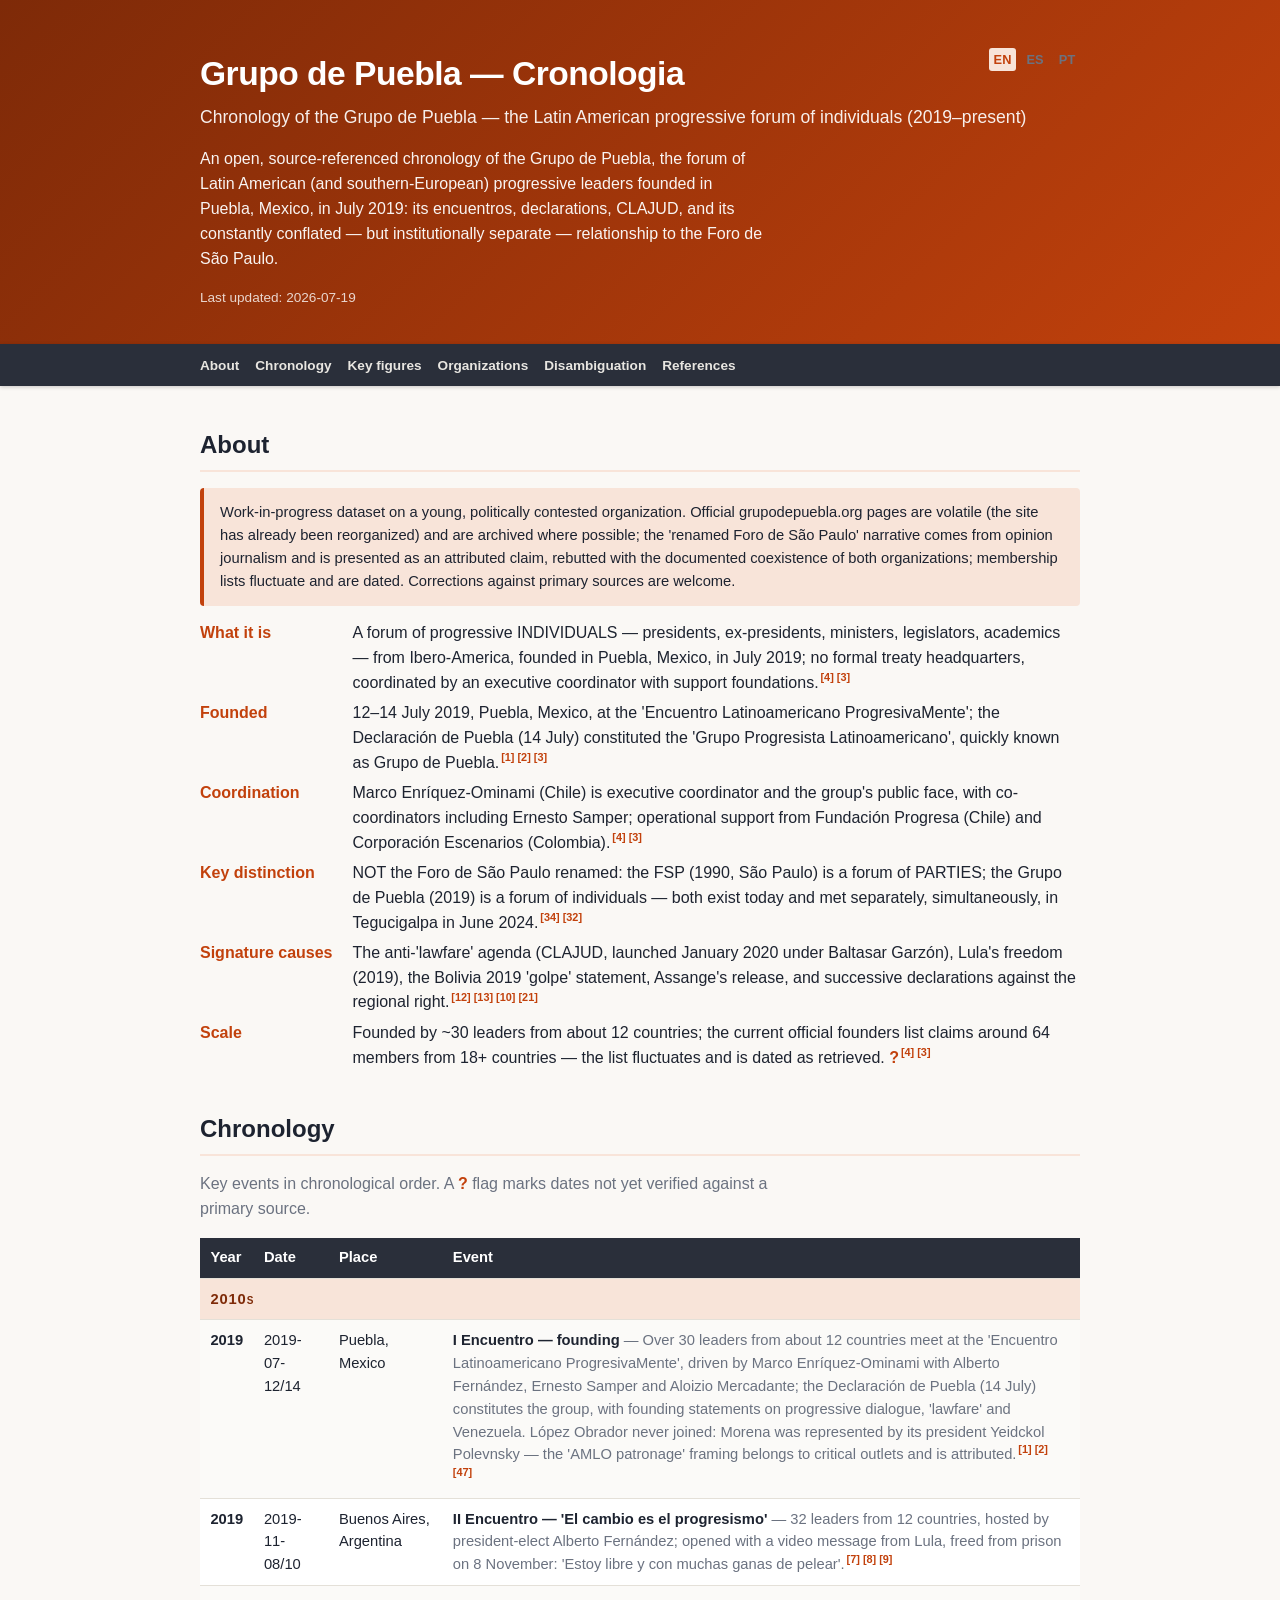
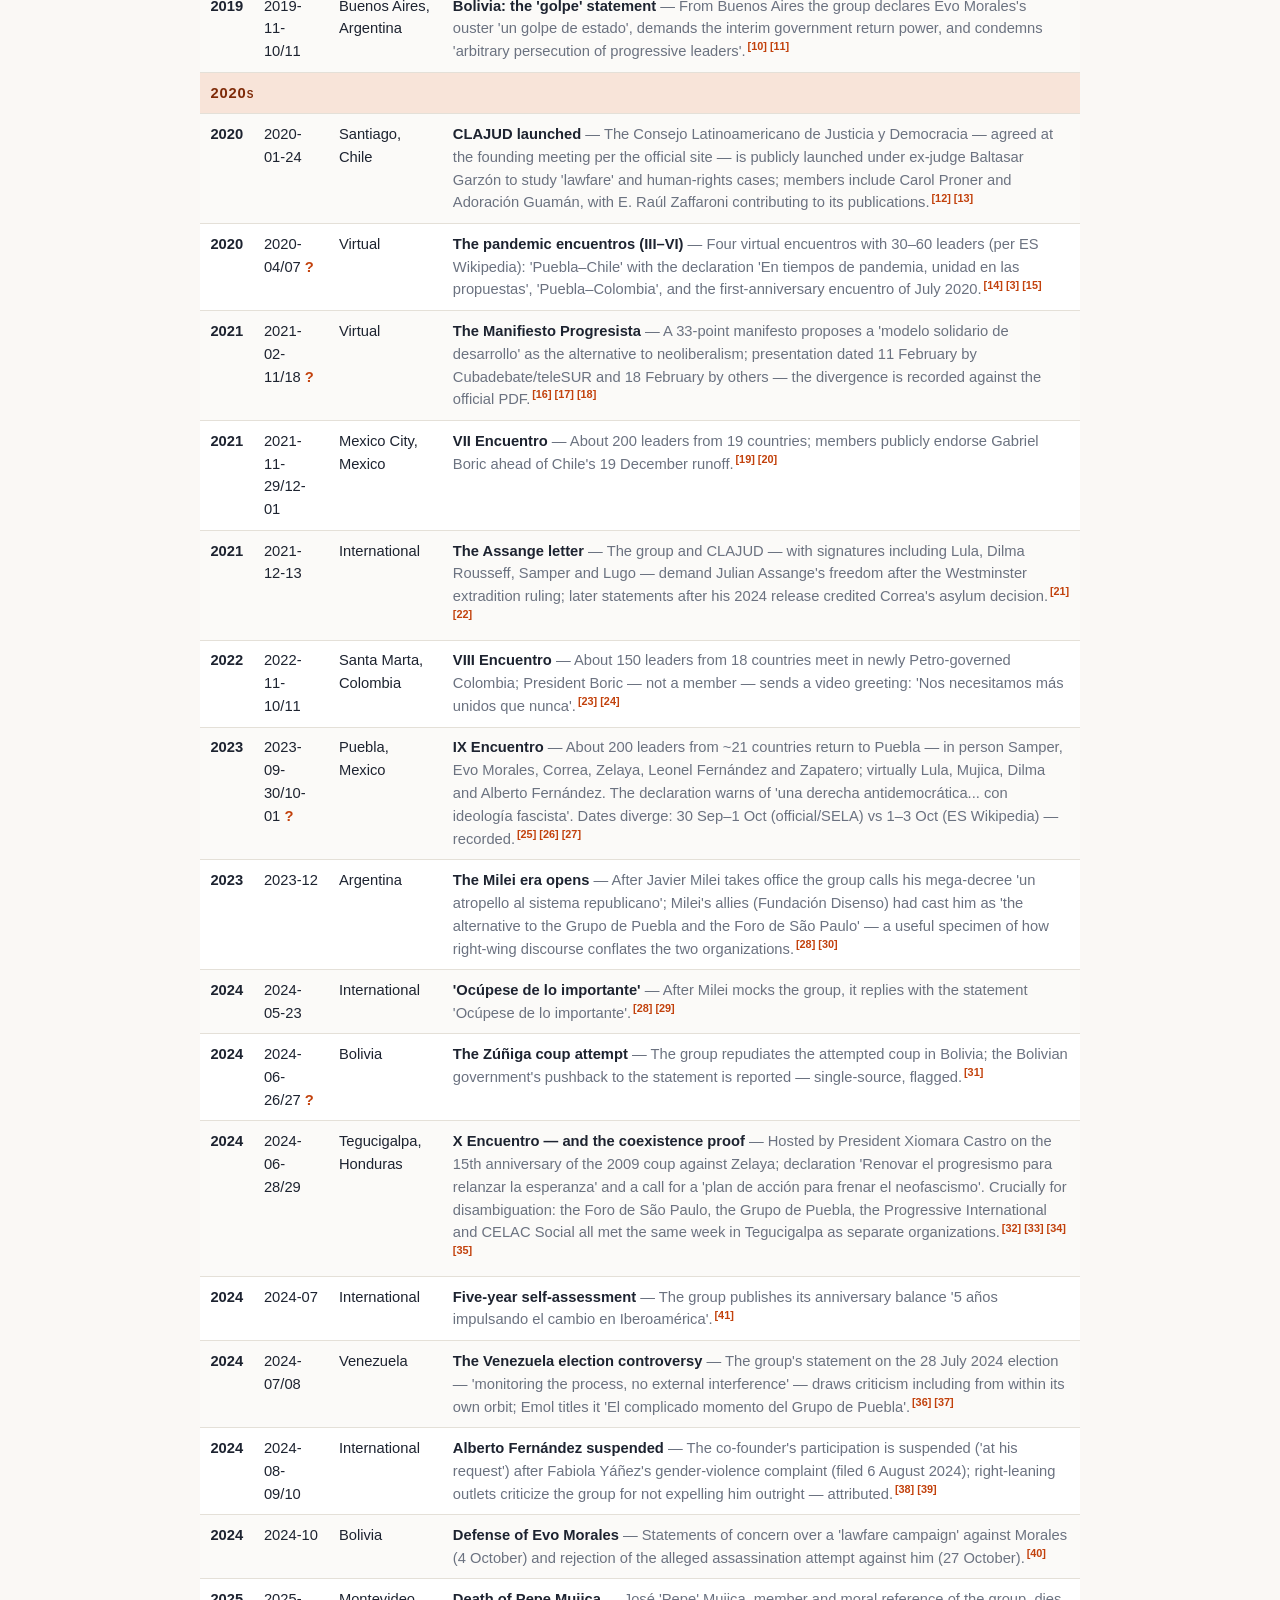
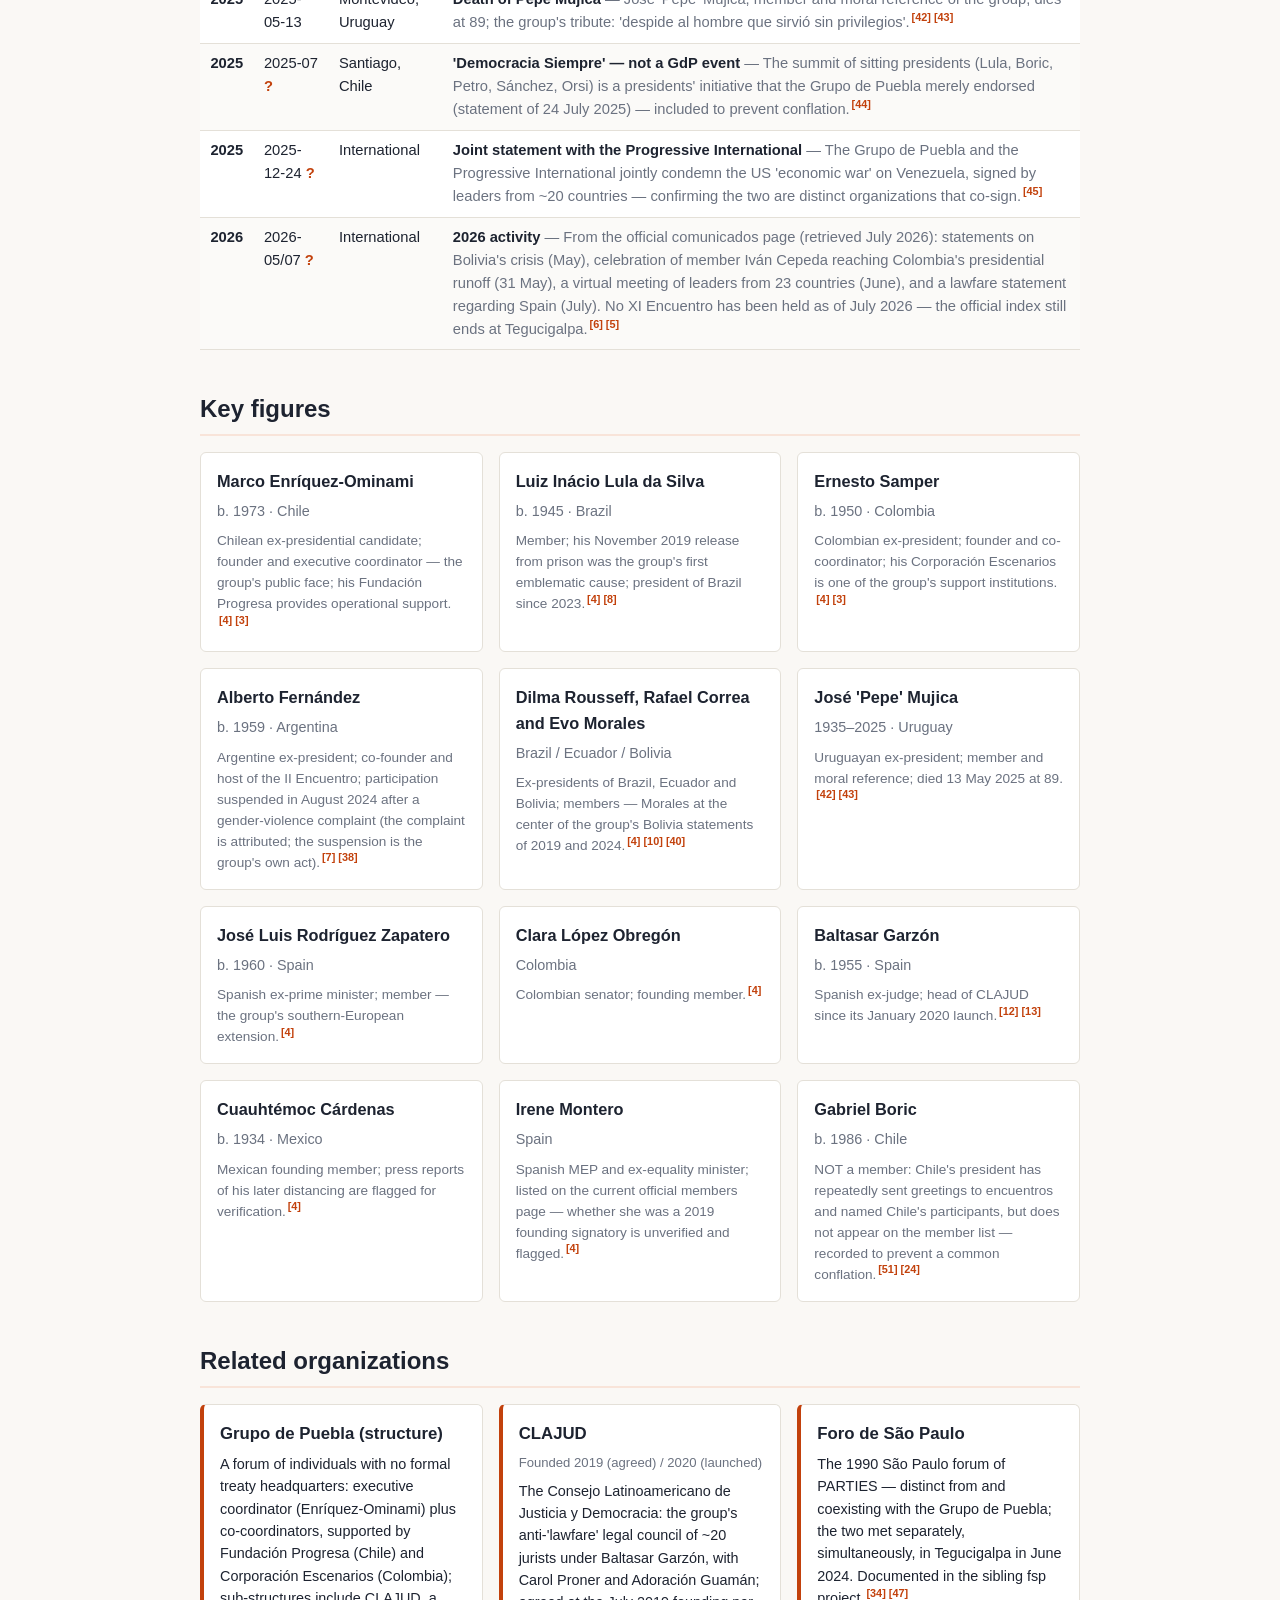
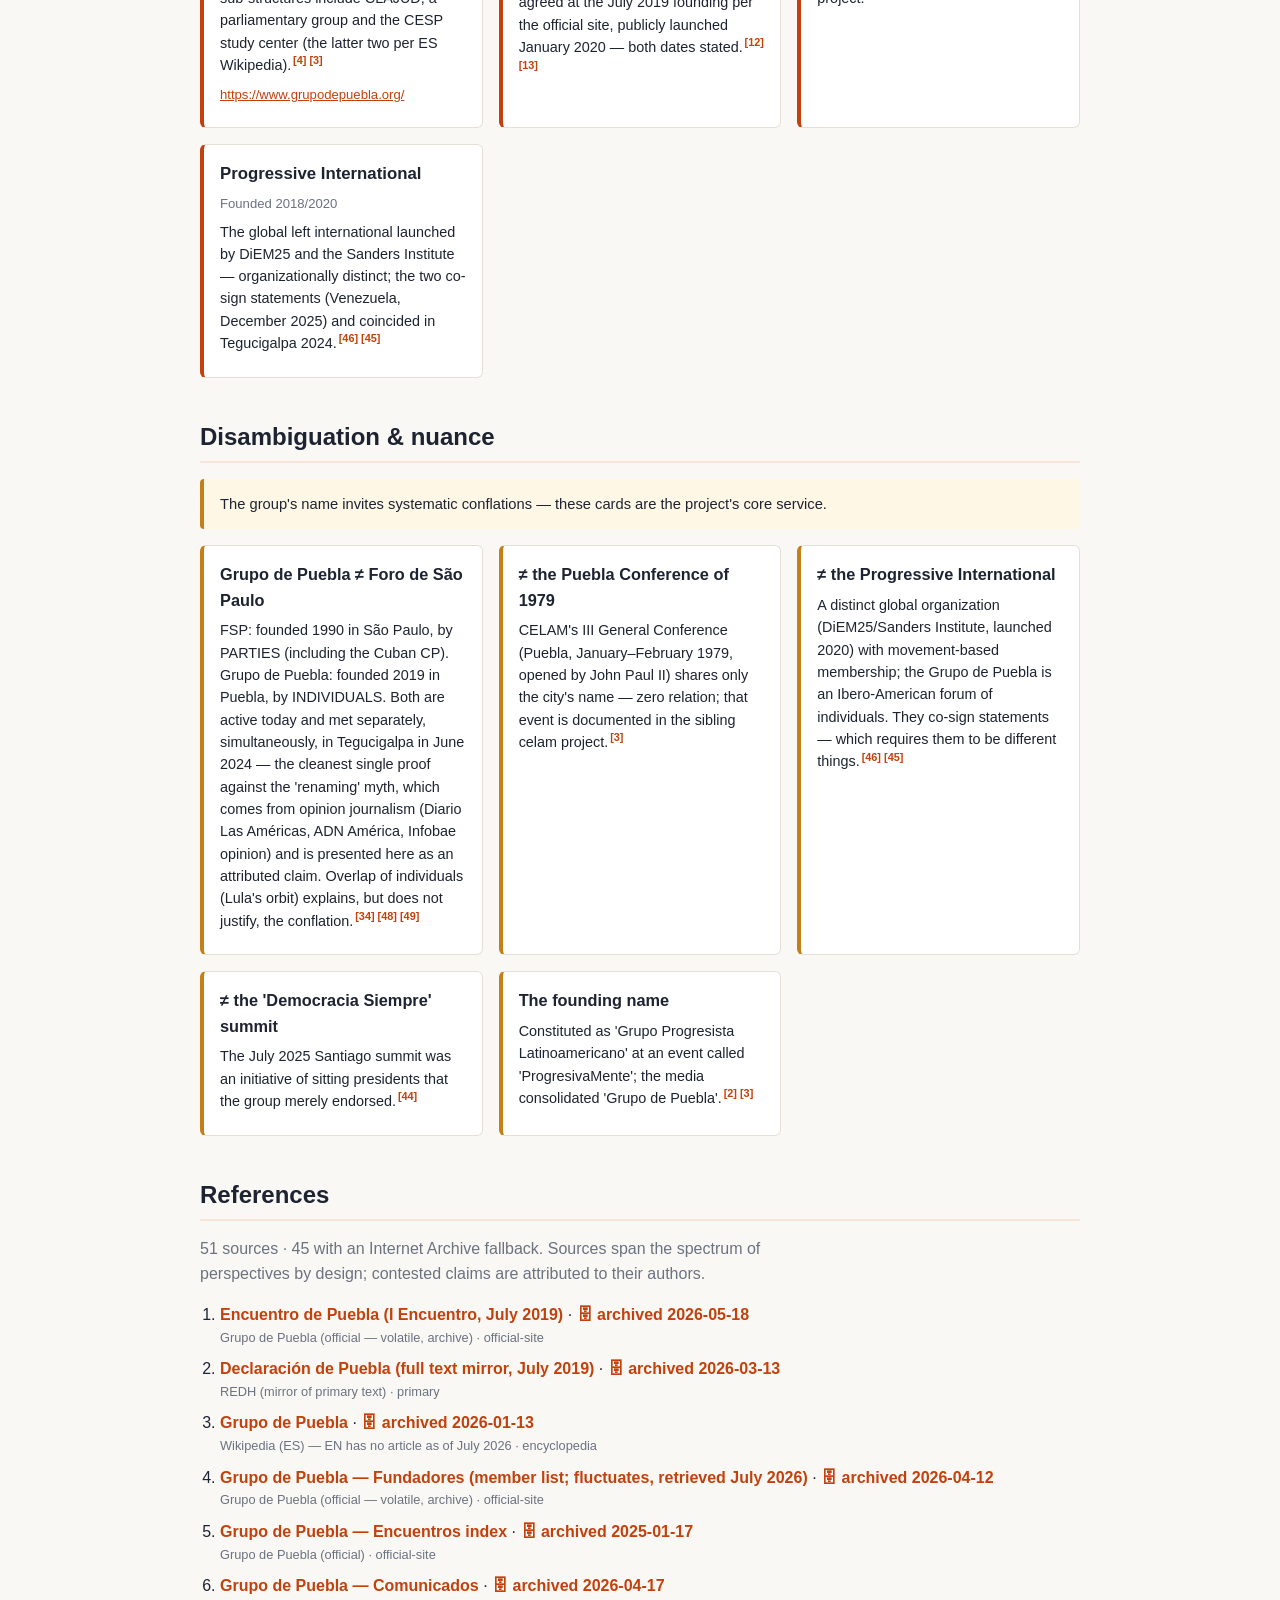
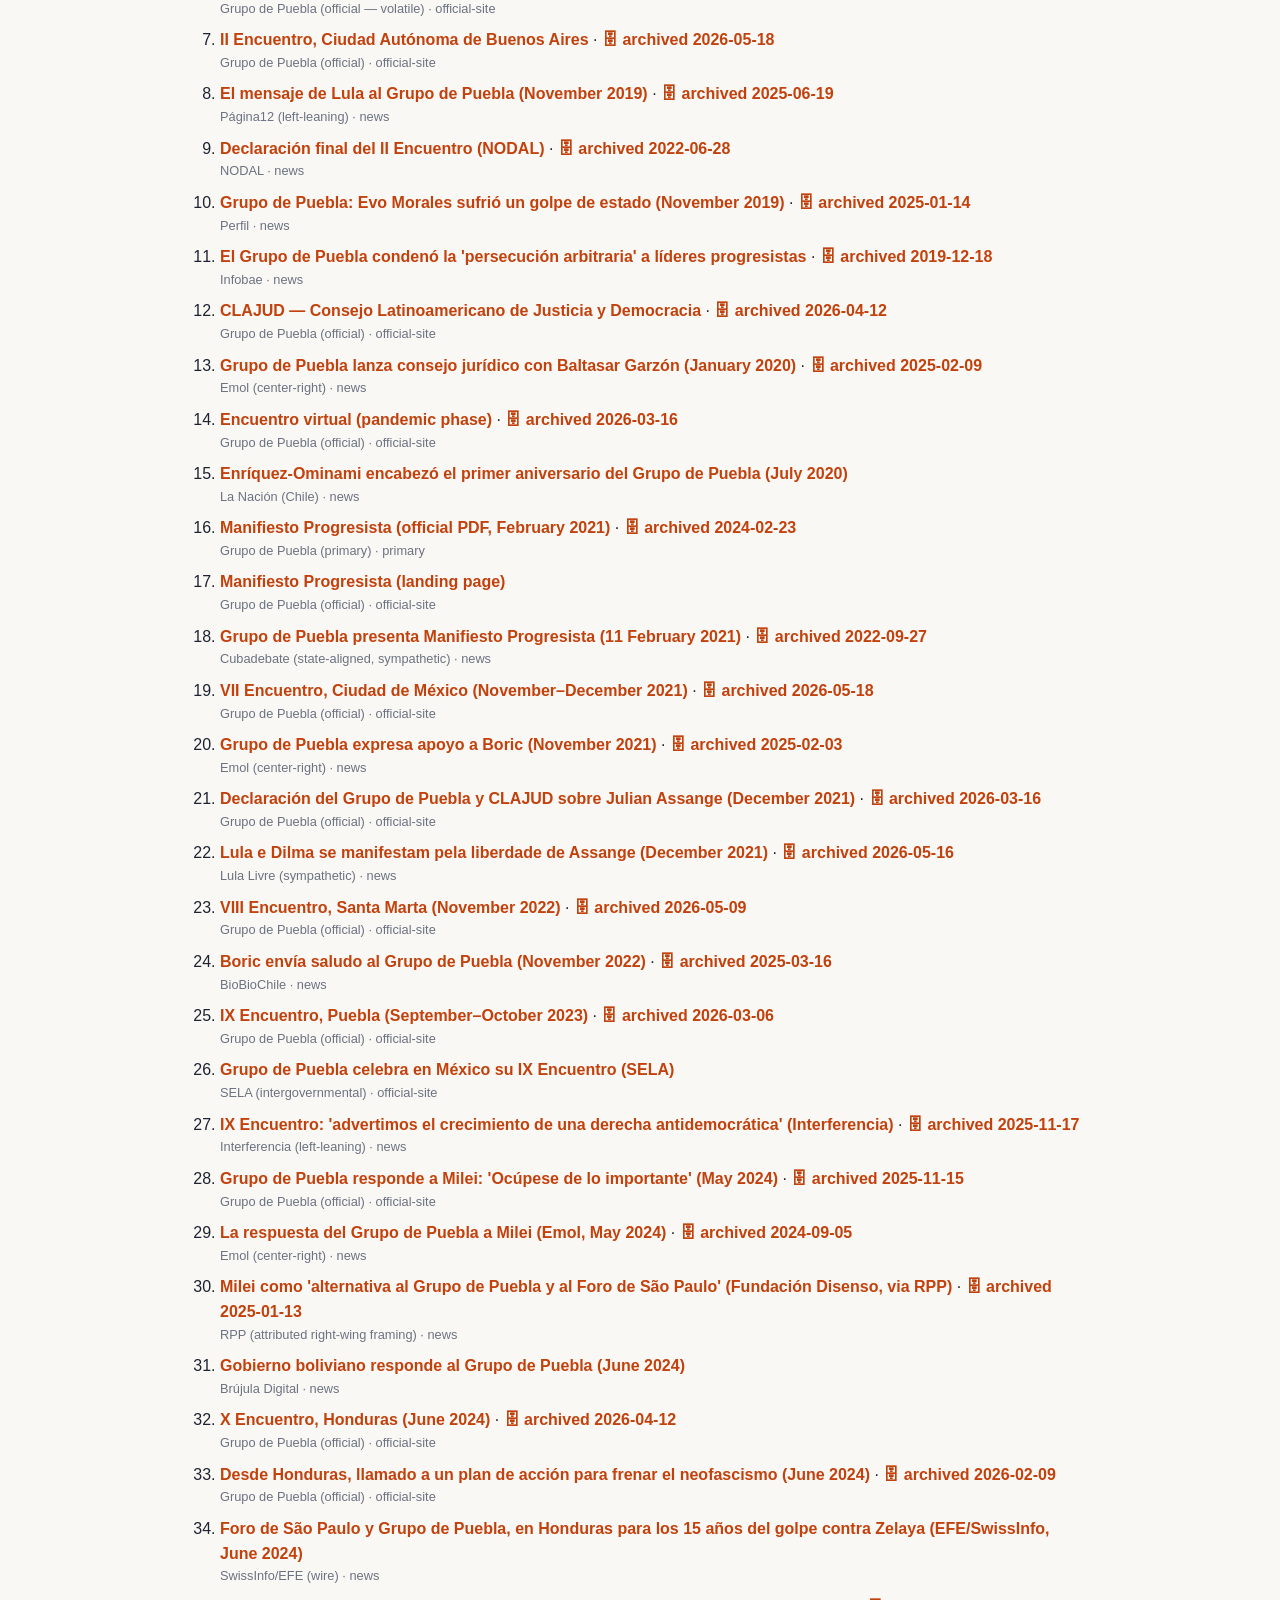
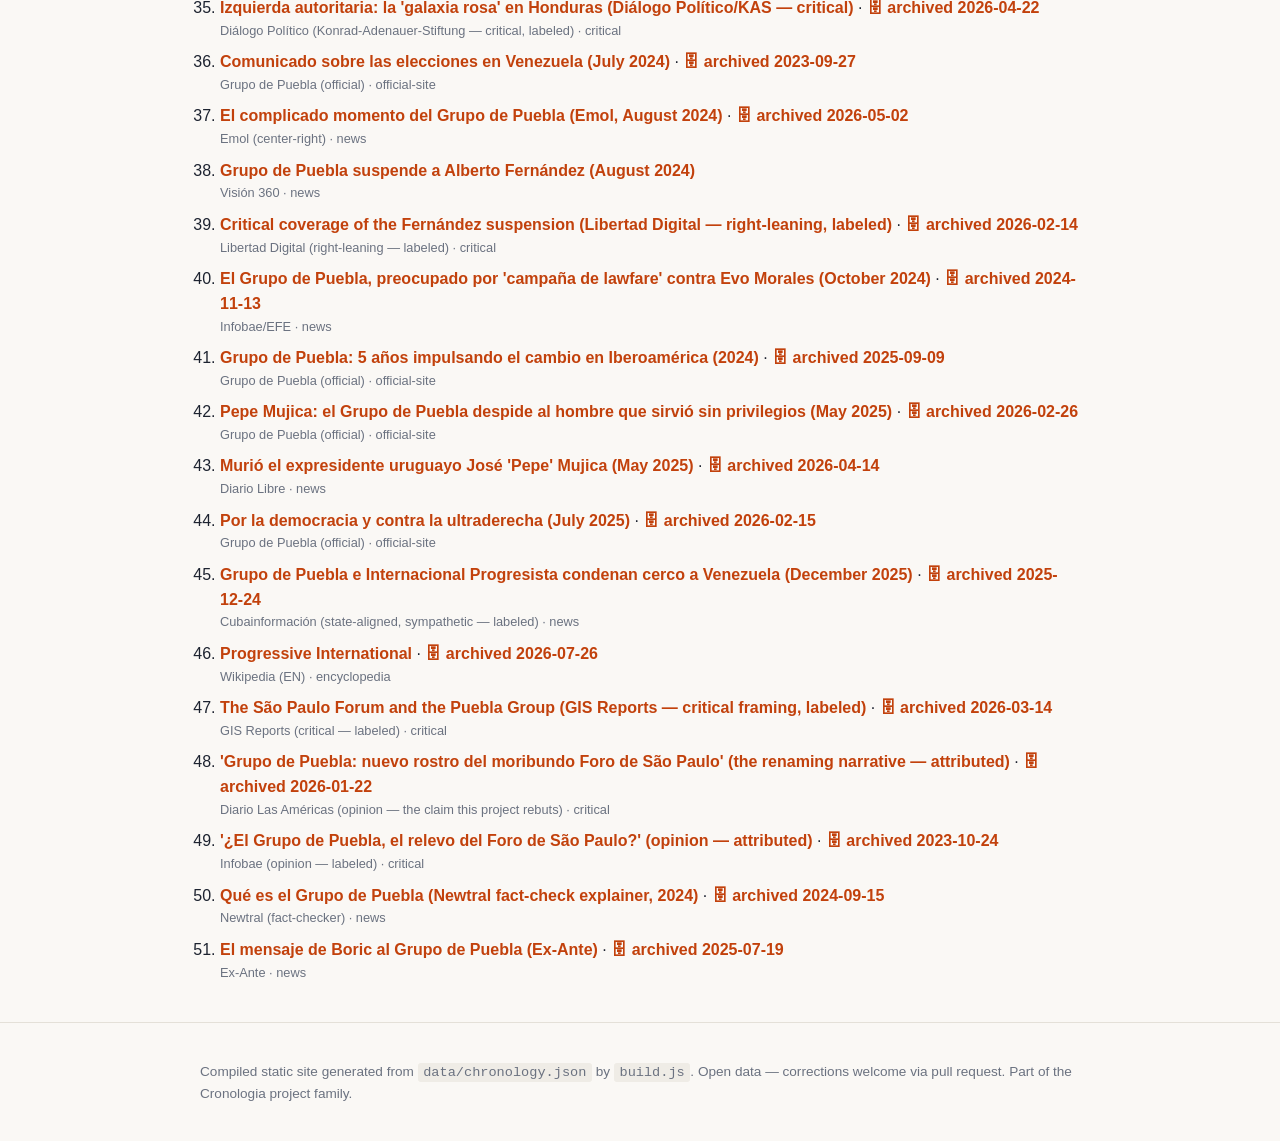
==== docs/en/index.html @ 614477b2 "Adopt the multi-language build from core/template (core#9): en/es/pt locales Second of the five rema" ====
<!DOCTYPE html>
<html lang="en">
<head>
  <meta charset="utf-8">
  <meta name="viewport" content="width=device-width, initial-scale=1">
  <title>Grupo de Puebla — Cronologia</title>
  <meta name="description" content="An open, source-referenced chronology of the Grupo de Puebla, the forum of Latin American (and southern-European) progressive leaders founded in Puebla, Mexico, in July 2019: its encuentros, declarations, CLAJUD, and its constantly conflated — but institutionally separate — relationship to the Foro de São Paulo.">
  <!-- Google tag (gtag.js) -->
  <script async src="https://www.googletagmanager.com/gtag/js?id=G-R9LV1QZHVE"></script>
  <script>
    window.dataLayer = window.dataLayer || [];
    function gtag(){dataLayer.push(arguments);}
    gtag('js', new Date());
    gtag('config', 'G-R9LV1QZHVE');
  </script>
  <link rel="stylesheet" href="../styles.css">
  <link rel="canonical" href="https://cronologia.github.io/grupopuebla/en/">
  <link rel="alternate" hreflang="en" href="https://cronologia.github.io/grupopuebla/en/">
  <link rel="alternate" hreflang="es" href="https://cronologia.github.io/grupopuebla/es/">
  <link rel="alternate" hreflang="pt" href="https://cronologia.github.io/grupopuebla/pt/">
  <link rel="alternate" hreflang="x-default" href="https://cronologia.github.io/grupopuebla/">
  <meta property="og:type" content="website">
  <meta property="og:site_name" content="Grupo de Puebla — Cronologia">
  <meta property="og:locale" content="en_US">
  <meta property="og:title" content="Grupo de Puebla — Cronologia">
  <meta property="og:description" content="An open, source-referenced chronology of the Grupo de Puebla, the forum of Latin American (and southern-European) progressive leaders founded in Puebla, Mexico, in July 2019: its encuentros, declarations, CLAJUD, and its constantly conflated — but institutionally separate — relationship to the Foro de São Paulo.">
  <meta property="og:url" content="https://cronologia.github.io/grupopuebla/en/">
  <meta name="twitter:card" content="summary">
  <meta name="twitter:title" content="Grupo de Puebla — Cronologia">
  <meta name="twitter:description" content="An open, source-referenced chronology of the Grupo de Puebla, the forum of Latin American (and southern-European) progressive leaders founded in Puebla, Mexico, in July 2019: its encuentros, declarations, CLAJUD, and its constantly conflated — but institutionally separate — relationship to the Foro de São Paulo.">
  <script type="application/ld+json">
  {
    "@context": "https://schema.org",
    "@type": "WebSite",
    "name": "Grupo de Puebla — Cronologia",
    "description": "An open, source-referenced chronology of the Grupo de Puebla, the forum of Latin American (and southern-European) progressive leaders founded in Puebla, Mexico, in July 2019: its encuentros, declarations, CLAJUD, and its constantly conflated — but institutionally separate — relationship to the Foro de São Paulo.",
    "url": "https://cronologia.github.io/grupopuebla/en/",
    "inLanguage": "en"
  }
  </script>
</head>
<body>
  <header class="site-header">
    <div class="wrap">
      <nav class="lang-switch" aria-label="Language"><span class="lang-current" aria-current="true">EN</span><a href="../es/" hreflang="es">ES</a><a href="../pt/" hreflang="pt">PT</a></nav>
      <h1>Grupo de Puebla — Cronologia</h1>
      <p class="subtitle">Chronology of the Grupo de Puebla — the Latin American progressive forum of individuals (2019–present)</p>
      <p class="lead">An open, source-referenced chronology of the Grupo de Puebla, the forum of Latin American (and southern-European) progressive leaders founded in Puebla, Mexico, in July 2019: its encuentros, declarations, CLAJUD, and its constantly conflated — but institutionally separate — relationship to the Foro de São Paulo.</p>
      <p class="updated">Last updated: 2026-07-19</p>
    </div>
  </header>

  <nav class="site-nav">
    <div class="wrap">
      <a href="#about">About</a>
      <a href="#chronology">Chronology</a>
      <a href="#figures">Key figures</a>
      <a href="#organizations">Organizations</a>
      <a href="#disambiguation">Disambiguation</a>
      <a href="#references">References</a>
    </div>
  </nav>

  <main class="wrap">
    <section id="about">
      <h2>About</h2>
      <p class="notice">Work-in-progress dataset on a young, politically contested organization. Official grupodepuebla.org pages are volatile (the site has already been reorganized) and are archived where possible; the &#39;renamed Foro de São Paulo&#39; narrative comes from opinion journalism and is presented as an attributed claim, rebutted with the documented coexistence of both organizations; membership lists fluctuate and are dated. Corrections against primary sources are welcome.</p>
      <dl class="facts">
        <dt>What it is</dt>
        <dd>A forum of progressive INDIVIDUALS — presidents, ex-presidents, ministers, legislators, academics — from Ibero-America, founded in Puebla, Mexico, in July 2019; no formal treaty headquarters, coordinated by an executive coordinator with support foundations.<sup class="cite"><a href="#ref-4" title="Reference 4">[4]</a> <a href="#ref-3" title="Reference 3">[3]</a></sup></dd>
        <dt>Founded</dt>
        <dd>12–14 July 2019, Puebla, Mexico, at the &#39;Encuentro Latinoamericano ProgresivaMente&#39;; the Declaración de Puebla (14 July) constituted the &#39;Grupo Progresista Latinoamericano&#39;, quickly known as Grupo de Puebla.<sup class="cite"><a href="#ref-1" title="Reference 1">[1]</a> <a href="#ref-2" title="Reference 2">[2]</a> <a href="#ref-3" title="Reference 3">[3]</a></sup></dd>
        <dt>Coordination</dt>
        <dd>Marco Enríquez-Ominami (Chile) is executive coordinator and the group&#39;s public face, with co-coordinators including Ernesto Samper; operational support from Fundación Progresa (Chile) and Corporación Escenarios (Colombia).<sup class="cite"><a href="#ref-4" title="Reference 4">[4]</a> <a href="#ref-3" title="Reference 3">[3]</a></sup></dd>
        <dt>Key distinction</dt>
        <dd>NOT the Foro de São Paulo renamed: the FSP (1990, São Paulo) is a forum of PARTIES; the Grupo de Puebla (2019) is a forum of individuals — both exist today and met separately, simultaneously, in Tegucigalpa in June 2024.<sup class="cite"><a href="#ref-34" title="Reference 34">[34]</a> <a href="#ref-32" title="Reference 32">[32]</a></sup></dd>
        <dt>Signature causes</dt>
        <dd>The anti-&#39;lawfare&#39; agenda (CLAJUD, launched January 2020 under Baltasar Garzón), Lula&#39;s freedom (2019), the Bolivia 2019 &#39;golpe&#39; statement, Assange&#39;s release, and successive declarations against the regional right.<sup class="cite"><a href="#ref-12" title="Reference 12">[12]</a> <a href="#ref-13" title="Reference 13">[13]</a> <a href="#ref-10" title="Reference 10">[10]</a> <a href="#ref-21" title="Reference 21">[21]</a></sup></dd>
        <dt>Scale</dt>
        <dd>Founded by ~30 leaders from about 12 countries; the current official founders list claims around 64 members from 18+ countries — the list fluctuates and is dated as retrieved. <span class="flag" title="Not yet verified against a primary source">?</span><sup class="cite"><a href="#ref-4" title="Reference 4">[4]</a> <a href="#ref-3" title="Reference 3">[3]</a></sup></dd>
      </dl>
    </section>

    <section id="chronology">
      <h2>Chronology</h2>
      <p class="section-intro">Key events in chronological order. A <span class="flag">?</span> flag marks
      dates not yet verified against a primary source.</p>
      <div class="table-scroll">
      <table class="meetings">
        <thead>
          <tr><th>Year</th><th>Date</th><th>Place</th><th>Event</th></tr>
        </thead>
        <tbody>
        <tr class="decade-row" id="decade-2010"><th colspan="4">2010s</th></tr>
        <tr>
          <td class="year">2019</td>
          <td>2019-07-12/14</td>
          <td>Puebla, Mexico</td>
          <td><strong>I Encuentro — founding</strong> <span class="muted">— Over 30 leaders from about 12 countries meet at the &#39;Encuentro Latinoamericano ProgresivaMente&#39;, driven by Marco Enríquez-Ominami with Alberto Fernández, Ernesto Samper and Aloizio Mercadante; the Declaración de Puebla (14 July) constitutes the group, with founding statements on progressive dialogue, &#39;lawfare&#39; and Venezuela. López Obrador never joined: Morena was represented by its president Yeidckol Polevnsky — the &#39;AMLO patronage&#39; framing belongs to critical outlets and is attributed.</span><sup class="cite"><a href="#ref-1" title="Reference 1">[1]</a> <a href="#ref-2" title="Reference 2">[2]</a> <a href="#ref-47" title="Reference 47">[47]</a></sup></td>
        </tr>
        <tr>
          <td class="year">2019</td>
          <td>2019-11-08/10</td>
          <td>Buenos Aires, Argentina</td>
          <td><strong>II Encuentro — &#39;El cambio es el progresismo&#39;</strong> <span class="muted">— 32 leaders from 12 countries, hosted by president-elect Alberto Fernández; opened with a video message from Lula, freed from prison on 8 November: &#39;Estoy libre y con muchas ganas de pelear&#39;.</span><sup class="cite"><a href="#ref-7" title="Reference 7">[7]</a> <a href="#ref-8" title="Reference 8">[8]</a> <a href="#ref-9" title="Reference 9">[9]</a></sup></td>
        </tr>
        <tr>
          <td class="year">2019</td>
          <td>2019-11-10/11</td>
          <td>Buenos Aires, Argentina</td>
          <td><strong>Bolivia: the &#39;golpe&#39; statement</strong> <span class="muted">— From Buenos Aires the group declares Evo Morales&#39;s ouster &#39;un golpe de estado&#39;, demands the interim government return power, and condemns &#39;arbitrary persecution of progressive leaders&#39;.</span><sup class="cite"><a href="#ref-10" title="Reference 10">[10]</a> <a href="#ref-11" title="Reference 11">[11]</a></sup></td>
        </tr>
        <tr class="decade-row" id="decade-2020"><th colspan="4">2020s</th></tr>
        <tr>
          <td class="year">2020</td>
          <td>2020-01-24</td>
          <td>Santiago, Chile</td>
          <td><strong>CLAJUD launched</strong> <span class="muted">— The Consejo Latinoamericano de Justicia y Democracia — agreed at the founding meeting per the official site — is publicly launched under ex-judge Baltasar Garzón to study &#39;lawfare&#39; and human-rights cases; members include Carol Proner and Adoración Guamán, with E. Raúl Zaffaroni contributing to its publications.</span><sup class="cite"><a href="#ref-12" title="Reference 12">[12]</a> <a href="#ref-13" title="Reference 13">[13]</a></sup></td>
        </tr>
        <tr>
          <td class="year">2020</td>
          <td>2020-04/07 <span class="flag" title="Date not yet verified against a primary source">?</span></td>
          <td>Virtual</td>
          <td><strong>The pandemic encuentros (III–VI)</strong> <span class="muted">— Four virtual encuentros with 30–60 leaders (per ES Wikipedia): &#39;Puebla–Chile&#39; with the declaration &#39;En tiempos de pandemia, unidad en las propuestas&#39;, &#39;Puebla–Colombia&#39;, and the first-anniversary encuentro of July 2020.</span><sup class="cite"><a href="#ref-14" title="Reference 14">[14]</a> <a href="#ref-3" title="Reference 3">[3]</a> <a href="#ref-15" title="Reference 15">[15]</a></sup></td>
        </tr>
        <tr>
          <td class="year">2021</td>
          <td>2021-02-11/18 <span class="flag" title="Date not yet verified against a primary source">?</span></td>
          <td>Virtual</td>
          <td><strong>The Manifiesto Progresista</strong> <span class="muted">— A 33-point manifesto proposes a &#39;modelo solidario de desarrollo&#39; as the alternative to neoliberalism; presentation dated 11 February by Cubadebate/teleSUR and 18 February by others — the divergence is recorded against the official PDF.</span><sup class="cite"><a href="#ref-16" title="Reference 16">[16]</a> <a href="#ref-17" title="Reference 17">[17]</a> <a href="#ref-18" title="Reference 18">[18]</a></sup></td>
        </tr>
        <tr>
          <td class="year">2021</td>
          <td>2021-11-29/12-01</td>
          <td>Mexico City, Mexico</td>
          <td><strong>VII Encuentro</strong> <span class="muted">— About 200 leaders from 19 countries; members publicly endorse Gabriel Boric ahead of Chile&#39;s 19 December runoff.</span><sup class="cite"><a href="#ref-19" title="Reference 19">[19]</a> <a href="#ref-20" title="Reference 20">[20]</a></sup></td>
        </tr>
        <tr>
          <td class="year">2021</td>
          <td>2021-12-13</td>
          <td>International</td>
          <td><strong>The Assange letter</strong> <span class="muted">— The group and CLAJUD — with signatures including Lula, Dilma Rousseff, Samper and Lugo — demand Julian Assange&#39;s freedom after the Westminster extradition ruling; later statements after his 2024 release credited Correa&#39;s asylum decision.</span><sup class="cite"><a href="#ref-21" title="Reference 21">[21]</a> <a href="#ref-22" title="Reference 22">[22]</a></sup></td>
        </tr>
        <tr>
          <td class="year">2022</td>
          <td>2022-11-10/11</td>
          <td>Santa Marta, Colombia</td>
          <td><strong>VIII Encuentro</strong> <span class="muted">— About 150 leaders from 18 countries meet in newly Petro-governed Colombia; President Boric — not a member — sends a video greeting: &#39;Nos necesitamos más unidos que nunca&#39;.</span><sup class="cite"><a href="#ref-23" title="Reference 23">[23]</a> <a href="#ref-24" title="Reference 24">[24]</a></sup></td>
        </tr>
        <tr>
          <td class="year">2023</td>
          <td>2023-09-30/10-01 <span class="flag" title="Date not yet verified against a primary source">?</span></td>
          <td>Puebla, Mexico</td>
          <td><strong>IX Encuentro</strong> <span class="muted">— About 200 leaders from ~21 countries return to Puebla — in person Samper, Evo Morales, Correa, Zelaya, Leonel Fernández and Zapatero; virtually Lula, Mujica, Dilma and Alberto Fernández. The declaration warns of &#39;una derecha antidemocrática... con ideología fascista&#39;. Dates diverge: 30 Sep–1 Oct (official/SELA) vs 1–3 Oct (ES Wikipedia) — recorded.</span><sup class="cite"><a href="#ref-25" title="Reference 25">[25]</a> <a href="#ref-26" title="Reference 26">[26]</a> <a href="#ref-27" title="Reference 27">[27]</a></sup></td>
        </tr>
        <tr>
          <td class="year">2023</td>
          <td>2023-12</td>
          <td>Argentina</td>
          <td><strong>The Milei era opens</strong> <span class="muted">— After Javier Milei takes office the group calls his mega-decree &#39;un atropello al sistema republicano&#39;; Milei&#39;s allies (Fundación Disenso) had cast him as &#39;the alternative to the Grupo de Puebla and the Foro de São Paulo&#39; — a useful specimen of how right-wing discourse conflates the two organizations.</span><sup class="cite"><a href="#ref-28" title="Reference 28">[28]</a> <a href="#ref-30" title="Reference 30">[30]</a></sup></td>
        </tr>
        <tr>
          <td class="year">2024</td>
          <td>2024-05-23</td>
          <td>International</td>
          <td><strong>&#39;Ocúpese de lo importante&#39;</strong> <span class="muted">— After Milei mocks the group, it replies with the statement &#39;Ocúpese de lo importante&#39;.</span><sup class="cite"><a href="#ref-28" title="Reference 28">[28]</a> <a href="#ref-29" title="Reference 29">[29]</a></sup></td>
        </tr>
        <tr>
          <td class="year">2024</td>
          <td>2024-06-26/27 <span class="flag" title="Date not yet verified against a primary source">?</span></td>
          <td>Bolivia</td>
          <td><strong>The Zúñiga coup attempt</strong> <span class="muted">— The group repudiates the attempted coup in Bolivia; the Bolivian government&#39;s pushback to the statement is reported — single-source, flagged.</span><sup class="cite"><a href="#ref-31" title="Reference 31">[31]</a></sup></td>
        </tr>
        <tr>
          <td class="year">2024</td>
          <td>2024-06-28/29</td>
          <td>Tegucigalpa, Honduras</td>
          <td><strong>X Encuentro — and the coexistence proof</strong> <span class="muted">— Hosted by President Xiomara Castro on the 15th anniversary of the 2009 coup against Zelaya; declaration &#39;Renovar el progresismo para relanzar la esperanza&#39; and a call for a &#39;plan de acción para frenar el neofascismo&#39;. Crucially for disambiguation: the Foro de São Paulo, the Grupo de Puebla, the Progressive International and CELAC Social all met the same week in Tegucigalpa as separate organizations.</span><sup class="cite"><a href="#ref-32" title="Reference 32">[32]</a> <a href="#ref-33" title="Reference 33">[33]</a> <a href="#ref-34" title="Reference 34">[34]</a> <a href="#ref-35" title="Reference 35">[35]</a></sup></td>
        </tr>
        <tr>
          <td class="year">2024</td>
          <td>2024-07</td>
          <td>International</td>
          <td><strong>Five-year self-assessment</strong> <span class="muted">— The group publishes its anniversary balance &#39;5 años impulsando el cambio en Iberoamérica&#39;.</span><sup class="cite"><a href="#ref-41" title="Reference 41">[41]</a></sup></td>
        </tr>
        <tr>
          <td class="year">2024</td>
          <td>2024-07/08</td>
          <td>Venezuela</td>
          <td><strong>The Venezuela election controversy</strong> <span class="muted">— The group&#39;s statement on the 28 July 2024 election — &#39;monitoring the process, no external interference&#39; — draws criticism including from within its own orbit; Emol titles it &#39;El complicado momento del Grupo de Puebla&#39;.</span><sup class="cite"><a href="#ref-36" title="Reference 36">[36]</a> <a href="#ref-37" title="Reference 37">[37]</a></sup></td>
        </tr>
        <tr>
          <td class="year">2024</td>
          <td>2024-08-09/10</td>
          <td>International</td>
          <td><strong>Alberto Fernández suspended</strong> <span class="muted">— The co-founder&#39;s participation is suspended (&#39;at his request&#39;) after Fabiola Yáñez&#39;s gender-violence complaint (filed 6 August 2024); right-leaning outlets criticize the group for not expelling him outright — attributed.</span><sup class="cite"><a href="#ref-38" title="Reference 38">[38]</a> <a href="#ref-39" title="Reference 39">[39]</a></sup></td>
        </tr>
        <tr>
          <td class="year">2024</td>
          <td>2024-10</td>
          <td>Bolivia</td>
          <td><strong>Defense of Evo Morales</strong> <span class="muted">— Statements of concern over a &#39;lawfare campaign&#39; against Morales (4 October) and rejection of the alleged assassination attempt against him (27 October).</span><sup class="cite"><a href="#ref-40" title="Reference 40">[40]</a></sup></td>
        </tr>
        <tr>
          <td class="year">2025</td>
          <td>2025-05-13</td>
          <td>Montevideo, Uruguay</td>
          <td><strong>Death of Pepe Mujica</strong> <span class="muted">— José &#39;Pepe&#39; Mujica, member and moral reference of the group, dies at 89; the group&#39;s tribute: &#39;despide al hombre que sirvió sin privilegios&#39;.</span><sup class="cite"><a href="#ref-42" title="Reference 42">[42]</a> <a href="#ref-43" title="Reference 43">[43]</a></sup></td>
        </tr>
        <tr>
          <td class="year">2025</td>
          <td>2025-07 <span class="flag" title="Date not yet verified against a primary source">?</span></td>
          <td>Santiago, Chile</td>
          <td><strong>&#39;Democracia Siempre&#39; — not a GdP event</strong> <span class="muted">— The summit of sitting presidents (Lula, Boric, Petro, Sánchez, Orsi) is a presidents&#39; initiative that the Grupo de Puebla merely endorsed (statement of 24 July 2025) — included to prevent conflation.</span><sup class="cite"><a href="#ref-44" title="Reference 44">[44]</a></sup></td>
        </tr>
        <tr>
          <td class="year">2025</td>
          <td>2025-12-24 <span class="flag" title="Date not yet verified against a primary source">?</span></td>
          <td>International</td>
          <td><strong>Joint statement with the Progressive International</strong> <span class="muted">— The Grupo de Puebla and the Progressive International jointly condemn the US &#39;economic war&#39; on Venezuela, signed by leaders from ~20 countries — confirming the two are distinct organizations that co-sign.</span><sup class="cite"><a href="#ref-45" title="Reference 45">[45]</a></sup></td>
        </tr>
        <tr>
          <td class="year">2026</td>
          <td>2026-05/07 <span class="flag" title="Date not yet verified against a primary source">?</span></td>
          <td>International</td>
          <td><strong>2026 activity</strong> <span class="muted">— From the official comunicados page (retrieved July 2026): statements on Bolivia&#39;s crisis (May), celebration of member Iván Cepeda reaching Colombia&#39;s presidential runoff (31 May), a virtual meeting of leaders from 23 countries (June), and a lawfare statement regarding Spain (July). No XI Encuentro has been held as of July 2026 — the official index still ends at Tegucigalpa.</span><sup class="cite"><a href="#ref-6" title="Reference 6">[6]</a> <a href="#ref-5" title="Reference 5">[5]</a></sup></td>
        </tr>
        </tbody>
      </table>
      </div>
    </section>

    <section id="figures">
      <h2>Key figures</h2>
      <div class="party-grid">
      <div class="party-card">
        <h3>Marco Enríquez-Ominami</h3>
        <p class="country">b. 1973 · Chile</p>
        <p class="figures">Chilean ex-presidential candidate; founder and executive coordinator — the group&#39;s public face; his Fundación Progresa provides operational support.<sup class="cite"><a href="#ref-4" title="Reference 4">[4]</a> <a href="#ref-3" title="Reference 3">[3]</a></sup></p>
        
      </div>
      <div class="party-card">
        <h3>Luiz Inácio Lula da Silva</h3>
        <p class="country">b. 1945 · Brazil</p>
        <p class="figures">Member; his November 2019 release from prison was the group&#39;s first emblematic cause; president of Brazil since 2023.<sup class="cite"><a href="#ref-4" title="Reference 4">[4]</a> <a href="#ref-8" title="Reference 8">[8]</a></sup></p>
        
      </div>
      <div class="party-card">
        <h3>Ernesto Samper</h3>
        <p class="country">b. 1950 · Colombia</p>
        <p class="figures">Colombian ex-president; founder and co-coordinator; his Corporación Escenarios is one of the group&#39;s support institutions.<sup class="cite"><a href="#ref-4" title="Reference 4">[4]</a> <a href="#ref-3" title="Reference 3">[3]</a></sup></p>
        
      </div>
      <div class="party-card">
        <h3>Alberto Fernández</h3>
        <p class="country">b. 1959 · Argentina</p>
        <p class="figures">Argentine ex-president; co-founder and host of the II Encuentro; participation suspended in August 2024 after a gender-violence complaint (the complaint is attributed; the suspension is the group&#39;s own act).<sup class="cite"><a href="#ref-7" title="Reference 7">[7]</a> <a href="#ref-38" title="Reference 38">[38]</a></sup></p>
        
      </div>
      <div class="party-card">
        <h3>Dilma Rousseff, Rafael Correa and Evo Morales</h3>
        <p class="country">Brazil / Ecuador / Bolivia</p>
        <p class="figures">Ex-presidents of Brazil, Ecuador and Bolivia; members — Morales at the center of the group&#39;s Bolivia statements of 2019 and 2024.<sup class="cite"><a href="#ref-4" title="Reference 4">[4]</a> <a href="#ref-10" title="Reference 10">[10]</a> <a href="#ref-40" title="Reference 40">[40]</a></sup></p>
        
      </div>
      <div class="party-card">
        <h3>José &#39;Pepe&#39; Mujica</h3>
        <p class="country">1935–2025 · Uruguay</p>
        <p class="figures">Uruguayan ex-president; member and moral reference; died 13 May 2025 at 89.<sup class="cite"><a href="#ref-42" title="Reference 42">[42]</a> <a href="#ref-43" title="Reference 43">[43]</a></sup></p>
        
      </div>
      <div class="party-card">
        <h3>José Luis Rodríguez Zapatero</h3>
        <p class="country">b. 1960 · Spain</p>
        <p class="figures">Spanish ex-prime minister; member — the group&#39;s southern-European extension.<sup class="cite"><a href="#ref-4" title="Reference 4">[4]</a></sup></p>
        
      </div>
      <div class="party-card">
        <h3>Clara López Obregón</h3>
        <p class="country">Colombia</p>
        <p class="figures">Colombian senator; founding member.<sup class="cite"><a href="#ref-4" title="Reference 4">[4]</a></sup></p>
        
      </div>
      <div class="party-card">
        <h3>Baltasar Garzón</h3>
        <p class="country">b. 1955 · Spain</p>
        <p class="figures">Spanish ex-judge; head of CLAJUD since its January 2020 launch.<sup class="cite"><a href="#ref-12" title="Reference 12">[12]</a> <a href="#ref-13" title="Reference 13">[13]</a></sup></p>
        
      </div>
      <div class="party-card">
        <h3>Cuauhtémoc Cárdenas</h3>
        <p class="country">b. 1934 · Mexico</p>
        <p class="figures">Mexican founding member; press reports of his later distancing are flagged for verification.<sup class="cite"><a href="#ref-4" title="Reference 4">[4]</a></sup></p>
        
      </div>
      <div class="party-card">
        <h3>Irene Montero</h3>
        <p class="country">Spain</p>
        <p class="figures">Spanish MEP and ex-equality minister; listed on the current official members page — whether she was a 2019 founding signatory is unverified and flagged.<sup class="cite"><a href="#ref-4" title="Reference 4">[4]</a></sup></p>
        
      </div>
      <div class="party-card">
        <h3>Gabriel Boric</h3>
        <p class="country">b. 1986 · Chile</p>
        <p class="figures">NOT a member: Chile&#39;s president has repeatedly sent greetings to encuentros and named Chile&#39;s participants, but does not appear on the member list — recorded to prevent a common conflation.<sup class="cite"><a href="#ref-51" title="Reference 51">[51]</a> <a href="#ref-24" title="Reference 24">[24]</a></sup></p>
        
      </div>
      </div>
    </section>

    <section id="organizations">
      <h2>Related organizations</h2>
      <div class="party-grid">
      <div class="related-card">
        <h3>Grupo de Puebla (structure)</h3>
        
        <p>A forum of individuals with no formal treaty headquarters: executive coordinator (Enríquez-Ominami) plus co-coordinators, supported by Fundación Progresa (Chile) and Corporación Escenarios (Colombia); sub-structures include CLAJUD, a parliamentary group and the CESP study center (the latter two per ES Wikipedia).<sup class="cite"><a href="#ref-4" title="Reference 4">[4]</a> <a href="#ref-3" title="Reference 3">[3]</a></sup></p>
        
        <p class="related-link"><a href="https://www.grupodepuebla.org/" rel="noopener noreferrer" target="_blank">https://www.grupodepuebla.org/</a></p>
      </div>
      <div class="related-card">
        <h3>CLAJUD</h3>
        <p class="related-meta">Founded 2019 (agreed) / 2020 (launched)</p>
        <p>The Consejo Latinoamericano de Justicia y Democracia: the group&#39;s anti-&#39;lawfare&#39; legal council of ~20 jurists under Baltasar Garzón, with Carol Proner and Adoración Guamán; agreed at the July 2019 founding per the official site, publicly launched January 2020 — both dates stated.<sup class="cite"><a href="#ref-12" title="Reference 12">[12]</a> <a href="#ref-13" title="Reference 13">[13]</a></sup></p>
        
        
      </div>
      <div class="related-card">
        <h3>Foro de São Paulo</h3>
        
        <p>The 1990 São Paulo forum of PARTIES — distinct from and coexisting with the Grupo de Puebla; the two met separately, simultaneously, in Tegucigalpa in June 2024. Documented in the sibling fsp project.<sup class="cite"><a href="#ref-34" title="Reference 34">[34]</a> <a href="#ref-47" title="Reference 47">[47]</a></sup></p>
        
        
      </div>
      <div class="related-card">
        <h3>Progressive International</h3>
        <p class="related-meta">Founded 2018/2020</p>
        <p>The global left international launched by DiEM25 and the Sanders Institute — organizationally distinct; the two co-sign statements (Venezuela, December 2025) and coincided in Tegucigalpa 2024.<sup class="cite"><a href="#ref-46" title="Reference 46">[46]</a> <a href="#ref-45" title="Reference 45">[45]</a></sup></p>
        
        
      </div>
      </div>
    </section>

    <section id="disambiguation">
      <h2>Disambiguation &amp; nuance</h2>
      <p class="notice notice-attribution">The group&#39;s name invites systematic conflations — these cards are the project&#39;s core service.</p>
      <div class="party-grid">
      <div class="cp-card">
        <h3>Grupo de Puebla ≠ Foro de São Paulo</h3>
        <p>FSP: founded 1990 in São Paulo, by PARTIES (including the Cuban CP). Grupo de Puebla: founded 2019 in Puebla, by INDIVIDUALS. Both are active today and met separately, simultaneously, in Tegucigalpa in June 2024 — the cleanest single proof against the &#39;renaming&#39; myth, which comes from opinion journalism (Diario Las Américas, ADN América, Infobae opinion) and is presented here as an attributed claim. Overlap of individuals (Lula&#39;s orbit) explains, but does not justify, the conflation.<sup class="cite"><a href="#ref-34" title="Reference 34">[34]</a> <a href="#ref-48" title="Reference 48">[48]</a> <a href="#ref-49" title="Reference 49">[49]</a></sup></p>
      </div>
      <div class="cp-card">
        <h3>≠ the Puebla Conference of 1979</h3>
        <p>CELAM&#39;s III General Conference (Puebla, January–February 1979, opened by John Paul II) shares only the city&#39;s name — zero relation; that event is documented in the sibling celam project.<sup class="cite"><a href="#ref-3" title="Reference 3">[3]</a></sup></p>
      </div>
      <div class="cp-card">
        <h3>≠ the Progressive International</h3>
        <p>A distinct global organization (DiEM25/Sanders Institute, launched 2020) with movement-based membership; the Grupo de Puebla is an Ibero-American forum of individuals. They co-sign statements — which requires them to be different things.<sup class="cite"><a href="#ref-46" title="Reference 46">[46]</a> <a href="#ref-45" title="Reference 45">[45]</a></sup></p>
      </div>
      <div class="cp-card">
        <h3>≠ the &#39;Democracia Siempre&#39; summit</h3>
        <p>The July 2025 Santiago summit was an initiative of sitting presidents that the group merely endorsed.<sup class="cite"><a href="#ref-44" title="Reference 44">[44]</a></sup></p>
      </div>
      <div class="cp-card">
        <h3>The founding name</h3>
        <p>Constituted as &#39;Grupo Progresista Latinoamericano&#39; at an event called &#39;ProgresivaMente&#39;; the media consolidated &#39;Grupo de Puebla&#39;.<sup class="cite"><a href="#ref-2" title="Reference 2">[2]</a> <a href="#ref-3" title="Reference 3">[3]</a></sup></p>
      </div>
      </div>
    </section>

    <section id="references">
      <h2>References</h2>
      <p class="section-intro">51 sources · 45 with an Internet Archive fallback. Sources span the
      spectrum of perspectives by design; contested claims are attributed to their authors.</p>
      <ol class="references">
        <li id="ref-1">
          <a href="https://www.grupodepuebla.org/encuentro-de-puebla/" rel="noopener noreferrer" target="_blank">Encuentro de Puebla (I Encuentro, July 2019)</a> · <a class="archive-link" href="https://web.archive.org/web/20260518185025/https://www.grupodepuebla.org/encuentro-de-puebla/" rel="noopener noreferrer" target="_blank">🗄 archived 2026-05-18</a>
          <span class="ref-meta">Grupo de Puebla (official — volatile, archive) · official-site</span>
        </li>
        <li id="ref-2">
          <a href="https://redh-cuba.org/2019/07/declaracion-de-puebla/" rel="noopener noreferrer" target="_blank">Declaración de Puebla (full text mirror, July 2019)</a> · <a class="archive-link" href="https://web.archive.org/web/20260313213156/https://redh-cuba.org/2019/07/declaracion-de-puebla/" rel="noopener noreferrer" target="_blank">🗄 archived 2026-03-13</a>
          <span class="ref-meta">REDH (mirror of primary text) · primary</span>
        </li>
        <li id="ref-3">
          <a href="https://es.wikipedia.org/wiki/Grupo_de_Puebla" rel="noopener noreferrer" target="_blank">Grupo de Puebla</a> · <a class="archive-link" href="https://web.archive.org/web/20260113233729/https://es.wikipedia.org/wiki/Grupo_de_Puebla" rel="noopener noreferrer" target="_blank">🗄 archived 2026-01-13</a>
          <span class="ref-meta">Wikipedia (ES) — EN has no article as of July 2026 · encyclopedia</span>
        </li>
        <li id="ref-4">
          <a href="https://www.grupodepuebla.org/en/fundadores/" rel="noopener noreferrer" target="_blank">Grupo de Puebla — Fundadores (member list; fluctuates, retrieved July 2026)</a> · <a class="archive-link" href="https://web.archive.org/web/20260412052233/https://www.grupodepuebla.org/en/fundadores/" rel="noopener noreferrer" target="_blank">🗄 archived 2026-04-12</a>
          <span class="ref-meta">Grupo de Puebla (official — volatile, archive) · official-site</span>
        </li>
        <li id="ref-5">
          <a href="https://www.grupodepuebla.org/en/encuentros/" rel="noopener noreferrer" target="_blank">Grupo de Puebla — Encuentros index</a> · <a class="archive-link" href="https://web.archive.org/web/20250117014638/https://www.grupodepuebla.org/en/encuentros/" rel="noopener noreferrer" target="_blank">🗄 archived 2025-01-17</a>
          <span class="ref-meta">Grupo de Puebla (official) · official-site</span>
        </li>
        <li id="ref-6">
          <a href="https://www.grupodepuebla.org/en/comunicados/" rel="noopener noreferrer" target="_blank">Grupo de Puebla — Comunicados</a> · <a class="archive-link" href="https://web.archive.org/web/20260417131351/https://www.grupodepuebla.org/en/comunicados/" rel="noopener noreferrer" target="_blank">🗄 archived 2026-04-17</a>
          <span class="ref-meta">Grupo de Puebla (official — volatile) · official-site</span>
        </li>
        <li id="ref-7">
          <a href="https://www.grupodepuebla.org/ii-encuentro-ciudad-autonoma-de-buenos-aires/" rel="noopener noreferrer" target="_blank">II Encuentro, Ciudad Autónoma de Buenos Aires</a> · <a class="archive-link" href="https://web.archive.org/web/20260518185025/https://www.grupodepuebla.org/ii-encuentro-ciudad-autonoma-de-buenos-aires/" rel="noopener noreferrer" target="_blank">🗄 archived 2026-05-18</a>
          <span class="ref-meta">Grupo de Puebla (official) · official-site</span>
        </li>
        <li id="ref-8">
          <a href="https://www.pagina12.com.ar/230079-el-mensaje-de-lula-al-grupo-de-puebla" rel="noopener noreferrer" target="_blank">El mensaje de Lula al Grupo de Puebla (November 2019)</a> · <a class="archive-link" href="https://web.archive.org/web/20250619090558/https://www.pagina12.com.ar/230079-el-mensaje-de-lula-al-grupo-de-puebla" rel="noopener noreferrer" target="_blank">🗄 archived 2025-06-19</a>
          <span class="ref-meta">Página12 (left-leaning) · news</span>
        </li>
        <li id="ref-9">
          <a href="https://www.nodal.am/2019/11/declaracion-final-del-ii-encuentro-del-grupo-de-puebla/" rel="noopener noreferrer" target="_blank">Declaración final del II Encuentro (NODAL)</a> · <a class="archive-link" href="https://web.archive.org/web/20220628130248/https://www.nodal.am/2019/11/declaracion-final-del-ii-encuentro-del-grupo-de-puebla/" rel="noopener noreferrer" target="_blank">🗄 archived 2022-06-28</a>
          <span class="ref-meta">NODAL · news</span>
        </li>
        <li id="ref-10">
          <a href="https://www.perfil.com/noticias/internacional/grupo-de-puebla-manifesto-evo-morales-sufrio-golpe-de-estado-bolivia.phtml" rel="noopener noreferrer" target="_blank">Grupo de Puebla: Evo Morales sufrió un golpe de estado (November 2019)</a> · <a class="archive-link" href="https://web.archive.org/web/20250114132141/https://www.perfil.com/noticias/internacional/grupo-de-puebla-manifesto-evo-morales-sufrio-golpe-de-estado-bolivia.phtml" rel="noopener noreferrer" target="_blank">🗄 archived 2025-01-14</a>
          <span class="ref-meta">Perfil · news</span>
        </li>
        <li id="ref-11">
          <a href="https://www.infobae.com/politica/2019/11/11/el-grupo-de-puebla-condeno-la-persecucion-arbitraria-a-lideres-y-lideresas-progresistas/" rel="noopener noreferrer" target="_blank">El Grupo de Puebla condenó la &#39;persecución arbitraria&#39; a líderes progresistas</a> · <a class="archive-link" href="https://web.archive.org/web/20191218172732/https://www.infobae.com/politica/2019/11/11/el-grupo-de-puebla-condeno-la-persecucion-arbitraria-a-lideres-y-lideresas-progresistas/" rel="noopener noreferrer" target="_blank">🗄 archived 2019-12-18</a>
          <span class="ref-meta">Infobae · news</span>
        </li>
        <li id="ref-12">
          <a href="https://www.grupodepuebla.org/en/clajud/" rel="noopener noreferrer" target="_blank">CLAJUD — Consejo Latinoamericano de Justicia y Democracia</a> · <a class="archive-link" href="https://web.archive.org/web/20260412063713/https://www.grupodepuebla.org/en/clajud/" rel="noopener noreferrer" target="_blank">🗄 archived 2026-04-12</a>
          <span class="ref-meta">Grupo de Puebla (official) · official-site</span>
        </li>
        <li id="ref-13">
          <a href="https://www.emol.com/noticias/Internacional/2020/01/24/974540/Grupo-Puebla-Baltasar-Garzon-DDHH.html" rel="noopener noreferrer" target="_blank">Grupo de Puebla lanza consejo jurídico con Baltasar Garzón (January 2020)</a> · <a class="archive-link" href="https://web.archive.org/web/20250209171928/https://www.emol.com/noticias/Internacional/2020/01/24/974540/Grupo-Puebla-Baltasar-Garzon-DDHH.html" rel="noopener noreferrer" target="_blank">🗄 archived 2025-02-09</a>
          <span class="ref-meta">Emol (center-right) · news</span>
        </li>
        <li id="ref-14">
          <a href="https://www.grupodepuebla.org/en/encuentro-virtual/" rel="noopener noreferrer" target="_blank">Encuentro virtual (pandemic phase)</a> · <a class="archive-link" href="https://web.archive.org/web/20260316145708/https://www.grupodepuebla.org/en/encuentro-virtual/" rel="noopener noreferrer" target="_blank">🗄 archived 2026-03-16</a>
          <span class="ref-meta">Grupo de Puebla (official) · official-site</span>
        </li>
        <li id="ref-15">
          <a href="http://www.lanacion.cl/enriquez-ominami-encabezo-celebracion-del-primer-aniversario-de-grupo-de-puebla-con-un-llamado-a-la-unidad-regional/" rel="noopener noreferrer" target="_blank">Enríquez-Ominami encabezó el primer aniversario del Grupo de Puebla (July 2020)</a>
          <span class="ref-meta">La Nación (Chile) · news</span>
        </li>
        <li id="ref-16">
          <a href="https://www.grupodepuebla.org/wp-content/uploads/2021/02/PUEBLA-MANIFIESTO.pdf" rel="noopener noreferrer" target="_blank">Manifiesto Progresista (official PDF, February 2021)</a> · <a class="archive-link" href="https://web.archive.org/web/20240223224947/https://www.grupodepuebla.org/wp-content/uploads/2021/02/PUEBLA-MANIFIESTO.pdf" rel="noopener noreferrer" target="_blank">🗄 archived 2024-02-23</a>
          <span class="ref-meta">Grupo de Puebla (primary) · primary</span>
        </li>
        <li id="ref-17">
          <a href="https://www.grupodepuebla.org/en/manifiestoprogresista/" rel="noopener noreferrer" target="_blank">Manifiesto Progresista (landing page)</a>
          <span class="ref-meta">Grupo de Puebla (official) · official-site</span>
        </li>
        <li id="ref-18">
          <a href="http://www.cubadebate.cu/noticias/2021/02/11/grupo-de-puebla-presenta-manifiesto-progresista-para-contrarrestar-al-neoliberalismo/" rel="noopener noreferrer" target="_blank">Grupo de Puebla presenta Manifiesto Progresista (11 February 2021)</a> · <a class="archive-link" href="https://web.archive.org/web/20220927145202/http://www.cubadebate.cu/noticias/2021/02/11/grupo-de-puebla-presenta-manifiesto-progresista-para-contrarrestar-al-neoliberalismo/" rel="noopener noreferrer" target="_blank">🗄 archived 2022-09-27</a>
          <span class="ref-meta">Cubadebate (state-aligned, sympathetic) · news</span>
        </li>
        <li id="ref-19">
          <a href="https://www.grupodepuebla.org/vii-encuentro-ciudad-de-mexico/" rel="noopener noreferrer" target="_blank">VII Encuentro, Ciudad de México (November–December 2021)</a> · <a class="archive-link" href="https://web.archive.org/web/20260518185025/https://www.grupodepuebla.org/vii-encuentro-ciudad-de-mexico/" rel="noopener noreferrer" target="_blank">🗄 archived 2026-05-18</a>
          <span class="ref-meta">Grupo de Puebla (official) · official-site</span>
        </li>
        <li id="ref-20">
          <a href="https://www.emol.com/noticias/Internacional/2021/11/30/1039967/grupo-puebla-apoyo-boric-elecciones.html" rel="noopener noreferrer" target="_blank">Grupo de Puebla expresa apoyo a Boric (November 2021)</a> · <a class="archive-link" href="https://web.archive.org/web/20250203124655/https://www.emol.com/noticias/Internacional/2021/11/30/1039967/grupo-puebla-apoyo-boric-elecciones.html" rel="noopener noreferrer" target="_blank">🗄 archived 2025-02-03</a>
          <span class="ref-meta">Emol (center-right) · news</span>
        </li>
        <li id="ref-21">
          <a href="https://www.grupodepuebla.org/en/declaracion-del-grupo-de-puebla-y-del-consejo-latinoamericano-de-justicia-y-democracia-clajud-sobre-la-situacion-de-julian-assange/" rel="noopener noreferrer" target="_blank">Declaración del Grupo de Puebla y CLAJUD sobre Julian Assange (December 2021)</a> · <a class="archive-link" href="https://web.archive.org/web/20260316145026/https://www.grupodepuebla.org/en/declaracion-del-grupo-de-puebla-y-del-consejo-latinoamericano-de-justicia-y-democracia-clajud-sobre-la-situacion-de-julian-assange/" rel="noopener noreferrer" target="_blank">🗄 archived 2026-03-16</a>
          <span class="ref-meta">Grupo de Puebla (official) · official-site</span>
        </li>
        <li id="ref-22">
          <a href="https://lulalivre.org.br/2021/12/13/lula-e-dilma-se-manifestam-pela-liberdade-de-assange-junto-ao-grupo-de-puebla/" rel="noopener noreferrer" target="_blank">Lula e Dilma se manifestam pela liberdade de Assange (December 2021)</a> · <a class="archive-link" href="https://web.archive.org/web/20260516114524/https://lulalivre.org.br/2021/12/13/lula-e-dilma-se-manifestam-pela-liberdade-de-assange-junto-ao-grupo-de-puebla/" rel="noopener noreferrer" target="_blank">🗄 archived 2026-05-16</a>
          <span class="ref-meta">Lula Livre (sympathetic) · news</span>
        </li>
        <li id="ref-23">
          <a href="https://www.grupodepuebla.org/viii-encuentro-santa-marta/" rel="noopener noreferrer" target="_blank">VIII Encuentro, Santa Marta (November 2022)</a> · <a class="archive-link" href="https://web.archive.org/web/20260509225524/https://www.grupodepuebla.org/viii-encuentro-santa-marta/" rel="noopener noreferrer" target="_blank">🗄 archived 2026-05-09</a>
          <span class="ref-meta">Grupo de Puebla (official) · official-site</span>
        </li>
        <li id="ref-24">
          <a href="https://www.biobiochile.cl/noticias/nacional/chile/2022/11/10/presidente-boric-envia-saludo-a-grupo-de-puebla-nos-necesitamos-mas-unidos-que-nunca.shtml" rel="noopener noreferrer" target="_blank">Boric envía saludo al Grupo de Puebla (November 2022)</a> · <a class="archive-link" href="https://web.archive.org/web/20250316033604/https://www.biobiochile.cl/noticias/nacional/chile/2022/11/10/presidente-boric-envia-saludo-a-grupo-de-puebla-nos-necesitamos-mas-unidos-que-nunca.shtml" rel="noopener noreferrer" target="_blank">🗄 archived 2025-03-16</a>
          <span class="ref-meta">BioBioChile · news</span>
        </li>
        <li id="ref-25">
          <a href="https://www.grupodepuebla.org/en/ix-encuentro-puebla/" rel="noopener noreferrer" target="_blank">IX Encuentro, Puebla (September–October 2023)</a> · <a class="archive-link" href="https://web.archive.org/web/20260306121511/https://www.grupodepuebla.org/en/ix-encuentro-puebla/" rel="noopener noreferrer" target="_blank">🗄 archived 2026-03-06</a>
          <span class="ref-meta">Grupo de Puebla (official) · official-site</span>
        </li>
        <li id="ref-26">
          <a href="https://www.sela.org/grupo-de-puebla-celebra-en-mexico-su-ix-encuentro/" rel="noopener noreferrer" target="_blank">Grupo de Puebla celebra en México su IX Encuentro (SELA)</a>
          <span class="ref-meta">SELA (intergovernmental) · official-site</span>
        </li>
        <li id="ref-27">
          <a href="https://interferencia.cl/articulos/ixo-encuentro-del-grupo-de-puebla-advertimos-el-crecimiento-en-latinoamerica-de-una" rel="noopener noreferrer" target="_blank">IX Encuentro: &#39;advertimos el crecimiento de una derecha antidemocrática&#39; (Interferencia)</a> · <a class="archive-link" href="https://web.archive.org/web/20251117155923/https://interferencia.cl/articulos/ixo-encuentro-del-grupo-de-puebla-advertimos-el-crecimiento-en-latinoamerica-de-una" rel="noopener noreferrer" target="_blank">🗄 archived 2025-11-17</a>
          <span class="ref-meta">Interferencia (left-leaning) · news</span>
        </li>
        <li id="ref-28">
          <a href="https://www.grupodepuebla.org/en/grupo-de-puebla-responde-a-milei-ocupese-de-lo-importante/" rel="noopener noreferrer" target="_blank">Grupo de Puebla responde a Milei: &#39;Ocúpese de lo importante&#39; (May 2024)</a> · <a class="archive-link" href="https://web.archive.org/web/20251115174940/https://www.grupodepuebla.org/en/grupo-de-puebla-responde-a-milei-ocupese-de-lo-importante/" rel="noopener noreferrer" target="_blank">🗄 archived 2025-11-15</a>
          <span class="ref-meta">Grupo de Puebla (official) · official-site</span>
        </li>
        <li id="ref-29">
          <a href="https://www.emol.com/noticias/Internacional/2024/05/23/1131610/grupo-puebla-respuesta-milei.html" rel="noopener noreferrer" target="_blank">La respuesta del Grupo de Puebla a Milei (Emol, May 2024)</a> · <a class="archive-link" href="https://web.archive.org/web/20240905182044/https://www.emol.com/noticias/Internacional/2024/05/23/1131610/grupo-puebla-respuesta-milei.html" rel="noopener noreferrer" target="_blank">🗄 archived 2024-09-05</a>
          <span class="ref-meta">Emol (center-right) · news</span>
        </li>
        <li id="ref-30">
          <a href="https://rpp.pe/mundo/argentina/javier-milei-una-alternativa-en-argentina-al-grupo-de-puebla-y-al-foro-de-sao-paulo-senalo-director-de-disenso-noticia-1518052" rel="noopener noreferrer" target="_blank">Milei como &#39;alternativa al Grupo de Puebla y al Foro de São Paulo&#39; (Fundación Disenso, via RPP)</a> · <a class="archive-link" href="https://web.archive.org/web/20250113070719/https://rpp.pe/mundo/argentina/javier-milei-una-alternativa-en-argentina-al-grupo-de-puebla-y-al-foro-de-sao-paulo-senalo-director-de-disenso-noticia-1518052" rel="noopener noreferrer" target="_blank">🗄 archived 2025-01-13</a>
          <span class="ref-meta">RPP (attributed right-wing framing) · news</span>
        </li>
        <li id="ref-31">
          <a href="https://brujuladigital.net/politica/2024/06/27/gobierno-responde-al-grupo-de-puebla-y-dice-que-el-golpe-de-estado-esta-articulado-y-financiado-por-la-derecha-34713" rel="noopener noreferrer" target="_blank">Gobierno boliviano responde al Grupo de Puebla (June 2024)</a>
          <span class="ref-meta">Brújula Digital · news</span>
        </li>
        <li id="ref-32">
          <a href="https://www.grupodepuebla.org/en/x-encuentro-honduras/" rel="noopener noreferrer" target="_blank">X Encuentro, Honduras (June 2024)</a> · <a class="archive-link" href="https://web.archive.org/web/20260412063238/https://www.grupodepuebla.org/en/x-encuentro-honduras/" rel="noopener noreferrer" target="_blank">🗄 archived 2026-04-12</a>
          <span class="ref-meta">Grupo de Puebla (official) · official-site</span>
        </li>
        <li id="ref-33">
          <a href="https://www.grupodepuebla.org/en/desde-honduras-el-grupo-de-puebla-llama-a-plan-de-accion-para-frenar-el-neofascismo/" rel="noopener noreferrer" target="_blank">Desde Honduras, llamado a un plan de acción para frenar el neofascismo (June 2024)</a> · <a class="archive-link" href="https://web.archive.org/web/20260209002536/https://www.grupodepuebla.org/en/desde-honduras-el-grupo-de-puebla-llama-a-plan-de-accion-para-frenar-el-neofascismo/" rel="noopener noreferrer" target="_blank">🗄 archived 2026-02-09</a>
          <span class="ref-meta">Grupo de Puebla (official) · official-site</span>
        </li>
        <li id="ref-34">
          <a href="https://www.swissinfo.ch/spa/foro-de-s%C3%A3o-paulo-y-grupo-de-puebla,-en-honduras-para-los-15-a%C3%B1os-del-golpe-contra-zelaya/81684246" rel="noopener noreferrer" target="_blank">Foro de São Paulo y Grupo de Puebla, en Honduras para los 15 años del golpe contra Zelaya (EFE/SwissInfo, June 2024)</a>
          <span class="ref-meta">SwissInfo/EFE (wire) · news</span>
        </li>
        <li id="ref-35">
          <a href="https://dialogopolitico.org/agenda/izquierda-autoritaria-galaxia-rosa-honduras/" rel="noopener noreferrer" target="_blank">Izquierda autoritaria: la &#39;galaxia rosa&#39; en Honduras (Diálogo Político/KAS — critical)</a> · <a class="archive-link" href="https://web.archive.org/web/20260422224545/https://dialogopolitico.org/agenda/izquierda-autoritaria-galaxia-rosa-honduras/" rel="noopener noreferrer" target="_blank">🗄 archived 2026-04-22</a>
          <span class="ref-meta">Diálogo Político (Konrad-Adenauer-Stiftung — critical, labeled) · critical</span>
        </li>
        <li id="ref-36">
          <a href="https://www.grupodepuebla.org/en/comunicado-de-prensa-del-grupo-de-puebla-sobre-las-elecciones-en-venezuela/" rel="noopener noreferrer" target="_blank">Comunicado sobre las elecciones en Venezuela (July 2024)</a> · <a class="archive-link" href="https://web.archive.org/web/20230927182803/https://www.grupodepuebla.org/en/comunicado-de-prensa-del-grupo-de-puebla-sobre-las-elecciones-en-venezuela/" rel="noopener noreferrer" target="_blank">🗄 archived 2023-09-27</a>
          <span class="ref-meta">Grupo de Puebla (official) · official-site</span>
        </li>
        <li id="ref-37">
          <a href="https://www.emol.com/noticias/Internacional/2024/08/09/1139184/grupo-puebla-cuestionamientos-venezuela-albertofernandez.html" rel="noopener noreferrer" target="_blank">El complicado momento del Grupo de Puebla (Emol, August 2024)</a> · <a class="archive-link" href="https://web.archive.org/web/20260502163851/https://www.emol.com/noticias/Internacional/2024/08/09/1139184/grupo-puebla-cuestionamientos-venezuela-albertofernandez.html" rel="noopener noreferrer" target="_blank">🗄 archived 2026-05-02</a>
          <span class="ref-meta">Emol (center-right) · news</span>
        </li>
        <li id="ref-38">
          <a href="https://www.vision360.bo/noticias/2024/08/10/9871-grupo-de-puebla-suspende-a-alberto-fernandez-tras-denuncia-por-violencia-de-genero" rel="noopener noreferrer" target="_blank">Grupo de Puebla suspende a Alberto Fernández (August 2024)</a>
          <span class="ref-meta">Visión 360 · news</span>
        </li>
        <li id="ref-39">
          <a href="https://www.libertaddigital.com/internacional/latinoamerica/2024-08-17/el-lamentable-comunicado-del-feminista-grupo-de-puebla-no-expulsa-a-alberto-fernandez-por-pegar-a-su-mujer-7155975/" rel="noopener noreferrer" target="_blank">Critical coverage of the Fernández suspension (Libertad Digital — right-leaning, labeled)</a> · <a class="archive-link" href="https://web.archive.org/web/20260214011344/https://www.libertaddigital.com/internacional/latinoamerica/2024-08-17/el-lamentable-comunicado-del-feminista-grupo-de-puebla-no-expulsa-a-alberto-fernandez-por-pegar-a-su-mujer-7155975/" rel="noopener noreferrer" target="_blank">🗄 archived 2026-02-14</a>
          <span class="ref-meta">Libertad Digital (right-leaning — labeled) · critical</span>
        </li>
        <li id="ref-40">
          <a href="https://www.infobae.com/america/agencias/2024/10/04/el-grupo-de-puebla-se-muestra-preocupado-por-campana-de-lawfare-contra-evo-morales/" rel="noopener noreferrer" target="_blank">El Grupo de Puebla, preocupado por &#39;campaña de lawfare&#39; contra Evo Morales (October 2024)</a> · <a class="archive-link" href="https://web.archive.org/web/20241113145903/https://www.infobae.com/america/agencias/2024/10/04/el-grupo-de-puebla-se-muestra-preocupado-por-campana-de-lawfare-contra-evo-morales/" rel="noopener noreferrer" target="_blank">🗄 archived 2024-11-13</a>
          <span class="ref-meta">Infobae/EFE · news</span>
        </li>
        <li id="ref-41">
          <a href="https://www.grupodepuebla.org/en/grupo-de-puebla-5-anos-impulsando-el-cambio-en-iberoamerica/" rel="noopener noreferrer" target="_blank">Grupo de Puebla: 5 años impulsando el cambio en Iberoamérica (2024)</a> · <a class="archive-link" href="https://web.archive.org/web/20250909063944/https://www.grupodepuebla.org/en/grupo-de-puebla-5-anos-impulsando-el-cambio-en-iberoamerica/" rel="noopener noreferrer" target="_blank">🗄 archived 2025-09-09</a>
          <span class="ref-meta">Grupo de Puebla (official) · official-site</span>
        </li>
        <li id="ref-42">
          <a href="https://www.grupodepuebla.org/pepe-mujica-el-grupo-de-puebla-despide-al-hombre-que-sirvio-sin-privilegios/" rel="noopener noreferrer" target="_blank">Pepe Mujica: el Grupo de Puebla despide al hombre que sirvió sin privilegios (May 2025)</a> · <a class="archive-link" href="https://web.archive.org/web/20260226195705/https://www.grupodepuebla.org/pepe-mujica-el-grupo-de-puebla-despide-al-hombre-que-sirvio-sin-privilegios/" rel="noopener noreferrer" target="_blank">🗄 archived 2026-02-26</a>
          <span class="ref-meta">Grupo de Puebla (official) · official-site</span>
        </li>
        <li id="ref-43">
          <a href="https://www.diariolibre.com/mundo/america-latina/2025/05/13/murio-el-expresidente-uruguayo-jose-pepe-mujica/3110753" rel="noopener noreferrer" target="_blank">Murió el expresidente uruguayo José &#39;Pepe&#39; Mujica (May 2025)</a> · <a class="archive-link" href="https://web.archive.org/web/20260414130526/https://www.diariolibre.com/mundo/america-latina/2025/05/13/murio-el-expresidente-uruguayo-jose-pepe-mujica/3110753" rel="noopener noreferrer" target="_blank">🗄 archived 2026-04-14</a>
          <span class="ref-meta">Diario Libre · news</span>
        </li>
        <li id="ref-44">
          <a href="https://www.grupodepuebla.org/en/por-la-democracia-y-contra-la-ultraderecha/" rel="noopener noreferrer" target="_blank">Por la democracia y contra la ultraderecha (July 2025)</a> · <a class="archive-link" href="https://web.archive.org/web/20260215115249/https://www.grupodepuebla.org/en/por-la-democracia-y-contra-la-ultraderecha/" rel="noopener noreferrer" target="_blank">🗄 archived 2026-02-15</a>
          <span class="ref-meta">Grupo de Puebla (official) · official-site</span>
        </li>
        <li id="ref-45">
          <a href="https://www.cubainformacion.tv/america-latina/20251224/119737/119737-grupo-de-puebla-e-internacional-progresista-condenan-cerco-a-venezuela" rel="noopener noreferrer" target="_blank">Grupo de Puebla e Internacional Progresista condenan cerco a Venezuela (December 2025)</a> · <a class="archive-link" href="https://web.archive.org/web/20251224124414/https://www.cubainformacion.tv/america-latina/20251224/119737/119737-grupo-de-puebla-e-internacional-progresista-condenan-cerco-a-venezuela" rel="noopener noreferrer" target="_blank">🗄 archived 2025-12-24</a>
          <span class="ref-meta">Cubainformación (state-aligned, sympathetic — labeled) · news</span>
        </li>
        <li id="ref-46">
          <a href="https://en.wikipedia.org/wiki/Progressive_International" rel="noopener noreferrer" target="_blank">Progressive International</a> · <a class="archive-link" href="https://web.archive.org/web/20260726131708/https://en.wikipedia.org/wiki/Progressive_International" rel="noopener noreferrer" target="_blank">🗄 archived 2026-07-26</a>
          <span class="ref-meta">Wikipedia (EN) · encyclopedia</span>
        </li>
        <li id="ref-47">
          <a href="https://www.gisreportsonline.com/r/sao-paulo-forum/" rel="noopener noreferrer" target="_blank">The São Paulo Forum and the Puebla Group (GIS Reports — critical framing, labeled)</a> · <a class="archive-link" href="https://web.archive.org/web/20260314020258/https://www.gisreportsonline.com/r/sao-paulo-forum/" rel="noopener noreferrer" target="_blank">🗄 archived 2026-03-14</a>
          <span class="ref-meta">GIS Reports (critical — labeled) · critical</span>
        </li>
        <li id="ref-48">
          <a href="https://www.diariolasamericas.com/america-latina/grupo-puebla-nuevo-rostro-del-moribundo-foro-sao-paulo-n4219665" rel="noopener noreferrer" target="_blank">&#39;Grupo de Puebla: nuevo rostro del moribundo Foro de São Paulo&#39; (the renaming narrative — attributed)</a> · <a class="archive-link" href="https://web.archive.org/web/20260122201501/https://www.diariolasamericas.com/america-latina/grupo-puebla-nuevo-rostro-del-moribundo-foro-sao-paulo-n4219665" rel="noopener noreferrer" target="_blank">🗄 archived 2026-01-22</a>
          <span class="ref-meta">Diario Las Américas (opinion — the claim this project rebuts) · critical</span>
        </li>
        <li id="ref-49">
          <a href="https://www.infobae.com/america/opinion/2023/10/08/el-grupo-de-puebla-el-relevo-del-foro-de-sao-paulo/" rel="noopener noreferrer" target="_blank">&#39;¿El Grupo de Puebla, el relevo del Foro de São Paulo?&#39; (opinion — attributed)</a> · <a class="archive-link" href="https://web.archive.org/web/20231024134035/https://www.infobae.com/america/opinion/2023/10/08/el-grupo-de-puebla-el-relevo-del-foro-de-sao-paulo/" rel="noopener noreferrer" target="_blank">🗄 archived 2023-10-24</a>
          <span class="ref-meta">Infobae (opinion — labeled) · critical</span>
        </li>
        <li id="ref-50">
          <a href="https://www.newtral.es/grupo-de-puebla/20240807/" rel="noopener noreferrer" target="_blank">Qué es el Grupo de Puebla (Newtral fact-check explainer, 2024)</a> · <a class="archive-link" href="https://web.archive.org/web/20240915161147/https://www.newtral.es/grupo-de-puebla/20240807/" rel="noopener noreferrer" target="_blank">🗄 archived 2024-09-15</a>
          <span class="ref-meta">Newtral (fact-checker) · news</span>
        </li>
        <li id="ref-51">
          <a href="https://www.ex-ante.cl/video-el-mensaje-de-boric-al-grupo-de-puebla-el-foro-de-la-izquierda-latinoamericana-o-nos-salvamos-juntos-o-nos-hundimos-por-separado/" rel="noopener noreferrer" target="_blank">El mensaje de Boric al Grupo de Puebla (Ex-Ante)</a> · <a class="archive-link" href="https://web.archive.org/web/20250719112320/https://www.ex-ante.cl/video-el-mensaje-de-boric-al-grupo-de-puebla-el-foro-de-la-izquierda-latinoamericana-o-nos-salvamos-juntos-o-nos-hundimos-por-separado/" rel="noopener noreferrer" target="_blank">🗄 archived 2025-07-19</a>
          <span class="ref-meta">Ex-Ante · news</span>
        </li>
      </ol>
    </section>
  </main>

  <footer class="site-footer">
    <div class="wrap">
      <p>Compiled static site generated from <code>data/chronology.json</code> by <code>build.js</code>. Open data — corrections welcome via pull request.
      Part of the Cronologia project family.</p>
    </div>
  </footer>
</body>
</html>
---- docs/styles.css ----
:root {
  --bg: #faf8f5;
  --surface: #ffffff;
  --ink: #1d2330;
  --muted: #6b7280;
  --accent: #c2410c;
  --accent-dark: #7e2a08;
  --accent-soft: #f8e4d9;
  --line: #e4e0d8;
  --maxw: 920px;
}

* { box-sizing: border-box; }

html { scroll-behavior: smooth; }

body {
  margin: 0;
  font-family: -apple-system, BlinkMacSystemFont, "Segoe UI", Roboto, Helvetica, Arial, sans-serif;
  color: var(--ink);
  background: var(--bg);
  line-height: 1.55;
}

.wrap { max-width: var(--maxw); margin: 0 auto; padding: 0 1.25rem; }

/* Header */
.site-header {
  background: linear-gradient(135deg, var(--accent-dark), var(--accent));
  color: #fff;
  padding: 3rem 0 2.25rem;
}
.site-header h1 { margin: 0 0 .25rem; font-size: 2.1rem; letter-spacing: -.5px; }
.site-header .subtitle { margin: 0 0 1rem; font-size: 1.1rem; opacity: .92; }
.site-header .lead { margin: 0 0 1rem; max-width: 64ch; opacity: .95; }
.site-header .updated { margin: 0; font-size: .85rem; opacity: .8; }
.viz-chips { display: flex; flex-wrap: wrap; gap: .5rem; margin: .9rem 0 0; }
.viz-chips a { display: inline-block; background: rgba(255,255,255,.14); border: 1px solid rgba(255,255,255,.35); color: #fff; text-decoration: none; font-size: .82rem; font-weight: 600; padding: .3rem .75rem; border-radius: 999px; white-space: nowrap; }
.viz-chips a:hover { background: rgba(255,255,255,.28); }

/* Nav */
.site-nav { position: sticky; top: 0; z-index: 10; background: #2a2f3a; box-shadow: 0 1px 4px rgba(0,0,0,.2); }
.site-nav .wrap { display: flex; flex-wrap: wrap; gap: .25rem 1rem; padding: .5rem 1.25rem; }
.site-nav a { color: #e8e6e1; text-decoration: none; font-size: .85rem; font-weight: 600; padding: .15rem 0; white-space: nowrap; }
.site-nav a:hover { color: #fff; border-bottom: 2px solid var(--accent); }

/* Sections */
main { padding: 2rem 1.25rem 3rem; }
section { margin: 2.5rem 0; }
h2 {
  font-size: 1.5rem;
  border-bottom: 2px solid var(--accent-soft);
  padding-bottom: .4rem;
  margin-bottom: 1rem;
}
h3 { font-size: 1.1rem; margin: 1.5rem 0 .5rem; }
.section-intro { color: var(--muted); max-width: 70ch; }

/* Notice */
.notice {
  background: var(--accent-soft);
  border-left: 4px solid var(--accent);
  padding: .85rem 1rem;
  border-radius: 4px;
  font-size: .92rem;
}
.notice-attribution { background: #fff7e6; border-left-color: #c47f17; margin-bottom: 1rem; }

/* Facts list */
.facts { display: grid; grid-template-columns: max-content 1fr; gap: .35rem 1.25rem; margin: 0; }
.facts dt { font-weight: 600; color: var(--accent); }
.facts dd { margin: 0; }

/* Chronology table */
.table-scroll { overflow-x: auto; }
table.meetings { width: 100%; border-collapse: collapse; font-size: .92rem; background: var(--surface); }
table.meetings th, table.meetings td { text-align: left; padding: .55rem .65rem; border-bottom: 1px solid var(--line); vertical-align: top; }
table.meetings thead th { background: #2a2f3a; color: #fff; position: sticky; top: 0; }
table.meetings tbody tr:nth-child(even) { background: #fbfaf8; }
tr.decade-row th { background: var(--accent-soft); color: var(--accent-dark); font-variant: small-caps; letter-spacing: .06em; }
td.year { font-weight: 700; white-space: nowrap; }
.muted { color: var(--muted); }
.flag { color: var(--accent); font-weight: 700; cursor: help; }

/* Card grids (figures, organizations, disambiguation) */
.party-grid { display: grid; grid-template-columns: repeat(auto-fill, minmax(260px, 1fr)); gap: 1rem; }
.party-card { background: var(--surface); border: 1px solid var(--line); border-radius: 6px; padding: 1rem; }
.party-card h3 { margin: 0 0 .35rem; font-size: 1.02rem; }
.party-card .country { margin: 0 0 .5rem; font-size: .9rem; color: var(--muted); }
.party-card .figures, .party-card .party-notes { margin: .35rem 0 0; font-size: .85rem; color: var(--muted); }

.related-card { background: var(--surface); border: 1px solid var(--line); border-left: 4px solid var(--accent); border-radius: 6px; padding: 1rem; }
.related-card h3 { margin: 0 0 .25rem; font-size: 1.05rem; }
.related-card p { margin: .4rem 0; font-size: .9rem; }
.related-meta { color: var(--muted); font-size: .82rem !important; }
.related-link a { color: var(--accent); font-size: .82rem; word-break: break-all; }

.cp-card { background: var(--surface); border: 1px solid var(--line); border-left: 4px solid #c47f17; border-radius: 6px; padding: 1rem; }
.cp-card h3 { margin: 0 0 .25rem; font-size: 1.02rem; }
.cp-card p { margin: .4rem 0; font-size: .9rem; }

/* Citations */
/* Inline glossary cross-links (from [[term-id]] markers in prose fields). */
.glossary-link { color: var(--accent); text-decoration: none; border-bottom: 1px dotted var(--accent); }
.glossary-link:hover { border-bottom-style: solid; }

sup.cite { font-size: .68rem; line-height: 0; margin-left: .12rem; }
sup.cite a { color: var(--accent); text-decoration: none; font-weight: 700; }
sup.cite a:hover { text-decoration: underline; }
ol.references li:target { background: var(--accent-soft); border-radius: 4px; padding: .2rem .35rem; }

/* References */
ol.references { padding-left: 1.25rem; }
ol.references li { margin-bottom: .6rem; }
ol.references a { color: var(--accent); text-decoration: none; font-weight: 600; }
ol.references a:hover { text-decoration: underline; }
.ref-meta { display: block; color: var(--muted); font-size: .8rem; }
.archive-link { color: var(--muted); font-weight: 600; text-decoration: none; }
.archive-link:hover { color: var(--accent); text-decoration: underline; }

/* Footer */
.site-footer { border-top: 1px solid var(--line); padding: 1.5rem 0; color: var(--muted); font-size: .85rem; }
.site-footer code { background: #efece6; padding: .1rem .35rem; border-radius: 3px; }

/* Genealogy / lineage trees (fsspx pattern; rendered only when the data
   declares `lineage`/`episcopalLineage`) */
.lineage-branch { background: var(--surface); border: 1px solid var(--line); border-left: 4px solid var(--accent); border-radius: 6px; padding: 1rem 1.25rem; margin: 1rem 0; }
.lineage-branch h3 { margin: 0 0 .25rem; }
.lineage-branch.lineage-separate { border-left-color: #c47f17; background: #fffdf7; }
ul.tree, ul.tree ul { list-style: none; margin: 0; padding-left: 1.4rem; }
ul.tree { padding-left: 0; margin-top: .6rem; }
ul.tree ul { position: relative; }
ul.tree ul::before { content: ""; position: absolute; top: 0; bottom: .75em; left: .35rem; border-left: 2px solid var(--line); }
ul.tree li { position: relative; padding: .25rem 0 .25rem .5rem; }
ul.tree ul li::before { content: ""; position: absolute; top: 1em; left: -1.05rem; width: 1.3rem; border-top: 2px solid var(--line); }
.tree-node strong { color: var(--ink); }
.tree-detail { color: var(--muted); font-size: .85rem; }
.tree-status { font-size: .78rem; color: var(--accent-dark); background: var(--accent-soft); display: inline-block; border-radius: 999px; padding: .05rem .6rem; margin: .15rem 0 0; }
.lineage-separate .tree-status { color: #7a5410; background: #f7ecd4; }

/* Typed edges: solid connector = direct consecration/initiation (default);
   dashed connector = indirect reference/association, NOT lineage */
ul.tree ul li.tree-edge-indirect::before { border-top-style: dashed; }
.tree-edge-label { font-size: .72rem; font-style: italic; color: var(--muted); background: #f3f1ec; border: 1px dashed var(--line); border-radius: 999px; padding: 0 .5rem; white-space: nowrap; }
.lineage-legend { display: flex; flex-wrap: wrap; gap: .5rem 1.5rem; margin: .75rem 0 .25rem; font-size: .82rem; color: var(--muted); }
.legend-item { display: inline-flex; align-items: center; gap: .45rem; }
.legend-swatch { display: inline-block; width: 2rem; height: 0; border-top: 2px solid var(--muted); }
.legend-swatch.legend-indirect { border-top-style: dashed; }

/* Branch timeline ("subway diagram"; rendered only when the data declares
   `branchTimeline`). The SVG keeps its natural size inside a horizontal
   scroll container on small screens; print scales it to the page. */
.viz-scroll { overflow-x: auto; -webkit-overflow-scrolling: touch; }
figure.branch-timeline { margin: 1rem 0 0; }
.branch-timeline-svg { display: block; }
.branch-timeline-svg text { font-family: inherit; }
.branch-timeline-svg .bt-tick line { stroke: var(--line); stroke-width: 1; }
.branch-timeline-svg .bt-tick text { fill: var(--muted); font-size: 12px; text-anchor: middle; }
.branch-timeline-svg .bt-line line, .branch-timeline-svg .bt-line path { stroke-width: 4; fill: none; stroke-linecap: round; }
.branch-timeline-svg .bt-label { font-size: 13px; font-weight: 600; fill: var(--ink); }
.branch-timeline-svg .bt-trunk line { stroke: var(--accent); }
.branch-timeline-svg .bt-trunk circle { fill: var(--accent); }
.branch-timeline-svg .bt-c0 path { stroke: #c2571f; } .branch-timeline-svg .bt-c0 circle { fill: #c2571f; }
.branch-timeline-svg .bt-c1 path { stroke: #2f7d4f; } .branch-timeline-svg .bt-c1 circle { fill: #2f7d4f; }
.branch-timeline-svg .bt-c2 path { stroke: #7b4fa6; } .branch-timeline-svg .bt-c2 circle { fill: #7b4fa6; }
.branch-timeline-svg .bt-c3 path { stroke: #b02a37; } .branch-timeline-svg .bt-c3 circle { fill: #b02a37; }
.branch-timeline-svg .bt-c4 path { stroke: #0f7f8b; } .branch-timeline-svg .bt-c4 circle { fill: #0f7f8b; }
.branch-timeline-svg .bt-c5 path { stroke: #946200; } .branch-timeline-svg .bt-c5 circle { fill: #946200; }
figure.branch-timeline figcaption { margin-top: .75rem; }
ol.branch-notes { margin: 0; padding-left: 1.25rem; font-size: .88rem; }
ol.branch-notes li { margin-bottom: .35rem; }

/* Contested-numbers chart (rendered only when the data declares
   `numbersChart`). Each series is a self-contained panel on its OWN axis and
   unit — the series are deliberately never merged onto one scale. */
figure.numbers-chart { margin: 1rem 0 0; }
.nc-series { background: var(--surface); border: 1px solid var(--line); border-radius: 6px; padding: .85rem 1rem; margin: 0 0 1rem; }
.nc-series-head { display: flex; flex-wrap: wrap; align-items: baseline; justify-content: space-between; gap: .35rem .75rem; }
.nc-series-label { font-weight: 700; }
.nc-source-badge { font-size: .74rem; font-weight: 600; color: var(--accent-dark); background: var(--accent-soft); border-radius: 999px; padding: .1rem .6rem; white-space: nowrap; }
.nc-axis-note { font-size: .76rem; color: var(--muted); margin: .1rem 0 .55rem; }
.nc-row { display: flex; align-items: center; flex-wrap: wrap; gap: .25rem .6rem; margin: .35rem 0; }
.nc-year { flex: 0 0 2.4rem; font-weight: 700; font-size: .8rem; color: var(--muted); }
.nc-track { flex: 1 1 140px; min-width: 120px; height: 1.05rem; background: #f0ece5; border-radius: 3px; overflow: hidden; }
.nc-bar { display: block; height: 100%; border-radius: 3px; }
.nc-value { flex: 1 1 100%; margin-left: 3rem; font-size: .82rem; color: var(--ink); }
.nc-axis { display: flex; align-items: center; gap: .6rem; margin-top: .15rem; }
.nc-ticks { flex: 1 1 140px; min-width: 120px; display: flex; justify-content: space-between; font-size: .7rem; color: var(--muted); }
.nc-c0 { background: #c2571f; } .nc-c1 { background: #2f7d4f; } .nc-c2 { background: #7b4fa6; }
.nc-c3 { background: #b02a37; } .nc-c4 { background: #0f7f8b; } .nc-c5 { background: #946200; }
figure.numbers-chart figcaption { margin-top: .25rem; }

/* Mobile baseline: compact header + nav as a single horizontal scroll strip */
@media (max-width: 560px) {
  .site-header { padding: 1.4rem 0 1.1rem; }
  .site-header h1 { font-size: 1.5rem; }
  .site-header .subtitle { font-size: .95rem; margin-bottom: .5rem; }
  .site-header .lead { display: none; }
  .site-header .updated { font-size: .78rem; }
  .site-nav .wrap { flex-wrap: nowrap; overflow-x: auto; -webkit-overflow-scrolling: touch; scrollbar-width: none; gap: 1rem; padding: .55rem 1rem; }
  .site-nav .wrap::-webkit-scrollbar { display: none; }
  .site-nav a { font-size: .82rem; }
  .facts { grid-template-columns: 1fr; gap: .1rem; }
  .facts dt { margin-top: .5rem; }
  .nc-value { margin-left: 0; }
}

/* Print baseline (book series): every visualization is a static figure that
   fits a book page — no scroll containers, no navigation chrome */
@media print {
  * { print-color-adjust: exact; -webkit-print-color-adjust: exact; }
  body { background: #fff; }
  .site-header { background: none; color: var(--ink); padding: 1rem 0; }
  .site-nav, .viz-chips { display: none; }
  a { color: inherit; }
  section { margin: 1.25rem 0; }
  table.meetings thead th { position: static; }
  /* Figures must not split across pages */
  .lineage-branch, figure.branch-timeline, figure.numbers-chart, figure.chrono-spine, .nc-series, .party-card, .related-card, .cp-card { break-inside: avoid; page-break-inside: avoid; }
  /* Trees are static HTML/CSS and print as-is; the subway SVG scales to the
     page width via its viewBox instead of scrolling */
  .viz-scroll { overflow: visible; }
  .branch-timeline-svg { width: 100% !important; height: auto !important; }
}

/* ---------------------------------------------------------------------------
   Chronology spine — the density figure at the top of the page.

   Every quantity is encoded twice: bar height AND the printed count. Nothing
   is carried by colour alone, so the figure survives greyscale, print and
   colour-vision deficiency. The unverified segment is distinguished by a
   repeating-gradient hatch, not a hue.
   ------------------------------------------------------------------------ */
.visually-hidden {
  position: absolute; width: 1px; height: 1px; margin: -1px; padding: 0;
  overflow: hidden; clip: rect(0 0 0 0); clip-path: inset(50%); white-space: nowrap;
}

figure.chrono-spine { margin: 0 0 .5rem; }
ol.cs-track-list {
  display: flex; align-items: flex-end; gap: .3rem;
  margin: 0; padding: 0; list-style: none; min-height: 132px;
}
.cs-col { flex: 1 1 0; min-width: 38px; text-align: center; }
.cs-col a {
  display: flex; flex-direction: column; align-items: center; justify-content: flex-end;
  height: 100%; text-decoration: none; color: inherit; border-radius: 4px; padding: .15rem 0;
}
.cs-col a:hover, .cs-col a:focus-visible { background: var(--accent-soft); outline: none; }
.cs-col a:focus-visible { box-shadow: 0 0 0 2px var(--accent); }
.cs-count { font-size: .78rem; font-weight: 700; color: var(--muted); line-height: 1.4; }
.cs-col a:hover .cs-count, .cs-col a:focus-visible .cs-count { color: var(--accent-dark); }
.cs-track { display: block; width: 100%; height: 84px; display: flex; align-items: flex-end; }
.cs-bar {
  display: block; width: 100%; background: var(--accent); border-radius: 2px 2px 0 0;
  min-height: 3px; position: relative; overflow: hidden;
}
/* Unverified dates: a hatch sitting at the TOP of the bar, so the verified
   portion stays readable as a solid block underneath it. */
.cs-unverified {
  display: block; width: 100%; position: absolute; top: 0; left: 0;
  background: repeating-linear-gradient(
    45deg, var(--surface) 0 3px, transparent 3px 6px
  );
  border-bottom: 1px solid var(--surface);
}
.cs-label { font-size: .72rem; color: var(--muted); margin-top: .25rem; white-space: nowrap; }
.cs-empty .cs-track { border-bottom: 1px dotted var(--line); }

/* An explicit, labelled break — never a silent rescale. */
.cs-break {
  flex: 0 0 auto; align-self: stretch; display: flex; flex-direction: column;
  align-items: center; justify-content: flex-end; padding: 0 .4rem;
  border-left: 1px dashed var(--line); border-right: 1px dashed var(--line);
  max-width: 130px;
}
.cs-break-mark { color: var(--muted); font-size: 1.1rem; line-height: 1; }
.cs-break-label {
  font-size: .68rem; color: var(--muted); text-align: center;
  margin-top: .3rem; line-height: 1.25;
}
figure.chrono-spine figcaption {
  font-size: .78rem; color: var(--muted); margin-top: .5rem; line-height: 1.45;
}

@media (max-width: 640px) {
  .cs-col { min-width: 30px; }
  .cs-label { font-size: .62rem; }
  .cs-break-label { font-size: .6rem; }
}

/* Language switcher (i18n) */
.lang-switch { float: right; display: flex; gap: .35rem; align-items: center; font-size: .8rem; font-weight: 700; }
.lang-switch a { color: var(--muted); text-decoration: none; padding: .1rem .3rem; border-radius: 3px; }
.lang-switch a:hover { color: var(--accent); background: var(--accent-soft); }
.lang-switch .lang-current { color: var(--accent); background: var(--accent-soft); padding: .1rem .3rem; border-radius: 3px; }

/* Machine-translation disclaimer (non-English pages) */
.i18n-disclaimer {
  background: #fff8e6; border-bottom: 1px solid #f0e2b8; color: #6b5a17;
  font-size: .82rem; text-align: center; padding: .45rem 1rem;
}

/* ---------------------------------------------------------------------------
   Places map — event places as sized markers on a world basemap.

   Encoding is never colour-only or pointer-only: marker AREA carries the
   count, hollow-vs-filled carries precision, dashed carries an unverified
   first date — and the full text list of mapped places renders under the
   figure as the baseline. The year control is progressive enhancement: it is
   hidden until the inline script enables it, so the no-JS and print state is
   the complete map.
   ------------------------------------------------------------------------ */
figure.places-map { margin: 0 0 .5rem; }
figure.places-map svg { display: block; width: 100%; height: auto; background: var(--surface); border: 1px solid var(--line); border-radius: 6px; }
.pm-land { fill: var(--accent-soft); stroke: var(--line); stroke-width: 1px; vector-effect: non-scaling-stroke; }
.pm-pin circle {
  fill: var(--accent); fill-opacity: .78; stroke: var(--accent-dark);
  stroke-width: 1.2px; vector-effect: non-scaling-stroke;
}
.pm-pin:hover circle, .pm-pin:focus-visible circle { fill-opacity: 1; }
.pm-pin:focus-visible { outline: none; }
.pm-pin:focus-visible circle { stroke-width: 3px; }
/* Country-level locations: hollow — a centroid is not a site. */
.pm-approx circle { fill: none; stroke: var(--accent-dark); stroke-width: 1.6px; }
/* Unverified first date: dashed, mirroring the table's `?` flag. */
.pm-unverified circle { stroke-dasharray: 3 2; }
/* Year control (enabled by the inline script) hides later places. */
.pm-future { display: none; }
.pm-controls { display: flex; align-items: center; gap: .6rem; margin: 0 0 .5rem; }
.pm-controls .pm-slider { flex: 1 1 auto; min-width: 120px; }
.pm-controls .pm-play {
  font: inherit; font-size: .8rem; padding: .25rem .6rem; border: 1px solid var(--line);
  border-radius: 4px; background: var(--surface); color: inherit; cursor: pointer;
}
.pm-controls .pm-play:hover { background: var(--accent-soft); }
.pm-year { font-variant-numeric: tabular-nums; font-weight: 700; font-size: .9rem; min-width: 3ch; }
.pm-legend { font-size: .75rem; color: var(--muted); margin: .5rem 0 0; line-height: 1.45; }
figure.places-map figcaption { font-size: .78rem; color: var(--muted); margin-top: .35rem; line-height: 1.45; }
.pm-list { margin: .35rem 0 0; }
.pm-list summary { font-size: .8rem; color: var(--muted); cursor: pointer; }
.pm-list ol { font-size: .8rem; color: var(--muted); margin: .35rem 0 0; padding-left: 1.4rem; line-height: 1.5; }
.pm-approx-badge {
  font-size: .68rem; border: 1px solid var(--line); border-radius: 3px;
  padding: 0 .3rem; color: var(--muted); white-space: nowrap;
}

@media print {
  figure.places-map { break-inside: avoid; page-break-inside: avoid; }
  .pm-controls { display: none; }
  .pm-future { display: initial; } /* the print form is the complete map */
}

/* Country tier map (`map` key) — the tl presence-map pattern, core#3 item 2.
   Tier fills follow listing order (strongest first), derived from the site's
   accent so every adopter gets a coherent scale for free; max four tiers
   (validator-enforced) keeps it readable on screen and paper. */
.latam-svg { width: 100%; height: auto; display: block; }
.latam-bg { fill: #e6eaef; stroke: #fff; stroke-width: .5; }
.map-cols { display: grid; grid-template-columns: minmax(260px, 440px) 1fr; gap: 1.25rem; align-items: start; }
@media (max-width: 760px) { .map-cols { grid-template-columns: 1fr; } }
.atlas-map { max-width: 440px; }
.atlas-map svg { width: 100%; height: auto; display: block; }
.latam-c { fill: #dfe3ea; stroke: #fff; stroke-width: .6; transition: fill .12s ease; }
.latam-c:hover, .latam-c:focus-visible { outline: none; stroke: var(--ink); stroke-width: 1.2; }
.latam-c.map-t0 { fill: var(--accent); cursor: pointer; }
.latam-c.map-t1 { fill: color-mix(in srgb, var(--accent) 55%, #eef0ee); cursor: pointer; }
.latam-c.map-t2 { fill: color-mix(in srgb, var(--accent) 32%, #eef0ee); cursor: pointer; }
.latam-c.map-t3 { fill: color-mix(in srgb, var(--accent) 16%, #eef0ee); cursor: pointer; }
.ptl-caption { color: var(--ink); background: var(--surface); border: 1px solid var(--line); border-radius: 4px; padding: .35rem .6rem; font-size: .82rem; margin: .5rem 0; min-height: 1.5em; }
.ptl-legend { display: flex; flex-wrap: wrap; gap: .35rem 1rem; margin-top: .5rem; font-size: .8rem; color: var(--muted); }
.ptl-key { display: inline-flex; align-items: center; gap: .35rem; }
.atlas-swatch { display: inline-block; width: 14px; height: 14px; border-radius: 3px; background: #dfe3ea; }
.atlas-swatch.map-t0 { background: var(--accent); }
.atlas-swatch.map-t1 { background: color-mix(in srgb, var(--accent) 55%, #eef0ee); }
.atlas-swatch.map-t2 { background: color-mix(in srgb, var(--accent) 32%, #eef0ee); }
.atlas-swatch.map-t3 { background: color-mix(in srgb, var(--accent) 16%, #eef0ee); }
.atlas-credit { color: var(--muted); font-size: .72rem; margin: .3rem 0 0; }
.map-cards { display: grid; grid-template-columns: repeat(auto-fill, minmax(240px, 1fr)); gap: .8rem; }
.map-card { background: var(--surface); border: 1px solid var(--line); border-left: 4px solid var(--accent); border-radius: 6px; padding: .7rem .9rem; }
.map-card h3 { margin: 0 0 .25rem; font-size: .98rem; }
.map-card p { margin: 0; font-size: .88rem; }
@media print {
  #map .atlas-map { break-inside: avoid; page-break-inside: avoid; }
  .latam-c, .atlas-swatch { -webkit-print-color-adjust: exact; print-color-adjust: exact; }

/* ---------------------------------------------------------------------------
   Swimlanes — the thread-lane figure (core#23).

   Rendered as a real table because the data IS tabular: lanes × decades. The
   printed count is the encoding; the background step is a redundant cue, so
   the figure survives greyscale, print and colour-vision deficiency. Cells
   holding an unverified date carry the same hatch the spine uses.
   ------------------------------------------------------------------------ */
figure.swimlanes { margin: 0 0 .5rem; }
table.sw-grid { border-collapse: collapse; font-size: .82rem; width: 100%; }
table.sw-grid th, table.sw-grid td {
  border: 1px solid var(--line); padding: .25rem .4rem; text-align: center; vertical-align: middle;
}
table.sw-grid thead th { background: var(--surface); font-size: .74rem; white-space: nowrap; position: static; }
table.sw-grid tbody th[scope="row"] {
  text-align: left; font-weight: 700; white-space: normal; min-width: 12rem;
  background: var(--surface); font-size: .78rem;
}
.sw-cell { padding: 0; }
.sw-cell a {
  display: block; padding: .3rem .4rem; text-decoration: none; color: inherit;
  font-variant-numeric: tabular-nums; font-weight: 700;
}
.sw-cell a:hover, .sw-cell a:focus-visible { outline: none; box-shadow: inset 0 0 0 2px var(--accent); }
/* Four steps of intensity — always alongside the printed number, never instead. */
.sw-i1 { background: color-mix(in srgb, var(--accent) 12%, transparent); }
.sw-i2 { background: color-mix(in srgb, var(--accent) 28%, transparent); }
.sw-i3 { background: color-mix(in srgb, var(--accent) 46%, transparent); }
.sw-i4 { background: color-mix(in srgb, var(--accent) 64%, transparent); }
.sw-i3 a, .sw-i4 a { color: #fff; }
.sw-zero { background: transparent; }
.sw-zero::after { content: '·'; color: var(--muted); }
/* An unverified date in the cell: hatched, plus the visible ? marker. */
.sw-has-unverified {
  background-image: repeating-linear-gradient(45deg, rgba(255,255,255,.65) 0 3px, transparent 3px 6px);
}
.sw-flag { font-size: .7em; vertical-align: super; margin-left: .1em; }
.sw-break { background: repeating-linear-gradient(0deg, var(--line) 0 2px, transparent 2px 6px); width: 1.2rem; color: var(--muted); }
.sw-total { font-variant-numeric: tabular-nums; color: var(--muted); font-weight: 700; }
figure.swimlanes figcaption { font-size: .78rem; color: var(--muted); margin-top: .5rem; line-height: 1.45; }
.sw-bases { margin: .35rem 0 0; }
.sw-bases summary { font-size: .8rem; color: var(--muted); cursor: pointer; }
.sw-bases ol { font-size: .8rem; line-height: 1.5; }

@media (max-width: 640px) {
  table.sw-grid { font-size: .74rem; }
  table.sw-grid tbody th[scope="row"] { min-width: 8rem; font-size: .7rem; }
}

@media print {
  figure.swimlanes { break-inside: avoid; page-break-inside: avoid; }
  table.sw-grid { font-size: .7rem; }
  /* The bases are the figure's argument on paper — never collapsed. */
  .sw-bases { display: block; }
  .sw-bases summary { display: none; }
}
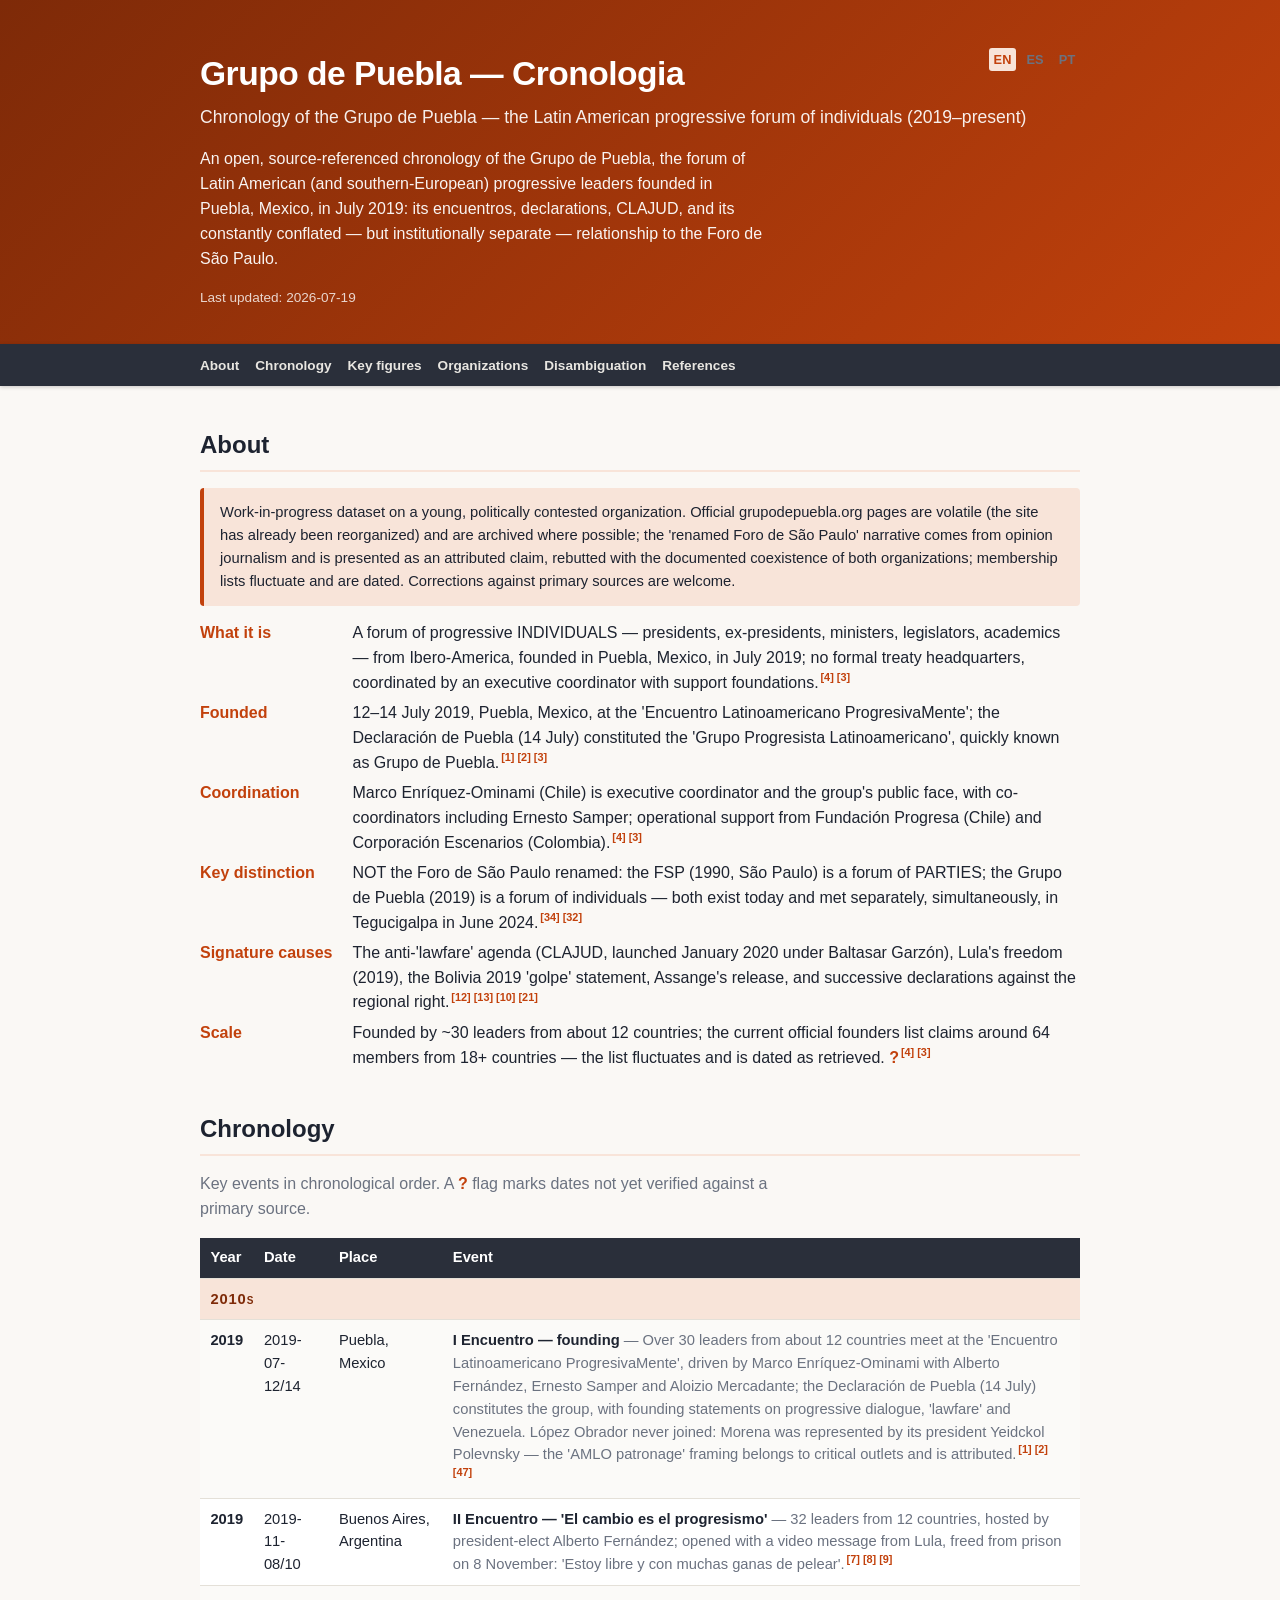
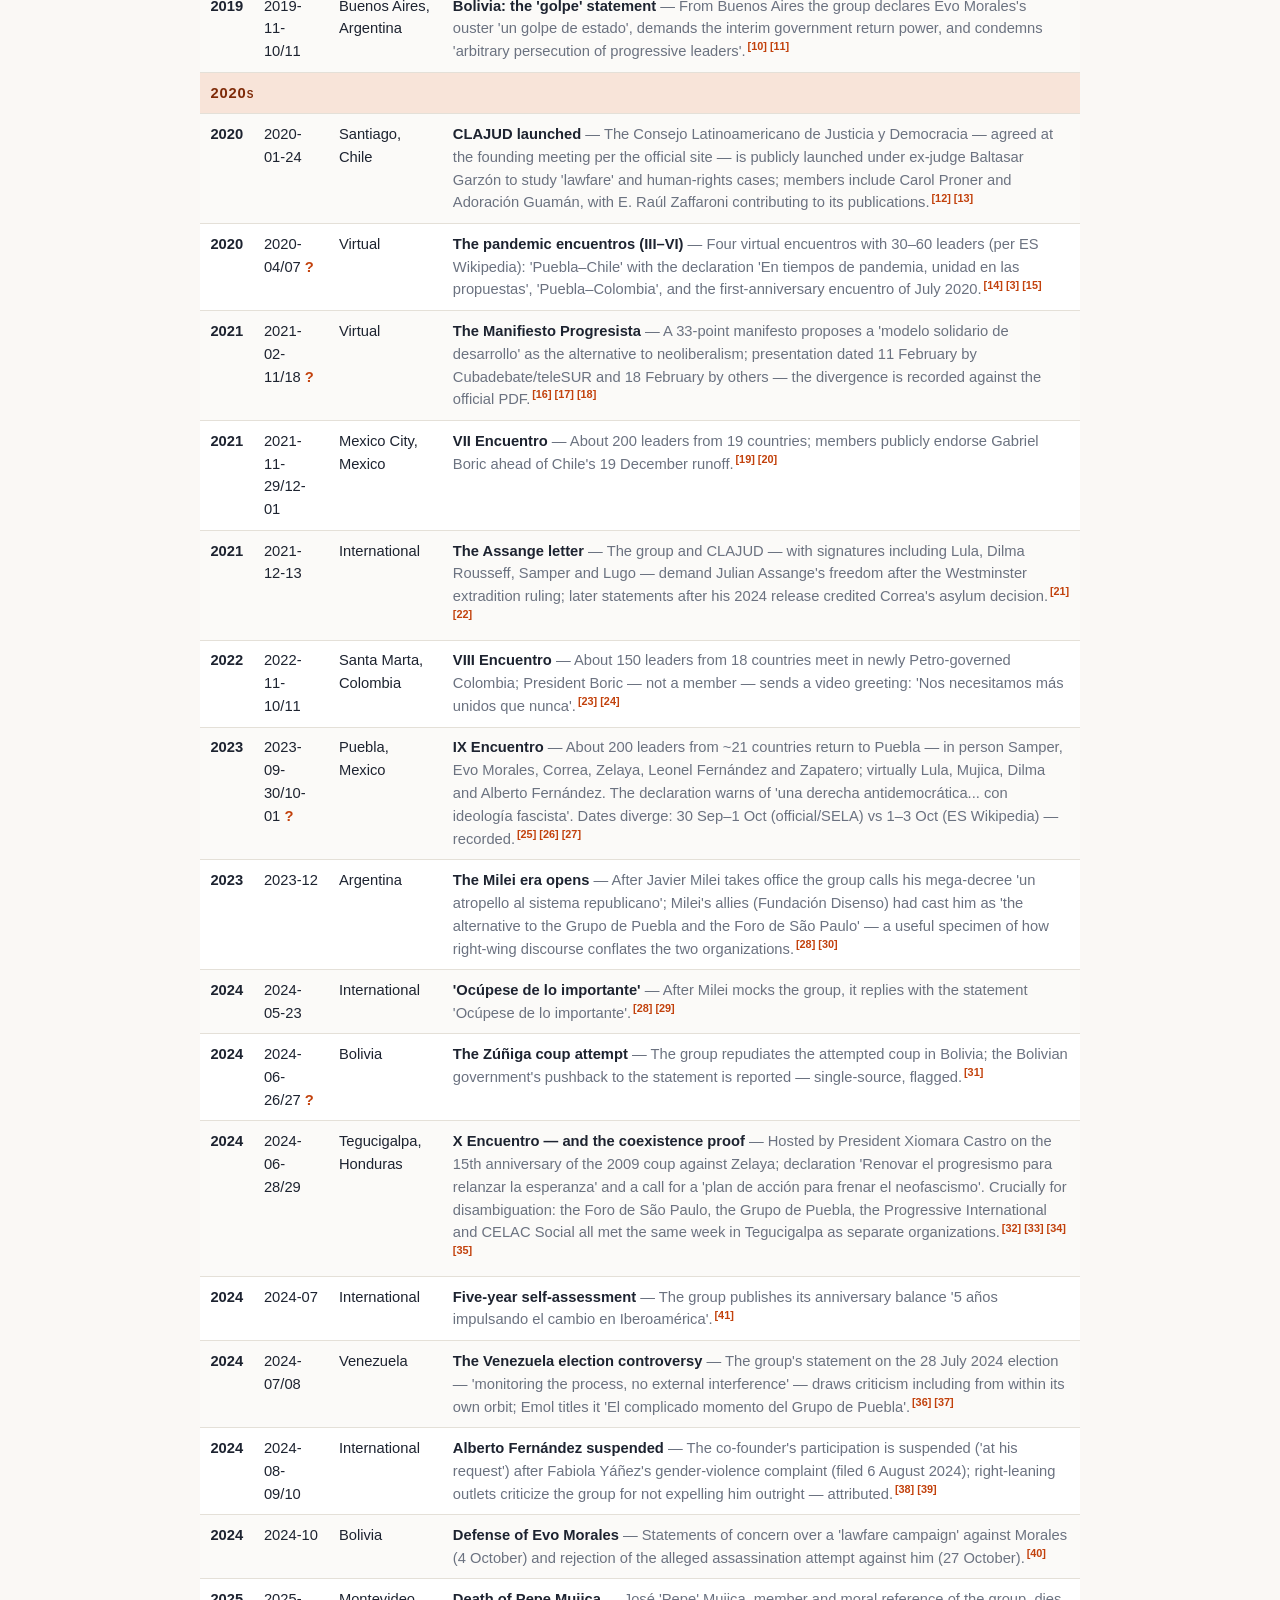
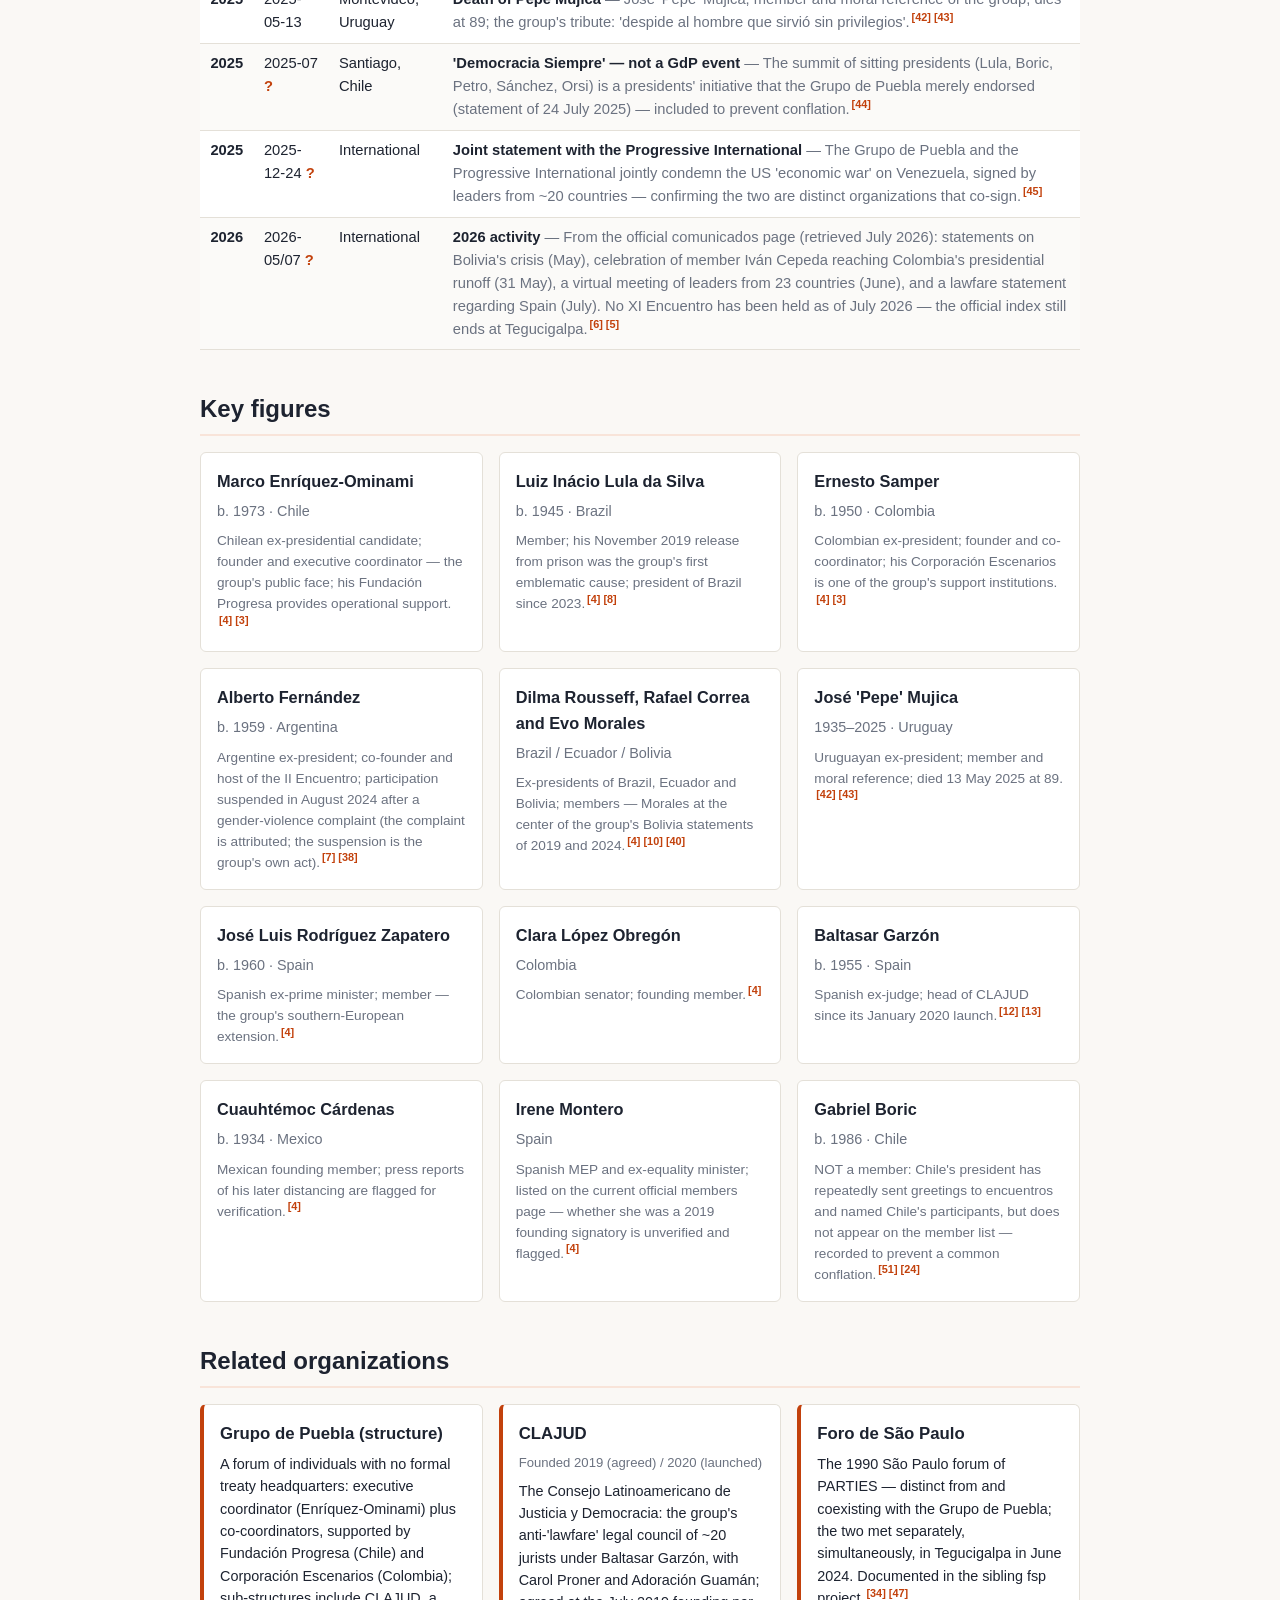
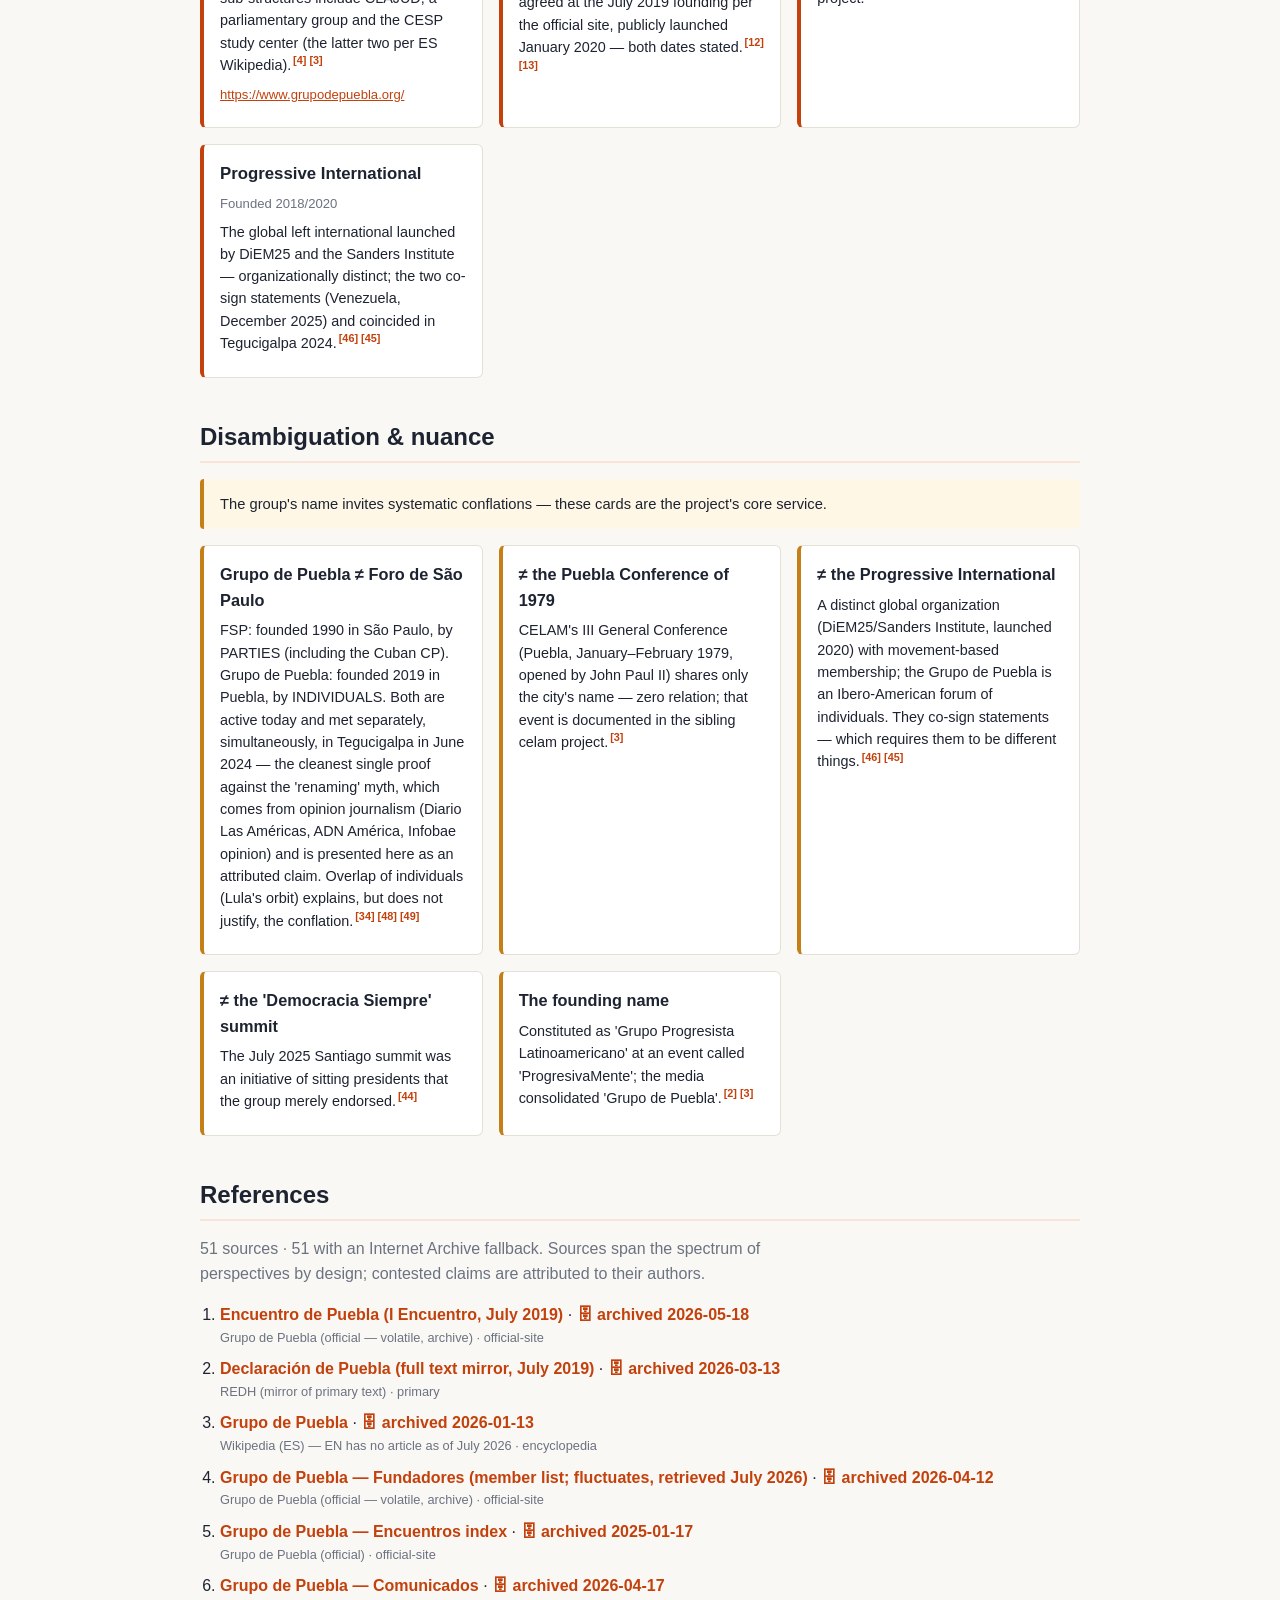
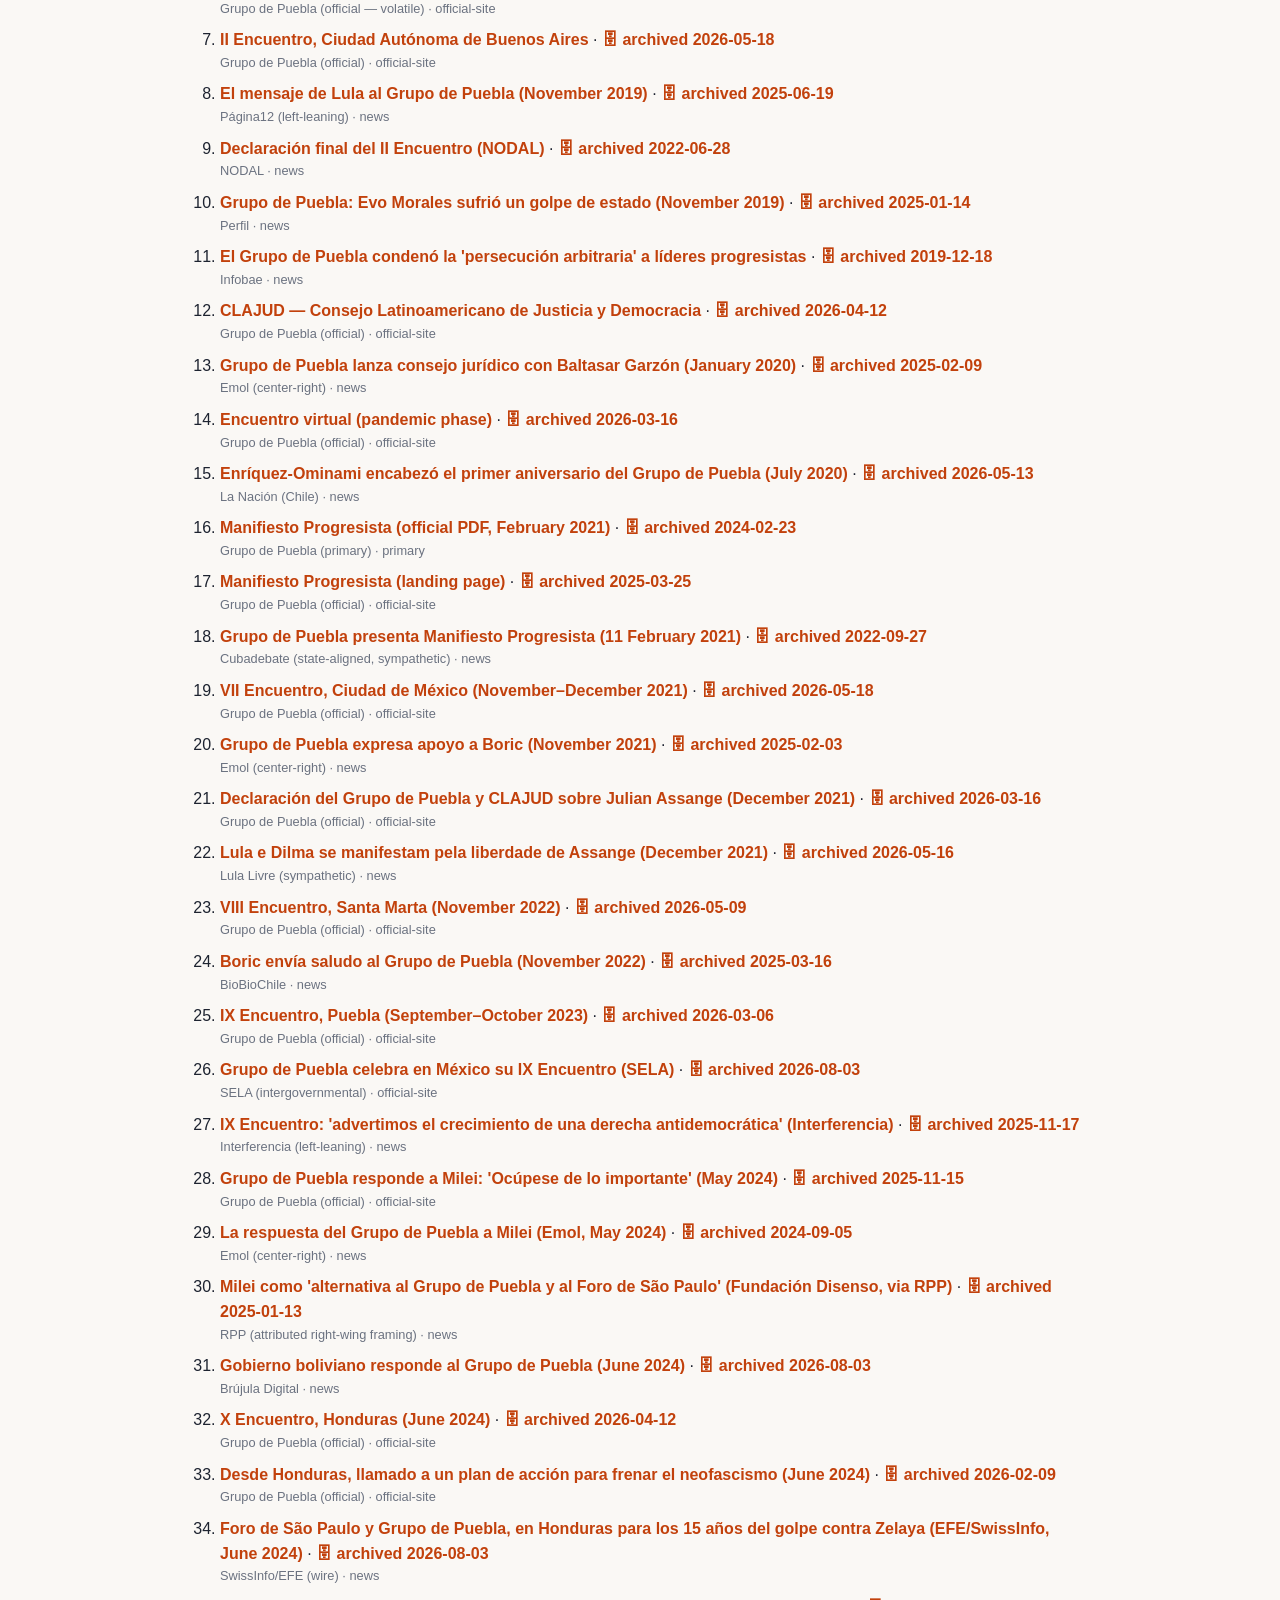
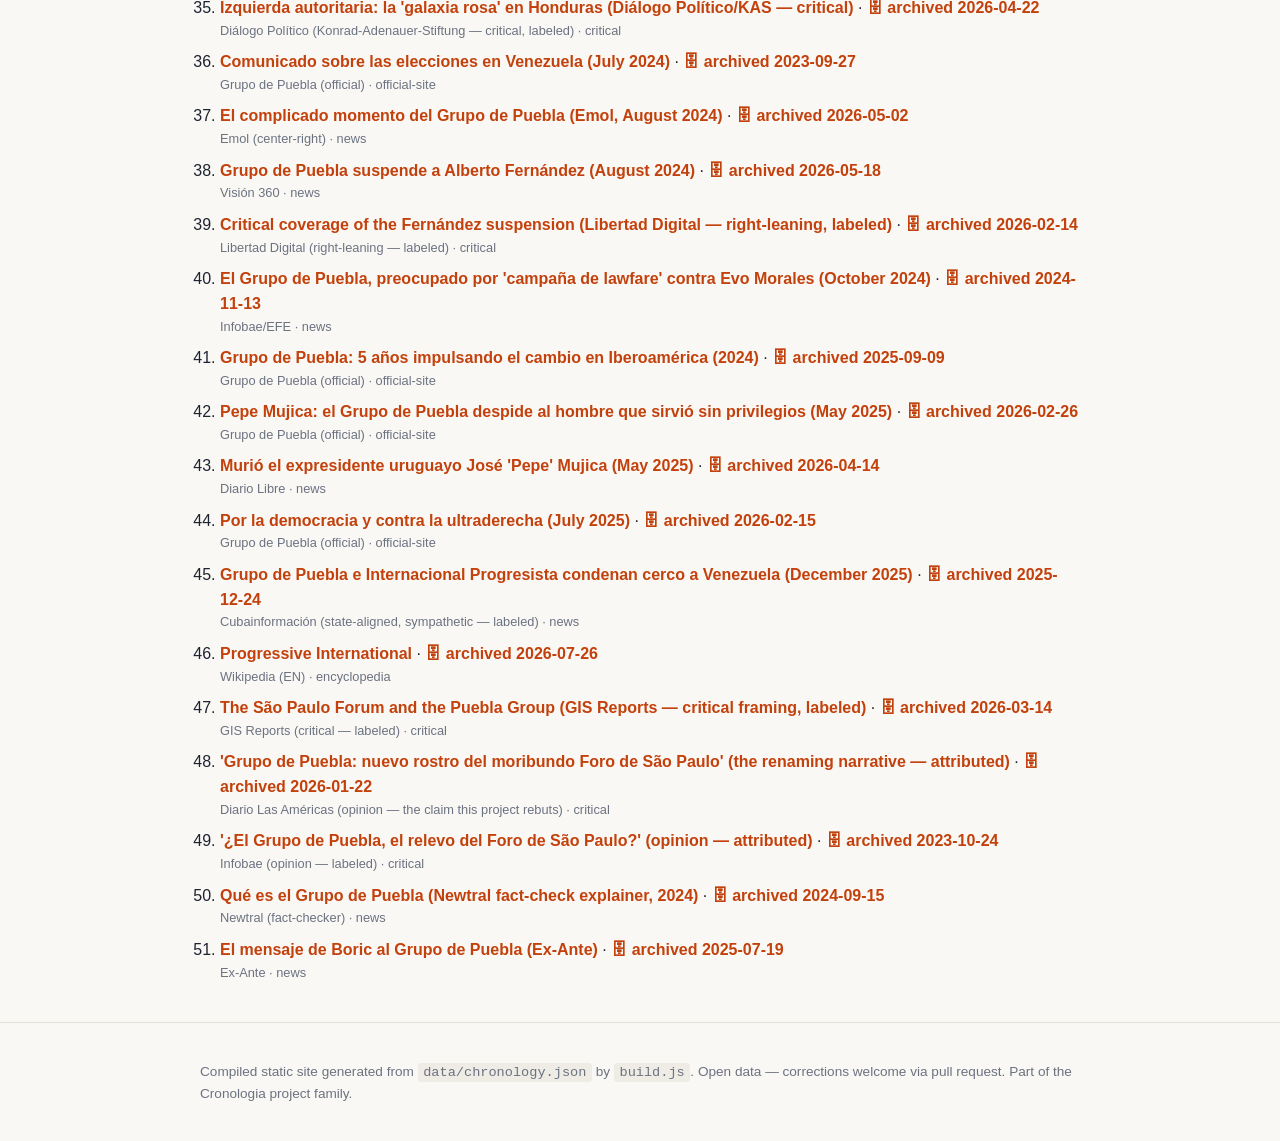
==== commit 945ea50a: "Wayback: refresh data/archives.json (scheduled preservation run)" ====
--- a/docs/en/index.html
+++ b/docs/en/index.html
@@ -371,7 +371,7 @@
 
     <section id="references">
       <h2>References</h2>
-      <p class="section-intro">51 sources · 45 with an Internet Archive fallback. Sources span the
+      <p class="section-intro">51 sources · 51 with an Internet Archive fallback. Sources span the
       spectrum of perspectives by design; contested claims are attributed to their authors.</p>
       <ol class="references">
         <li id="ref-1">
@@ -431,7 +431,7 @@
           <span class="ref-meta">Grupo de Puebla (official) · official-site</span>
         </li>
         <li id="ref-15">
-          <a href="http://www.lanacion.cl/enriquez-ominami-encabezo-celebracion-del-primer-aniversario-de-grupo-de-puebla-con-un-llamado-a-la-unidad-regional/" rel="noopener noreferrer" target="_blank">Enríquez-Ominami encabezó el primer aniversario del Grupo de Puebla (July 2020)</a>
+          <a href="http://www.lanacion.cl/enriquez-ominami-encabezo-celebracion-del-primer-aniversario-de-grupo-de-puebla-con-un-llamado-a-la-unidad-regional/" rel="noopener noreferrer" target="_blank">Enríquez-Ominami encabezó el primer aniversario del Grupo de Puebla (July 2020)</a> · <a class="archive-link" href="https://web.archive.org/web/20260513074513/https://www.lanacion.cl/enriquez-ominami-encabezo-celebracion-del-primer-aniversario-de-grupo-de-puebla-con-un-llamado-a-la-unidad-regional/" rel="noopener noreferrer" target="_blank">🗄 archived 2026-05-13</a>
           <span class="ref-meta">La Nación (Chile) · news</span>
         </li>
         <li id="ref-16">
@@ -439,7 +439,7 @@
           <span class="ref-meta">Grupo de Puebla (primary) · primary</span>
         </li>
         <li id="ref-17">
-          <a href="https://www.grupodepuebla.org/en/manifiestoprogresista/" rel="noopener noreferrer" target="_blank">Manifiesto Progresista (landing page)</a>
+          <a href="https://www.grupodepuebla.org/en/manifiestoprogresista/" rel="noopener noreferrer" target="_blank">Manifiesto Progresista (landing page)</a> · <a class="archive-link" href="https://web.archive.org/web/20250325113609/https://www.grupodepuebla.org/en/manifiestoprogresista/" rel="noopener noreferrer" target="_blank">🗄 archived 2025-03-25</a>
           <span class="ref-meta">Grupo de Puebla (official) · official-site</span>
         </li>
         <li id="ref-18">
@@ -475,7 +475,7 @@
           <span class="ref-meta">Grupo de Puebla (official) · official-site</span>
         </li>
         <li id="ref-26">
-          <a href="https://www.sela.org/grupo-de-puebla-celebra-en-mexico-su-ix-encuentro/" rel="noopener noreferrer" target="_blank">Grupo de Puebla celebra en México su IX Encuentro (SELA)</a>
+          <a href="https://www.sela.org/grupo-de-puebla-celebra-en-mexico-su-ix-encuentro/" rel="noopener noreferrer" target="_blank">Grupo de Puebla celebra en México su IX Encuentro (SELA)</a> · <a class="archive-link" href="https://web.archive.org/web/20260803100819/https://www.sela.org/grupo-de-puebla-celebra-en-mexico-su-ix-encuentro/" rel="noopener noreferrer" target="_blank">🗄 archived 2026-08-03</a>
           <span class="ref-meta">SELA (intergovernmental) · official-site</span>
         </li>
         <li id="ref-27">
@@ -495,7 +495,7 @@
           <span class="ref-meta">RPP (attributed right-wing framing) · news</span>
         </li>
         <li id="ref-31">
-          <a href="https://brujuladigital.net/politica/2024/06/27/gobierno-responde-al-grupo-de-puebla-y-dice-que-el-golpe-de-estado-esta-articulado-y-financiado-por-la-derecha-34713" rel="noopener noreferrer" target="_blank">Gobierno boliviano responde al Grupo de Puebla (June 2024)</a>
+          <a href="https://brujuladigital.net/politica/2024/06/27/gobierno-responde-al-grupo-de-puebla-y-dice-que-el-golpe-de-estado-esta-articulado-y-financiado-por-la-derecha-34713" rel="noopener noreferrer" target="_blank">Gobierno boliviano responde al Grupo de Puebla (June 2024)</a> · <a class="archive-link" href="https://web.archive.org/web/20260803100908/https://brujuladigital.net/politica/2024/06/27/gobierno-responde-al-grupo-de-puebla-y-dice-que-el-golpe-de-estado-esta-articulado-y-financiado-por-la-derecha-34713" rel="noopener noreferrer" target="_blank">🗄 archived 2026-08-03</a>
           <span class="ref-meta">Brújula Digital · news</span>
         </li>
         <li id="ref-32">
@@ -507,7 +507,7 @@
           <span class="ref-meta">Grupo de Puebla (official) · official-site</span>
         </li>
         <li id="ref-34">
-          <a href="https://www.swissinfo.ch/spa/foro-de-s%C3%A3o-paulo-y-grupo-de-puebla,-en-honduras-para-los-15-a%C3%B1os-del-golpe-contra-zelaya/81684246" rel="noopener noreferrer" target="_blank">Foro de São Paulo y Grupo de Puebla, en Honduras para los 15 años del golpe contra Zelaya (EFE/SwissInfo, June 2024)</a>
+          <a href="https://www.swissinfo.ch/spa/foro-de-s%C3%A3o-paulo-y-grupo-de-puebla,-en-honduras-para-los-15-a%C3%B1os-del-golpe-contra-zelaya/81684246" rel="noopener noreferrer" target="_blank">Foro de São Paulo y Grupo de Puebla, en Honduras para los 15 años del golpe contra Zelaya (EFE/SwissInfo, June 2024)</a> · <a class="archive-link" href="https://web.archive.org/web/20260803100955/https://www.swissinfo.ch/spa/foro-de-s%C3%A3o-paulo-y-grupo-de-puebla,-en-honduras-para-los-15-a%C3%B1os-del-golpe-contra-zelaya/81684246" rel="noopener noreferrer" target="_blank">🗄 archived 2026-08-03</a>
           <span class="ref-meta">SwissInfo/EFE (wire) · news</span>
         </li>
         <li id="ref-35">
@@ -523,7 +523,7 @@
           <span class="ref-meta">Emol (center-right) · news</span>
         </li>
         <li id="ref-38">
-          <a href="https://www.vision360.bo/noticias/2024/08/10/9871-grupo-de-puebla-suspende-a-alberto-fernandez-tras-denuncia-por-violencia-de-genero" rel="noopener noreferrer" target="_blank">Grupo de Puebla suspende a Alberto Fernández (August 2024)</a>
+          <a href="https://www.vision360.bo/noticias/2024/08/10/9871-grupo-de-puebla-suspende-a-alberto-fernandez-tras-denuncia-por-violencia-de-genero" rel="noopener noreferrer" target="_blank">Grupo de Puebla suspende a Alberto Fernández (August 2024)</a> · <a class="archive-link" href="https://web.archive.org/web/20260518155652/https://www.vision360.bo/noticias/2024/08/10/9871-grupo-de-puebla-suspende-a-alberto-fernandez-tras-denuncia-por-violencia-de-genero" rel="noopener noreferrer" target="_blank">🗄 archived 2026-05-18</a>
           <span class="ref-meta">Visión 360 · news</span>
         </li>
         <li id="ref-39">
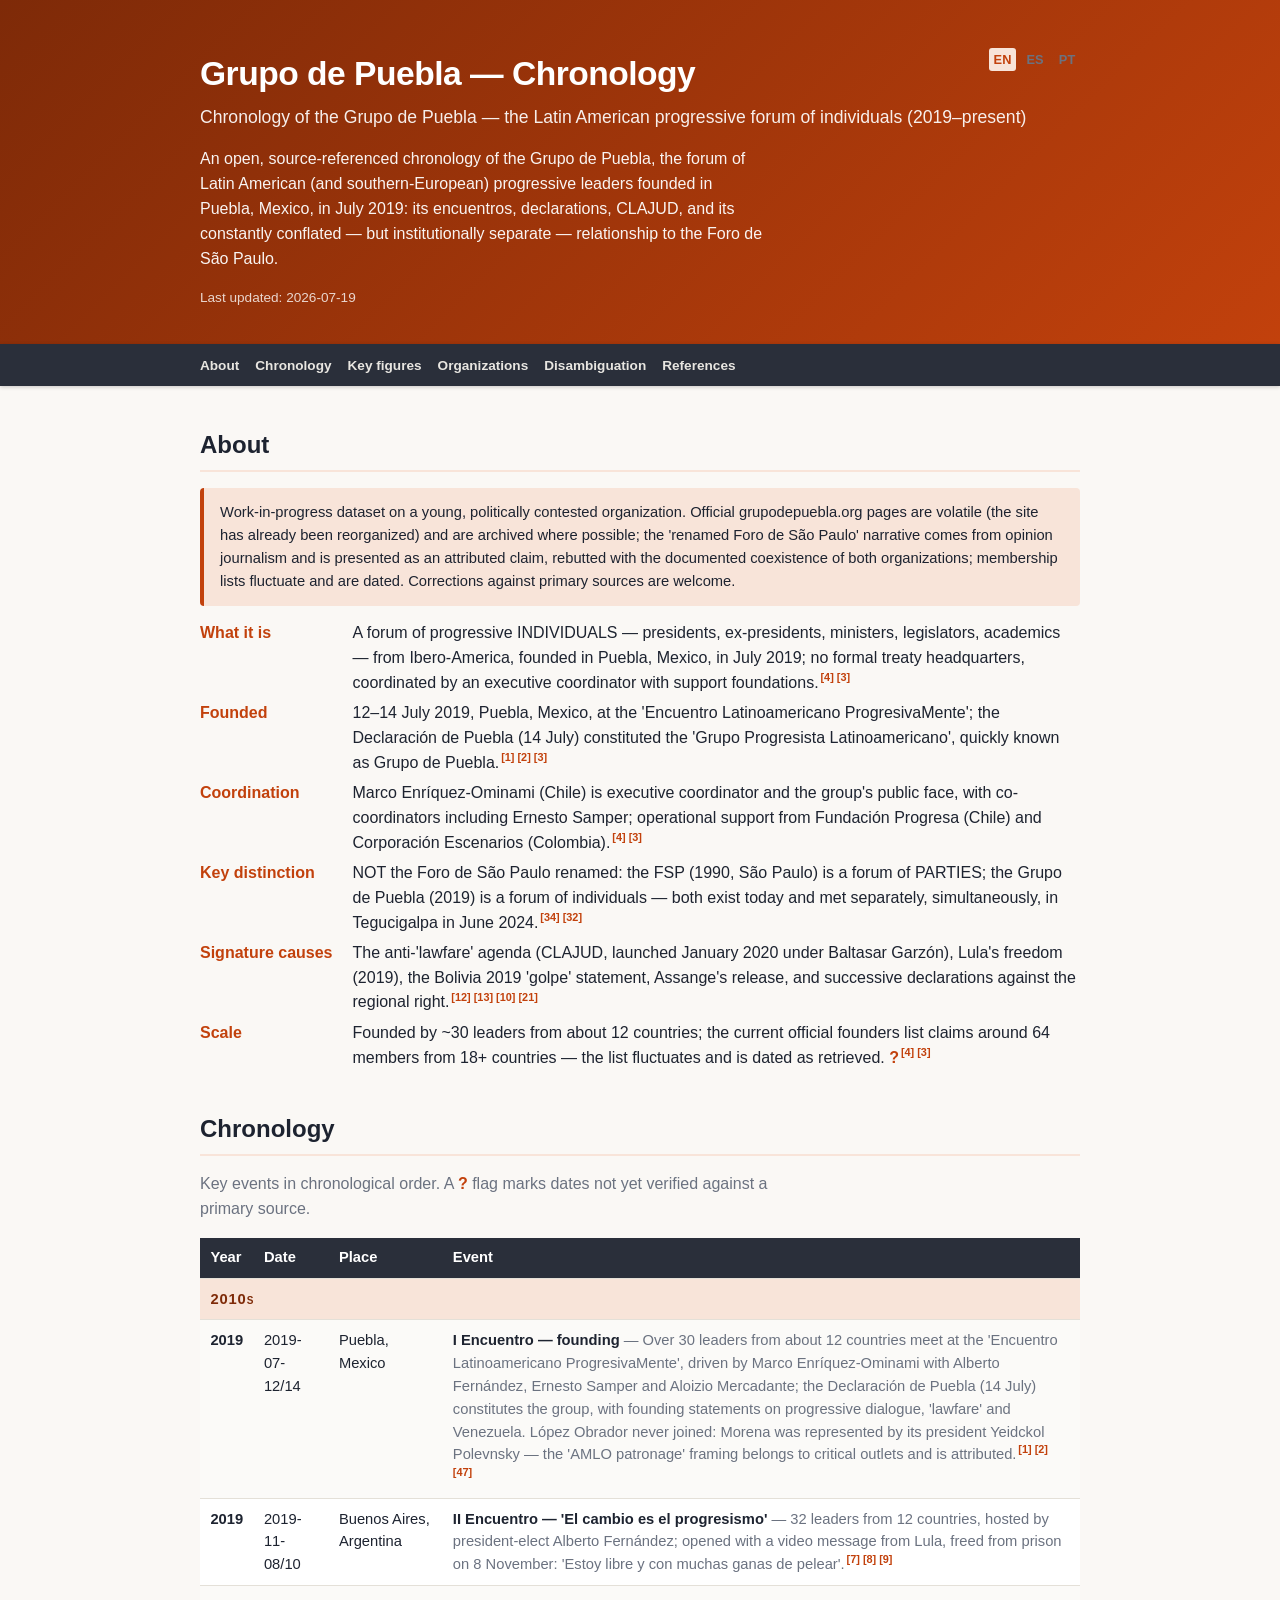
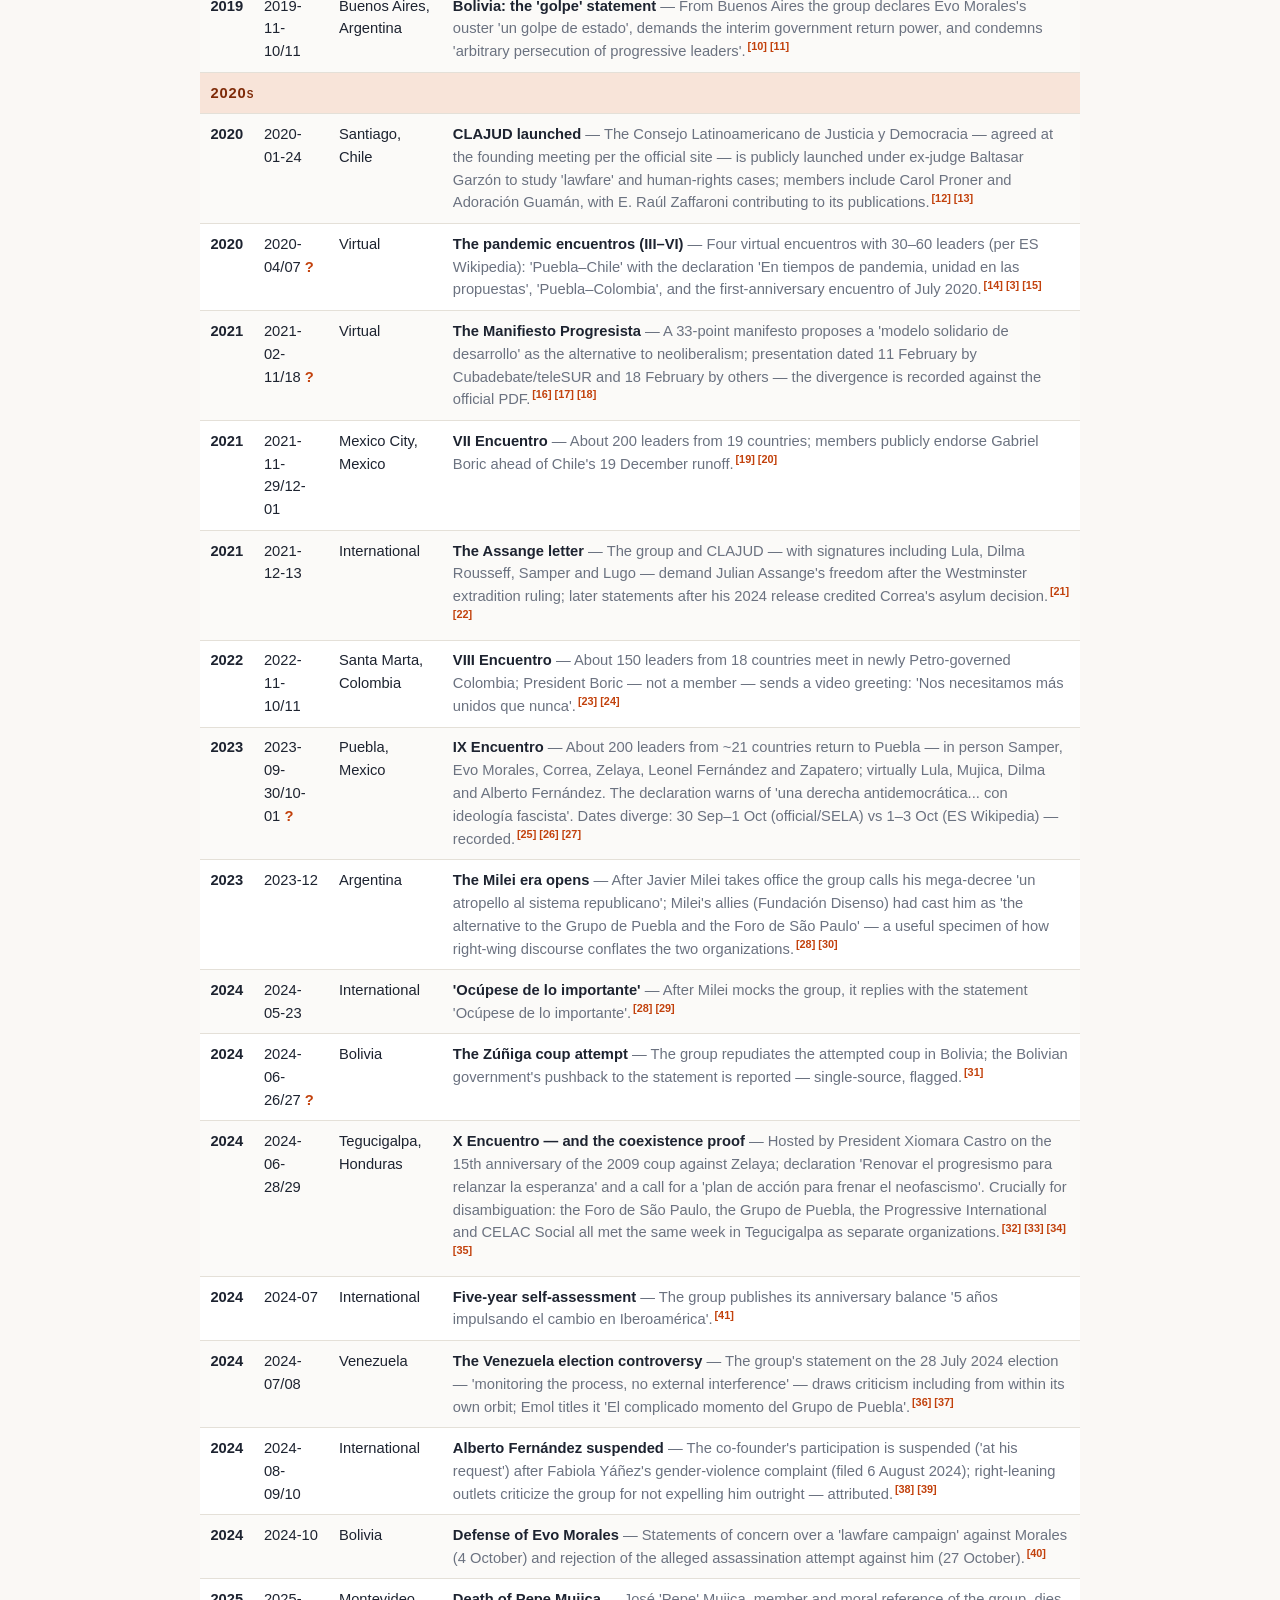
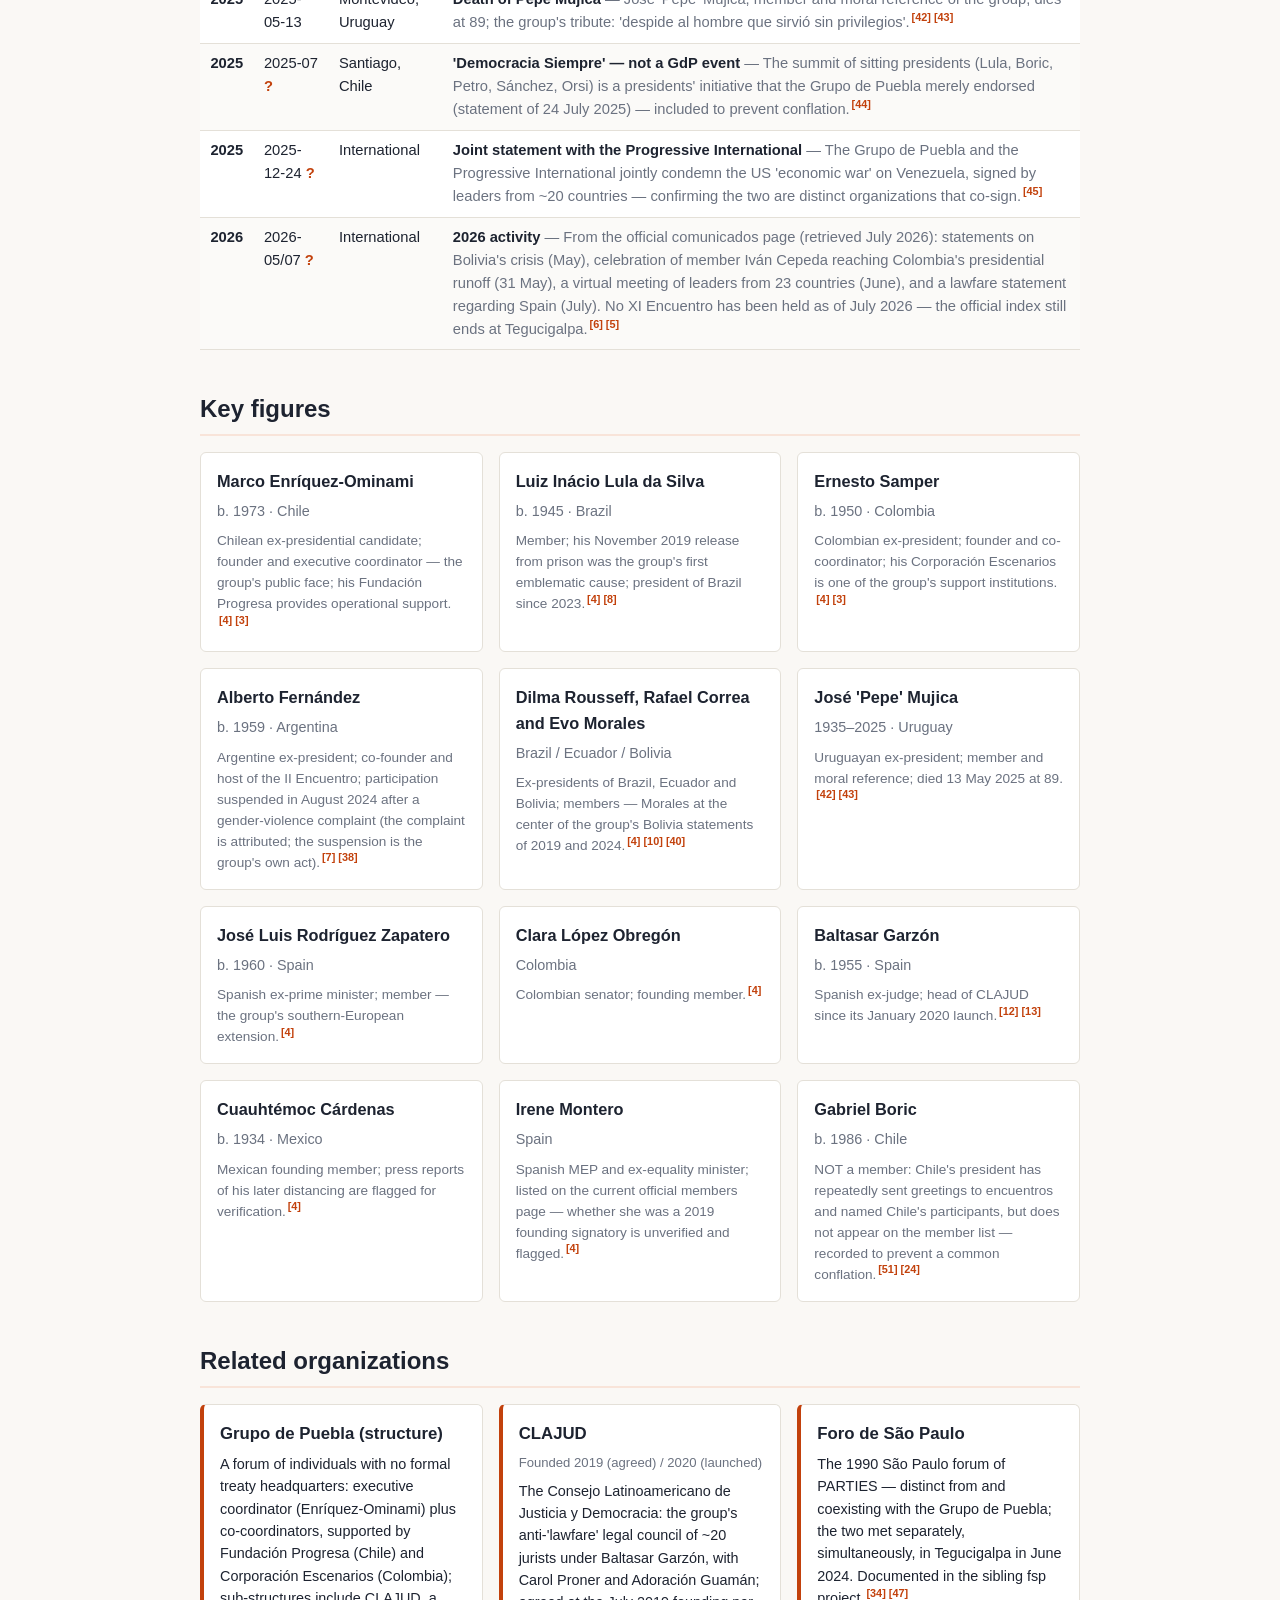
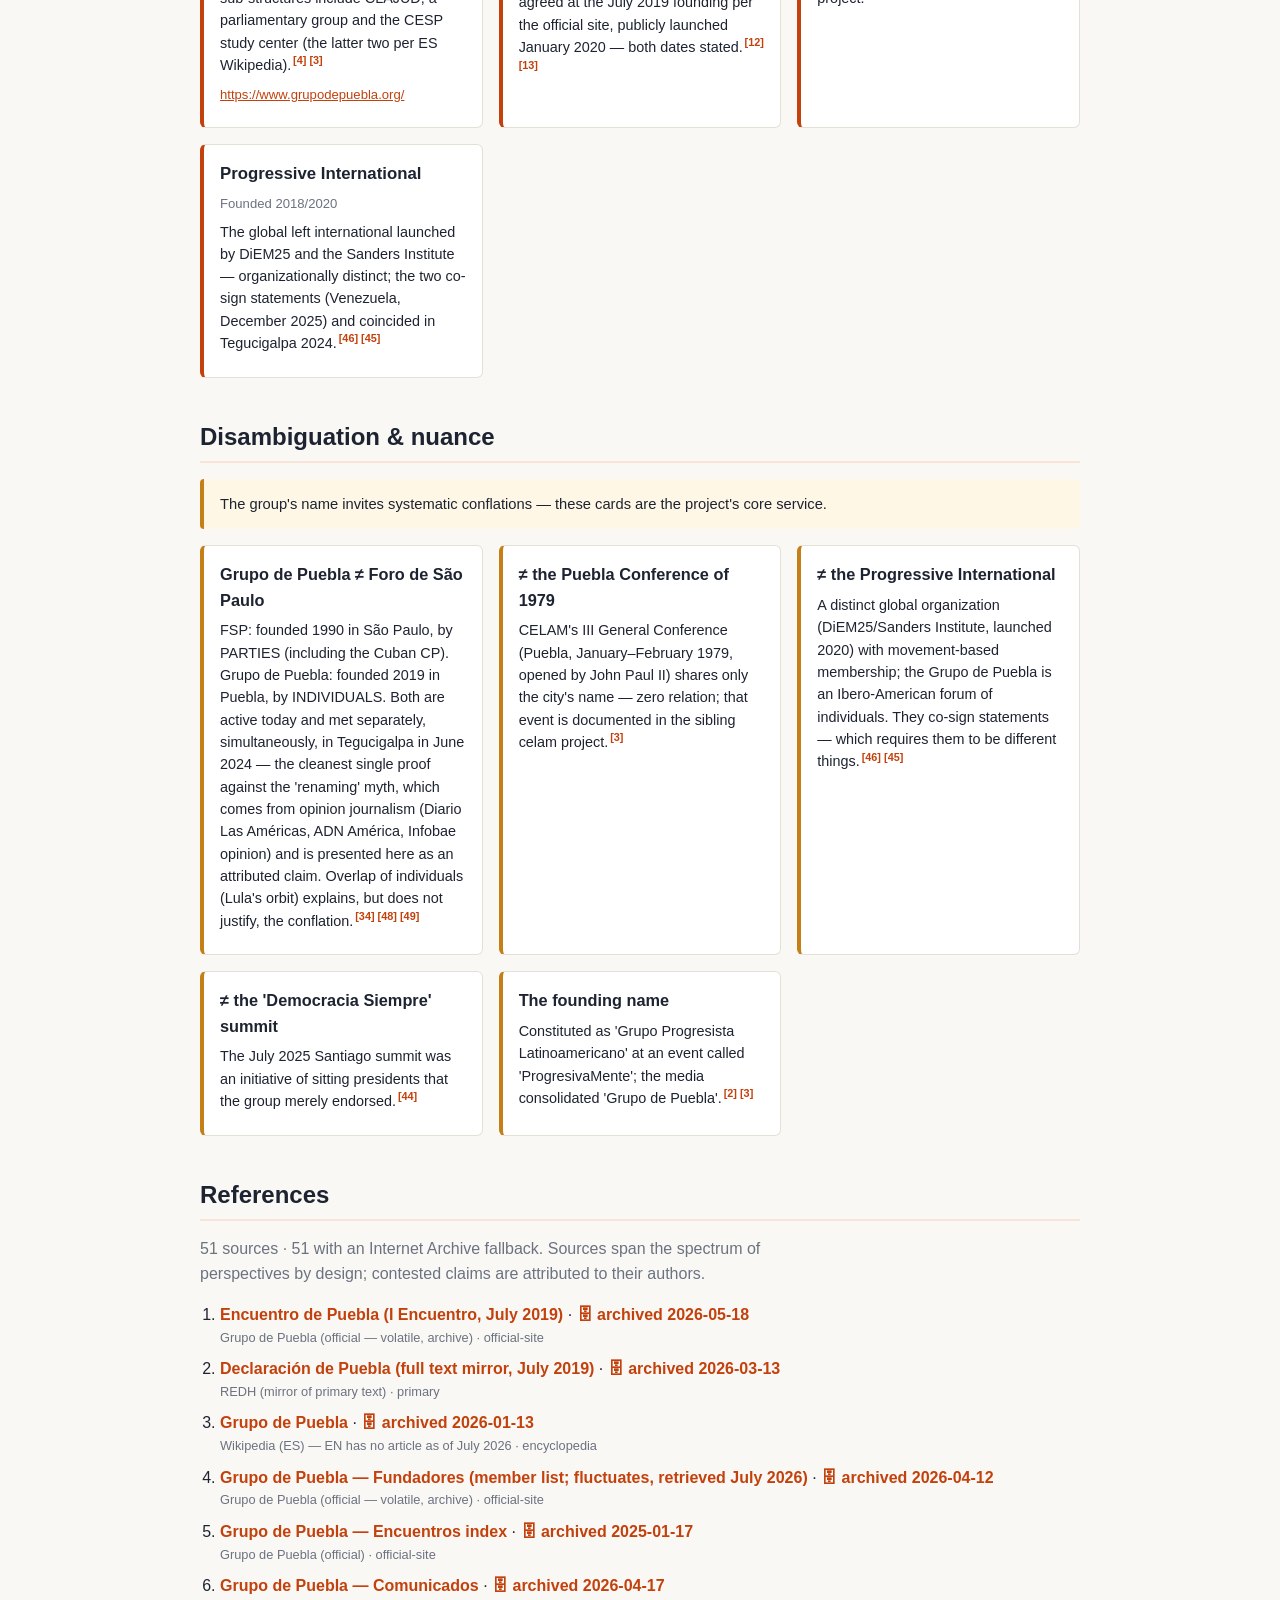
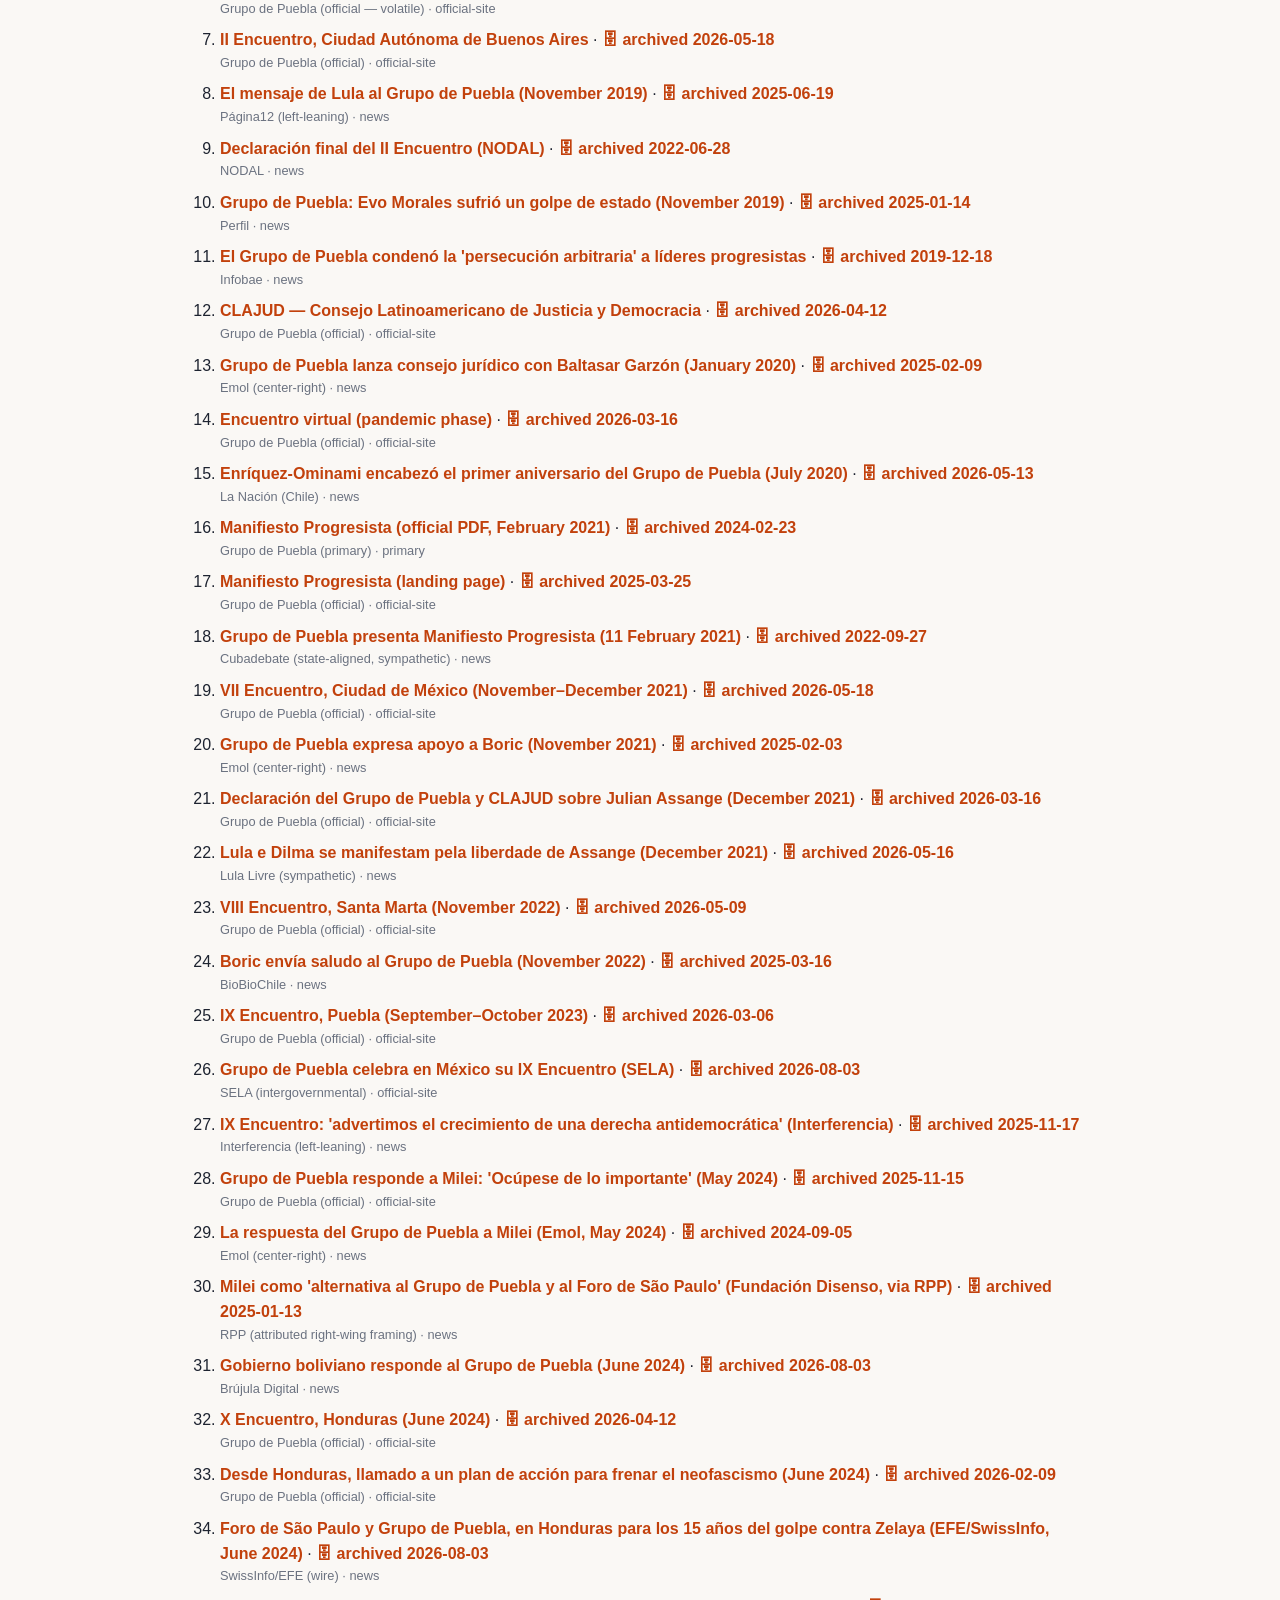
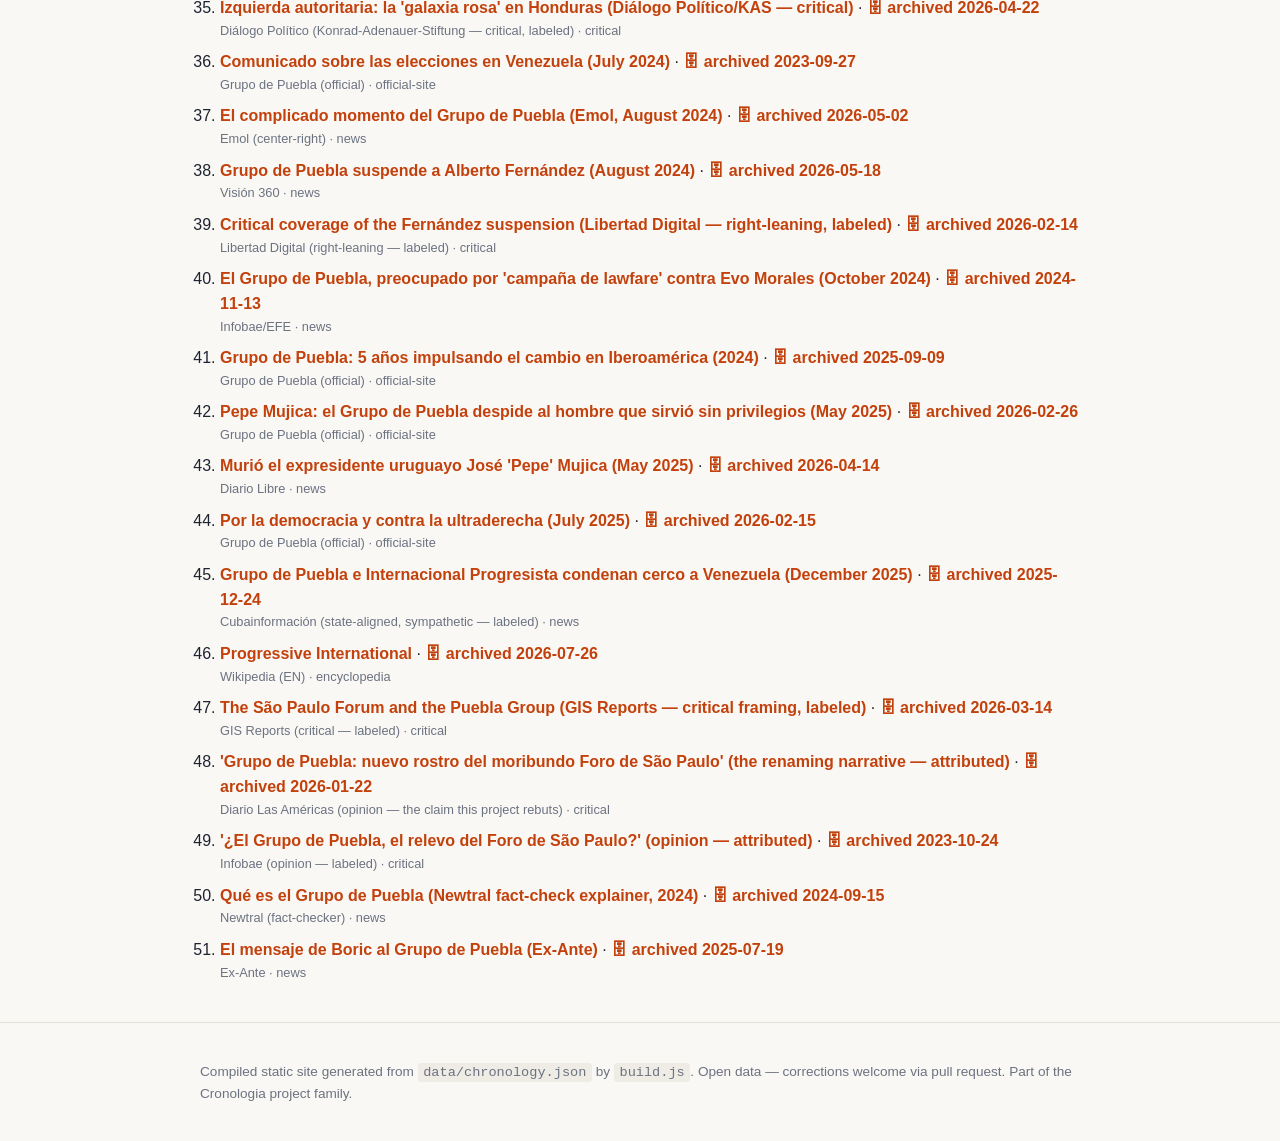
==== commit 7af296c5: "Stop titling the English and Spanish pages in Portuguese Every repo's page title ended "— Cronologia" ====
--- a/docs/en/index.html
+++ b/docs/en/index.html
@@ -3,7 +3,7 @@
 <head>
   <meta charset="utf-8">
   <meta name="viewport" content="width=device-width, initial-scale=1">
-  <title>Grupo de Puebla — Cronologia</title>
+  <title>Grupo de Puebla — Chronology</title>
   <meta name="description" content="An open, source-referenced chronology of the Grupo de Puebla, the forum of Latin American (and southern-European) progressive leaders founded in Puebla, Mexico, in July 2019: its encuentros, declarations, CLAJUD, and its constantly conflated — but institutionally separate — relationship to the Foro de São Paulo.">
   <!-- Google tag (gtag.js) -->
   <script async src="https://www.googletagmanager.com/gtag/js?id=G-R9LV1QZHVE"></script>
@@ -20,19 +20,19 @@
   <link rel="alternate" hreflang="pt" href="https://cronologia.github.io/grupopuebla/pt/">
   <link rel="alternate" hreflang="x-default" href="https://cronologia.github.io/grupopuebla/">
   <meta property="og:type" content="website">
-  <meta property="og:site_name" content="Grupo de Puebla — Cronologia">
+  <meta property="og:site_name" content="Grupo de Puebla — Chronology">
   <meta property="og:locale" content="en_US">
-  <meta property="og:title" content="Grupo de Puebla — Cronologia">
+  <meta property="og:title" content="Grupo de Puebla — Chronology">
   <meta property="og:description" content="An open, source-referenced chronology of the Grupo de Puebla, the forum of Latin American (and southern-European) progressive leaders founded in Puebla, Mexico, in July 2019: its encuentros, declarations, CLAJUD, and its constantly conflated — but institutionally separate — relationship to the Foro de São Paulo.">
   <meta property="og:url" content="https://cronologia.github.io/grupopuebla/en/">
   <meta name="twitter:card" content="summary">
-  <meta name="twitter:title" content="Grupo de Puebla — Cronologia">
+  <meta name="twitter:title" content="Grupo de Puebla — Chronology">
   <meta name="twitter:description" content="An open, source-referenced chronology of the Grupo de Puebla, the forum of Latin American (and southern-European) progressive leaders founded in Puebla, Mexico, in July 2019: its encuentros, declarations, CLAJUD, and its constantly conflated — but institutionally separate — relationship to the Foro de São Paulo.">
   <script type="application/ld+json">
   {
     "@context": "https://schema.org",
     "@type": "WebSite",
-    "name": "Grupo de Puebla — Cronologia",
+    "name": "Grupo de Puebla — Chronology",
     "description": "An open, source-referenced chronology of the Grupo de Puebla, the forum of Latin American (and southern-European) progressive leaders founded in Puebla, Mexico, in July 2019: its encuentros, declarations, CLAJUD, and its constantly conflated — but institutionally separate — relationship to the Foro de São Paulo.",
     "url": "https://cronologia.github.io/grupopuebla/en/",
     "inLanguage": "en"
@@ -43,7 +43,7 @@
   <header class="site-header">
     <div class="wrap">
       <nav class="lang-switch" aria-label="Language"><span class="lang-current" aria-current="true">EN</span><a href="../es/" hreflang="es">ES</a><a href="../pt/" hreflang="pt">PT</a></nav>
-      <h1>Grupo de Puebla — Cronologia</h1>
+      <h1>Grupo de Puebla — Chronology</h1>
       <p class="subtitle">Chronology of the Grupo de Puebla — the Latin American progressive forum of individuals (2019–present)</p>
       <p class="lead">An open, source-referenced chronology of the Grupo de Puebla, the forum of Latin American (and southern-European) progressive leaders founded in Puebla, Mexico, in July 2019: its encuentros, declarations, CLAJUD, and its constantly conflated — but institutionally separate — relationship to the Foro de São Paulo.</p>
       <p class="updated">Last updated: 2026-07-19</p>
--- a/docs/styles.css
+++ b/docs/styles.css
@@ -383,6 +383,7 @@
 @media print {
   #map .atlas-map { break-inside: avoid; page-break-inside: avoid; }
   .latam-c, .atlas-swatch { -webkit-print-color-adjust: exact; print-color-adjust: exact; }
+}
 
 /* ---------------------------------------------------------------------------
    Swimlanes — the thread-lane figure (core#23).
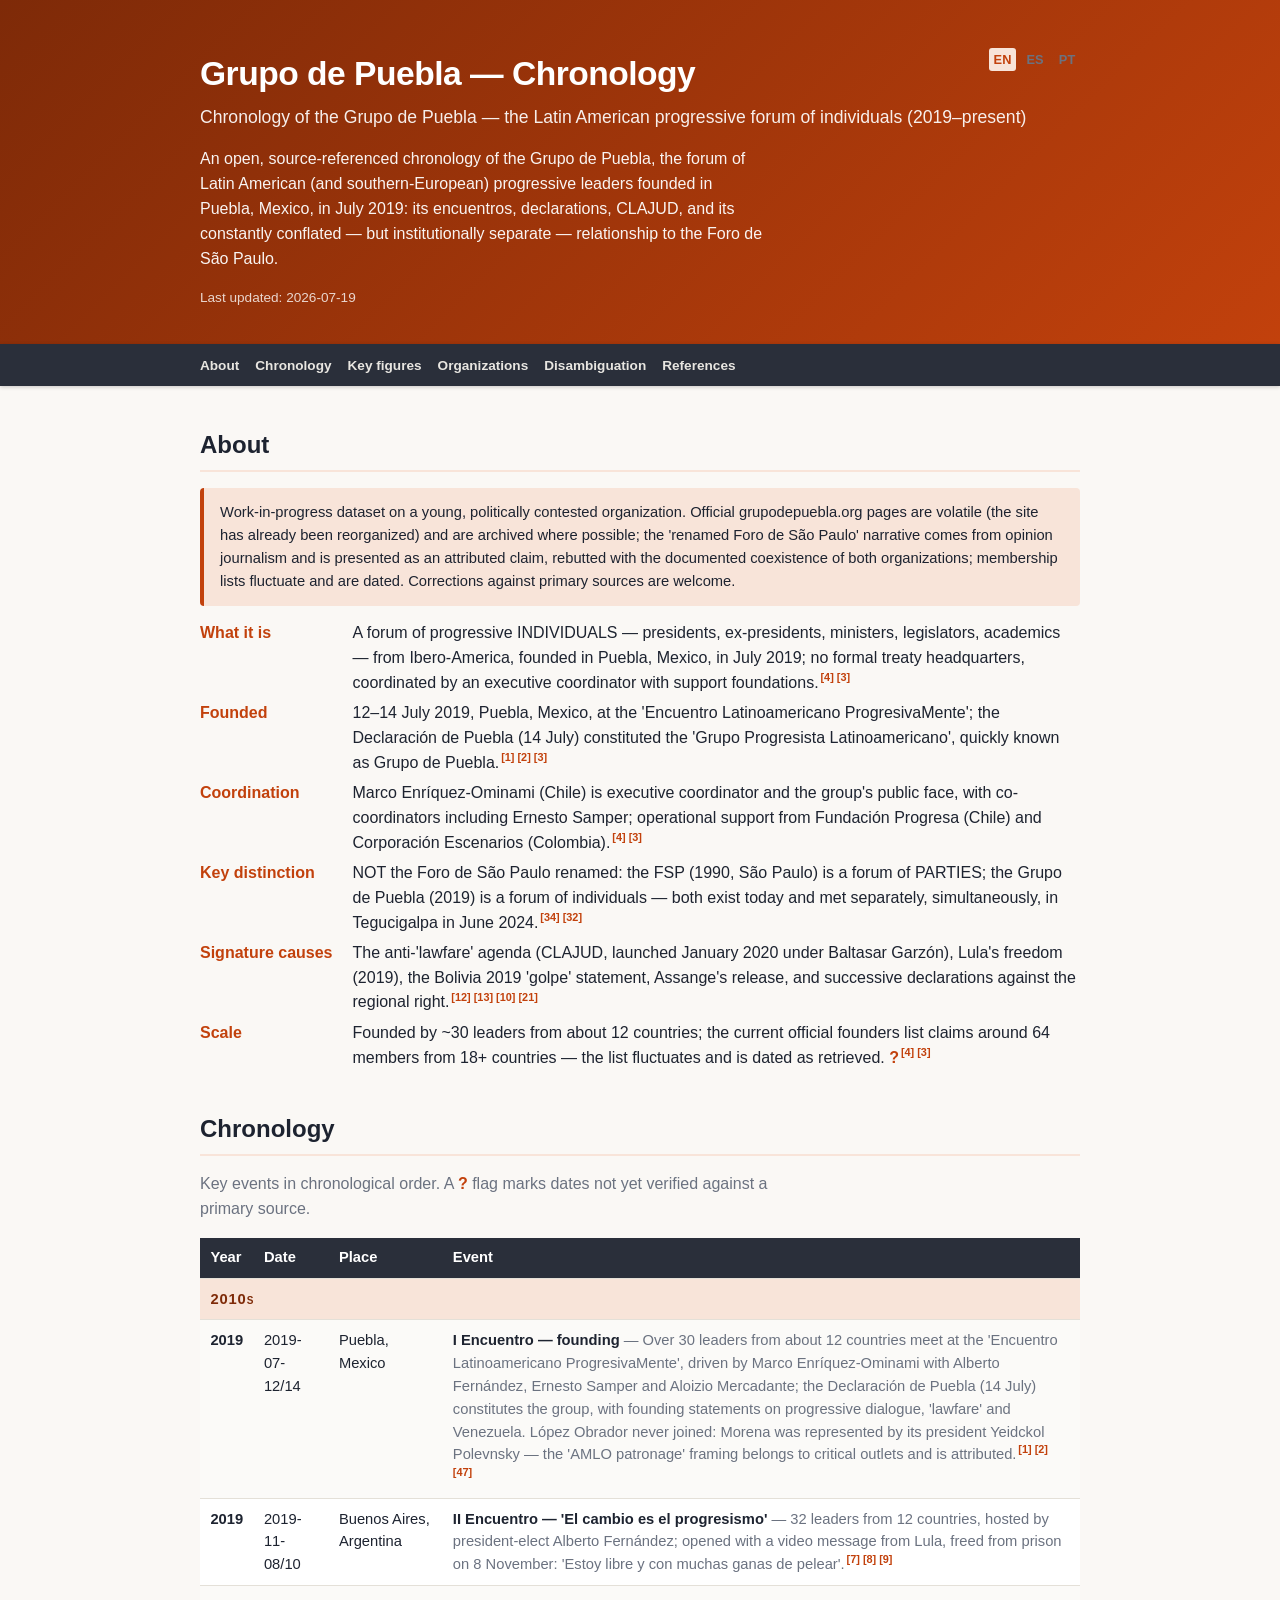
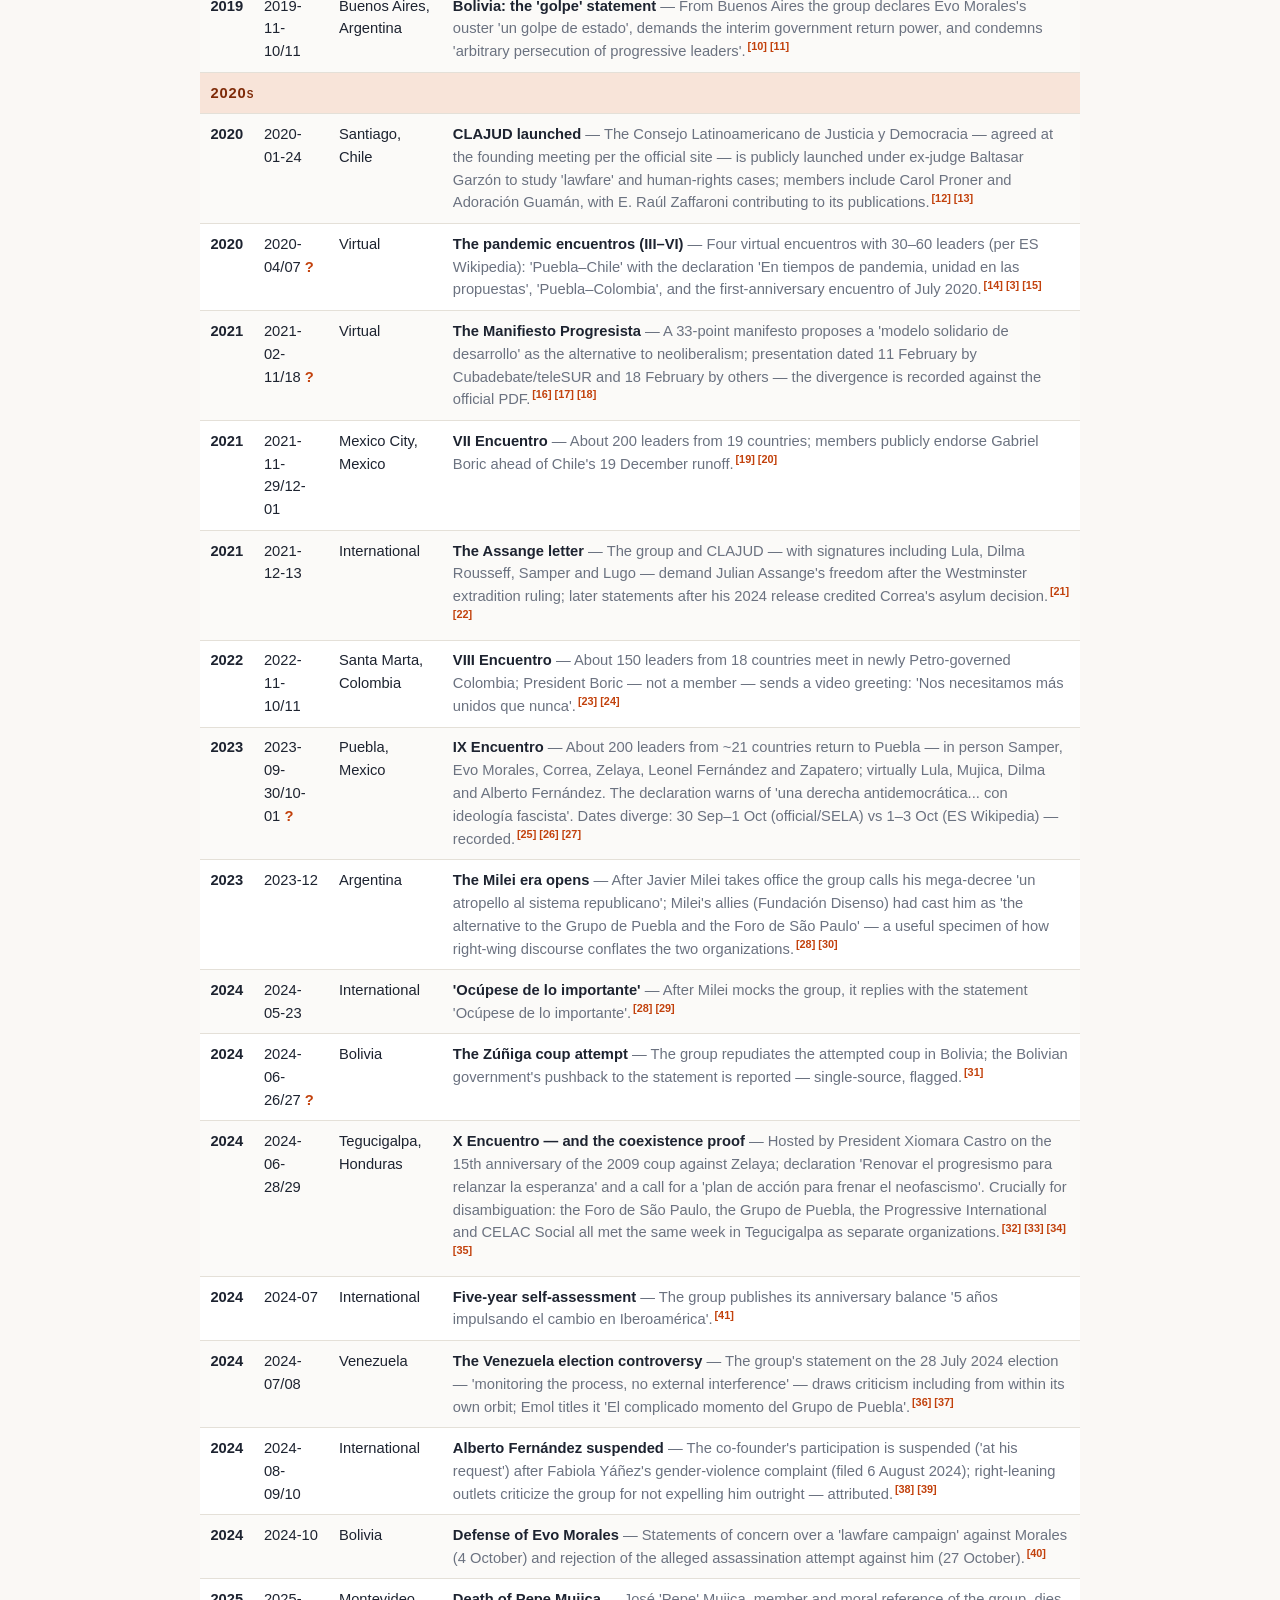
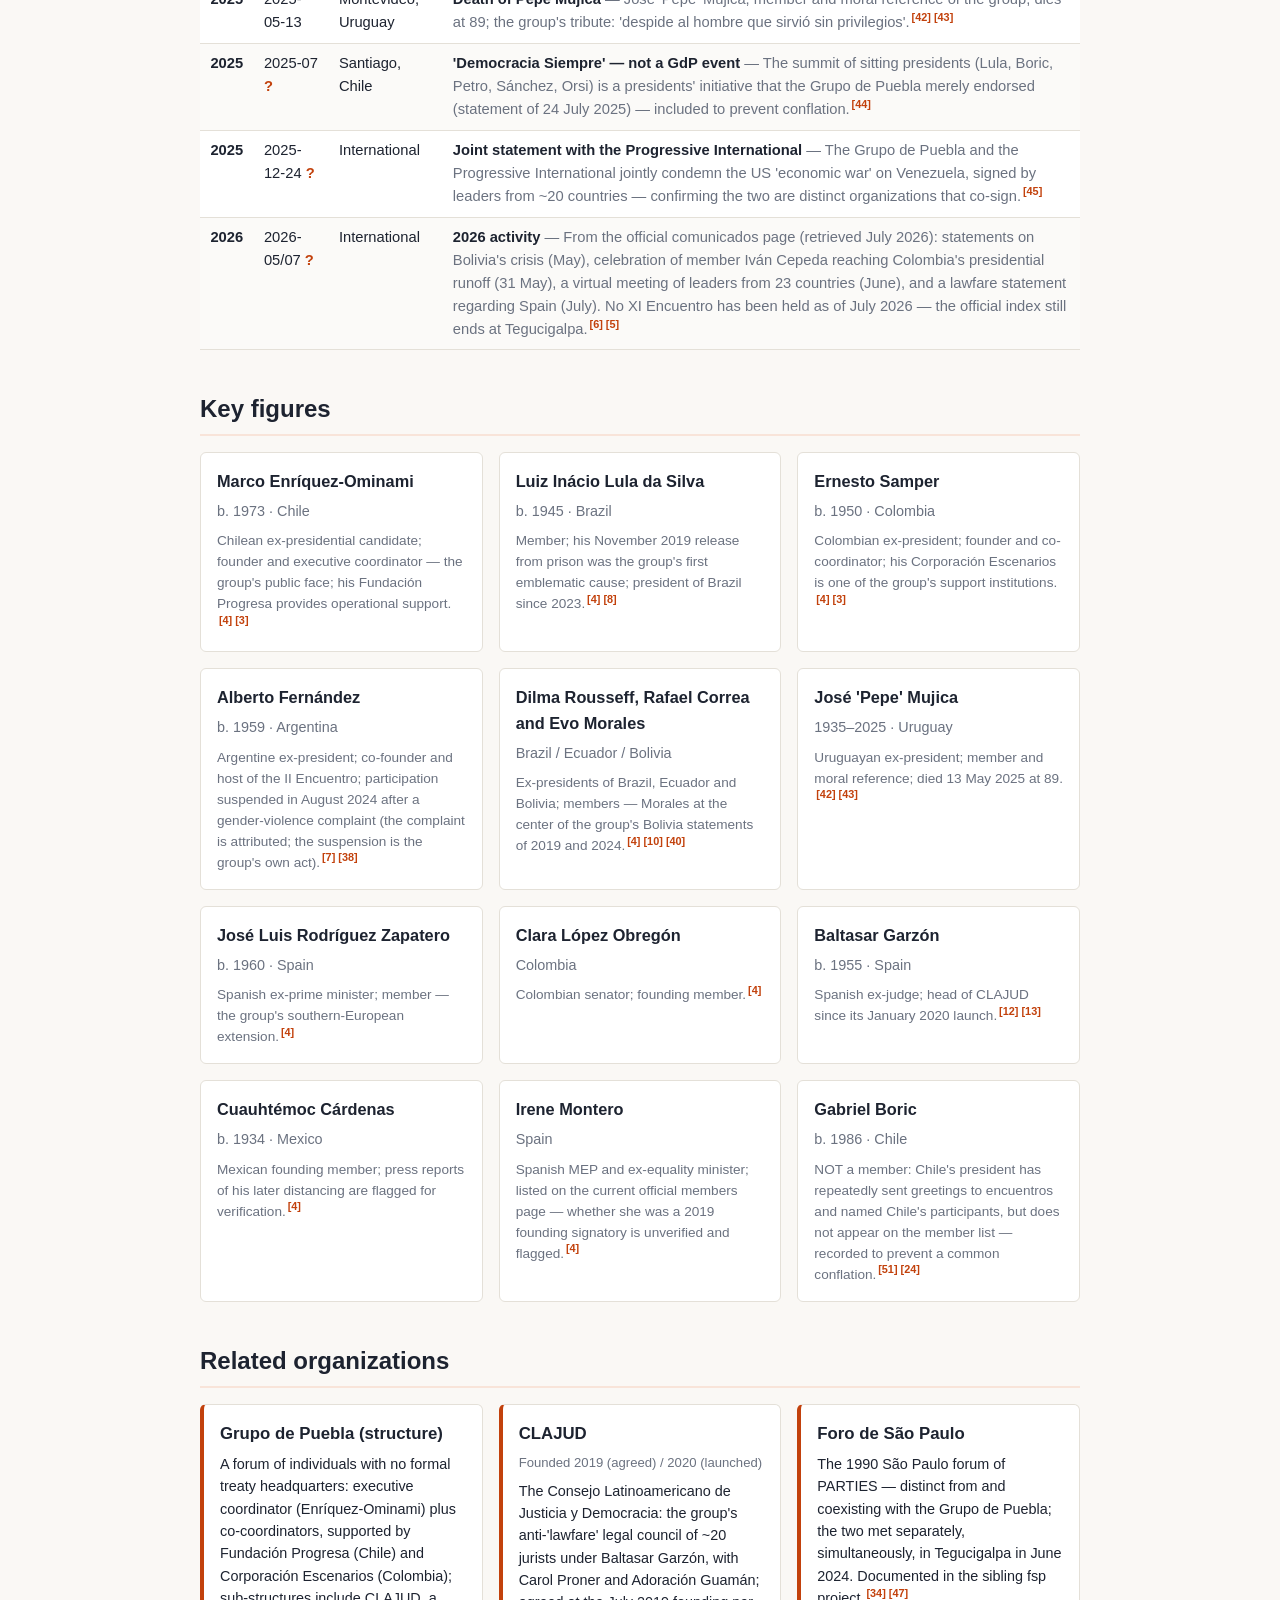
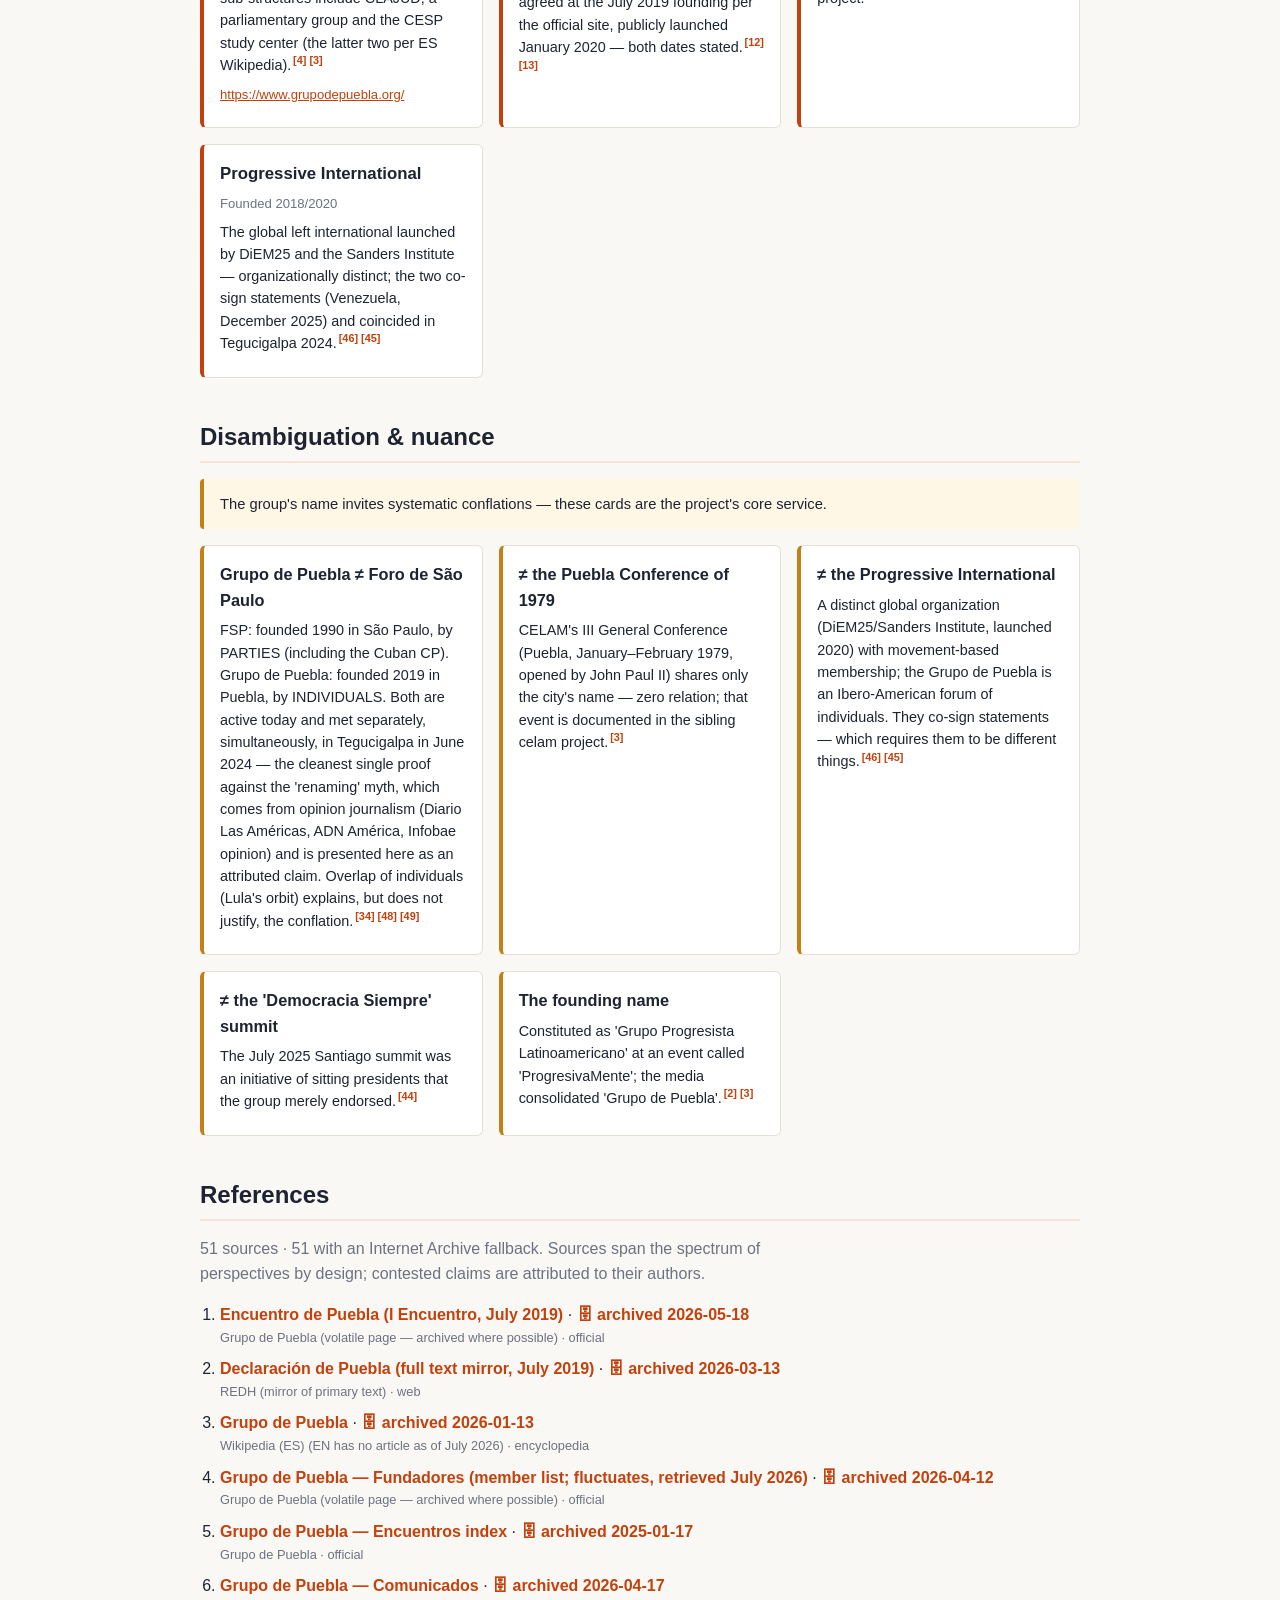
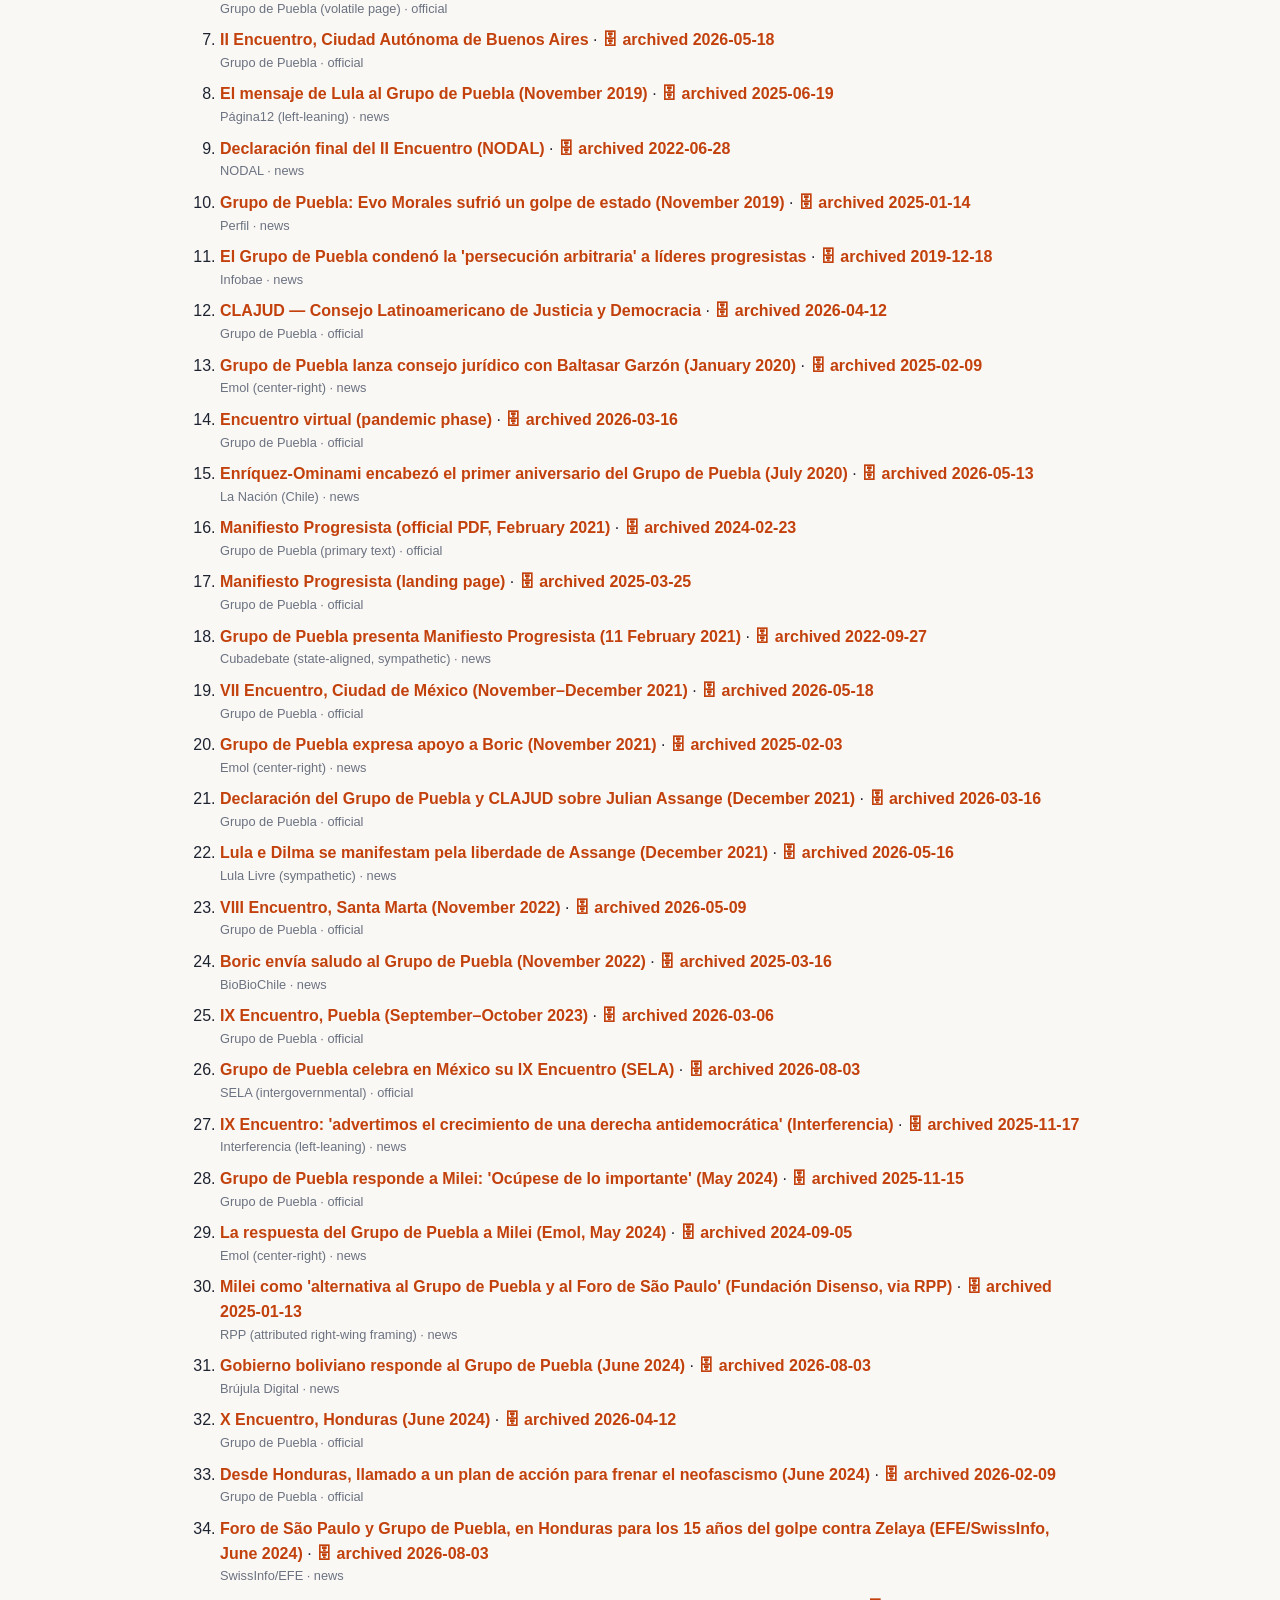
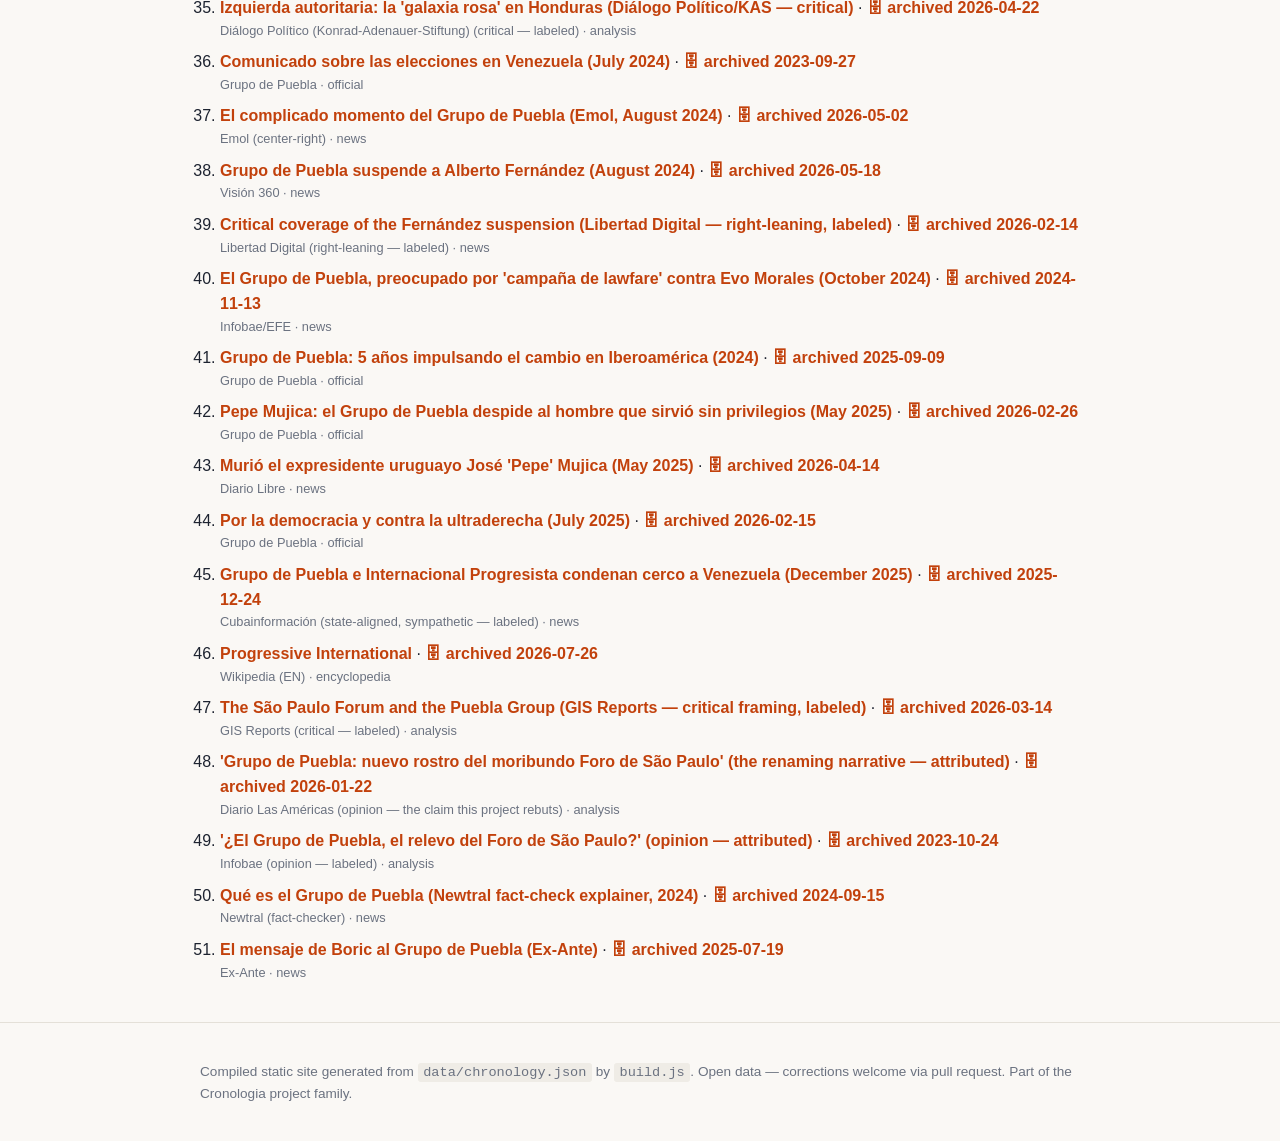
==== commit ded5eecc: "Adopt the reference i18n layer; fix the untranslated stance notes (core#74) Ports the template's ref" ====
--- a/docs/en/index.html
+++ b/docs/en/index.html
@@ -376,31 +376,31 @@
       <ol class="references">
         <li id="ref-1">
           <a href="https://www.grupodepuebla.org/encuentro-de-puebla/" rel="noopener noreferrer" target="_blank">Encuentro de Puebla (I Encuentro, July 2019)</a> · <a class="archive-link" href="https://web.archive.org/web/20260518185025/https://www.grupodepuebla.org/encuentro-de-puebla/" rel="noopener noreferrer" target="_blank">🗄 archived 2026-05-18</a>
-          <span class="ref-meta">Grupo de Puebla (official — volatile, archive) · official-site</span>
+          <span class="ref-meta">Grupo de Puebla (volatile page — archived where possible) · official</span>
         </li>
         <li id="ref-2">
           <a href="https://redh-cuba.org/2019/07/declaracion-de-puebla/" rel="noopener noreferrer" target="_blank">Declaración de Puebla (full text mirror, July 2019)</a> · <a class="archive-link" href="https://web.archive.org/web/20260313213156/https://redh-cuba.org/2019/07/declaracion-de-puebla/" rel="noopener noreferrer" target="_blank">🗄 archived 2026-03-13</a>
-          <span class="ref-meta">REDH (mirror of primary text) · primary</span>
+          <span class="ref-meta">REDH (mirror of primary text) · web</span>
         </li>
         <li id="ref-3">
           <a href="https://es.wikipedia.org/wiki/Grupo_de_Puebla" rel="noopener noreferrer" target="_blank">Grupo de Puebla</a> · <a class="archive-link" href="https://web.archive.org/web/20260113233729/https://es.wikipedia.org/wiki/Grupo_de_Puebla" rel="noopener noreferrer" target="_blank">🗄 archived 2026-01-13</a>
-          <span class="ref-meta">Wikipedia (ES) — EN has no article as of July 2026 · encyclopedia</span>
+          <span class="ref-meta">Wikipedia (ES) (EN has no article as of July 2026) · encyclopedia</span>
         </li>
         <li id="ref-4">
           <a href="https://www.grupodepuebla.org/en/fundadores/" rel="noopener noreferrer" target="_blank">Grupo de Puebla — Fundadores (member list; fluctuates, retrieved July 2026)</a> · <a class="archive-link" href="https://web.archive.org/web/20260412052233/https://www.grupodepuebla.org/en/fundadores/" rel="noopener noreferrer" target="_blank">🗄 archived 2026-04-12</a>
-          <span class="ref-meta">Grupo de Puebla (official — volatile, archive) · official-site</span>
+          <span class="ref-meta">Grupo de Puebla (volatile page — archived where possible) · official</span>
         </li>
         <li id="ref-5">
           <a href="https://www.grupodepuebla.org/en/encuentros/" rel="noopener noreferrer" target="_blank">Grupo de Puebla — Encuentros index</a> · <a class="archive-link" href="https://web.archive.org/web/20250117014638/https://www.grupodepuebla.org/en/encuentros/" rel="noopener noreferrer" target="_blank">🗄 archived 2025-01-17</a>
-          <span class="ref-meta">Grupo de Puebla (official) · official-site</span>
+          <span class="ref-meta">Grupo de Puebla · official</span>
         </li>
         <li id="ref-6">
           <a href="https://www.grupodepuebla.org/en/comunicados/" rel="noopener noreferrer" target="_blank">Grupo de Puebla — Comunicados</a> · <a class="archive-link" href="https://web.archive.org/web/20260417131351/https://www.grupodepuebla.org/en/comunicados/" rel="noopener noreferrer" target="_blank">🗄 archived 2026-04-17</a>
-          <span class="ref-meta">Grupo de Puebla (official — volatile) · official-site</span>
+          <span class="ref-meta">Grupo de Puebla (volatile page) · official</span>
         </li>
         <li id="ref-7">
           <a href="https://www.grupodepuebla.org/ii-encuentro-ciudad-autonoma-de-buenos-aires/" rel="noopener noreferrer" target="_blank">II Encuentro, Ciudad Autónoma de Buenos Aires</a> · <a class="archive-link" href="https://web.archive.org/web/20260518185025/https://www.grupodepuebla.org/ii-encuentro-ciudad-autonoma-de-buenos-aires/" rel="noopener noreferrer" target="_blank">🗄 archived 2026-05-18</a>
-          <span class="ref-meta">Grupo de Puebla (official) · official-site</span>
+          <span class="ref-meta">Grupo de Puebla · official</span>
         </li>
         <li id="ref-8">
           <a href="https://www.pagina12.com.ar/230079-el-mensaje-de-lula-al-grupo-de-puebla" rel="noopener noreferrer" target="_blank">El mensaje de Lula al Grupo de Puebla (November 2019)</a> · <a class="archive-link" href="https://web.archive.org/web/20250619090558/https://www.pagina12.com.ar/230079-el-mensaje-de-lula-al-grupo-de-puebla" rel="noopener noreferrer" target="_blank">🗄 archived 2025-06-19</a>
@@ -420,7 +420,7 @@
         </li>
         <li id="ref-12">
           <a href="https://www.grupodepuebla.org/en/clajud/" rel="noopener noreferrer" target="_blank">CLAJUD — Consejo Latinoamericano de Justicia y Democracia</a> · <a class="archive-link" href="https://web.archive.org/web/20260412063713/https://www.grupodepuebla.org/en/clajud/" rel="noopener noreferrer" target="_blank">🗄 archived 2026-04-12</a>
-          <span class="ref-meta">Grupo de Puebla (official) · official-site</span>
+          <span class="ref-meta">Grupo de Puebla · official</span>
         </li>
         <li id="ref-13">
           <a href="https://www.emol.com/noticias/Internacional/2020/01/24/974540/Grupo-Puebla-Baltasar-Garzon-DDHH.html" rel="noopener noreferrer" target="_blank">Grupo de Puebla lanza consejo jurídico con Baltasar Garzón (January 2020)</a> · <a class="archive-link" href="https://web.archive.org/web/20250209171928/https://www.emol.com/noticias/Internacional/2020/01/24/974540/Grupo-Puebla-Baltasar-Garzon-DDHH.html" rel="noopener noreferrer" target="_blank">🗄 archived 2025-02-09</a>
@@ -428,7 +428,7 @@
         </li>
         <li id="ref-14">
           <a href="https://www.grupodepuebla.org/en/encuentro-virtual/" rel="noopener noreferrer" target="_blank">Encuentro virtual (pandemic phase)</a> · <a class="archive-link" href="https://web.archive.org/web/20260316145708/https://www.grupodepuebla.org/en/encuentro-virtual/" rel="noopener noreferrer" target="_blank">🗄 archived 2026-03-16</a>
-          <span class="ref-meta">Grupo de Puebla (official) · official-site</span>
+          <span class="ref-meta">Grupo de Puebla · official</span>
         </li>
         <li id="ref-15">
           <a href="http://www.lanacion.cl/enriquez-ominami-encabezo-celebracion-del-primer-aniversario-de-grupo-de-puebla-con-un-llamado-a-la-unidad-regional/" rel="noopener noreferrer" target="_blank">Enríquez-Ominami encabezó el primer aniversario del Grupo de Puebla (July 2020)</a> · <a class="archive-link" href="https://web.archive.org/web/20260513074513/https://www.lanacion.cl/enriquez-ominami-encabezo-celebracion-del-primer-aniversario-de-grupo-de-puebla-con-un-llamado-a-la-unidad-regional/" rel="noopener noreferrer" target="_blank">🗄 archived 2026-05-13</a>
@@ -436,11 +436,11 @@
         </li>
         <li id="ref-16">
           <a href="https://www.grupodepuebla.org/wp-content/uploads/2021/02/PUEBLA-MANIFIESTO.pdf" rel="noopener noreferrer" target="_blank">Manifiesto Progresista (official PDF, February 2021)</a> · <a class="archive-link" href="https://web.archive.org/web/20240223224947/https://www.grupodepuebla.org/wp-content/uploads/2021/02/PUEBLA-MANIFIESTO.pdf" rel="noopener noreferrer" target="_blank">🗄 archived 2024-02-23</a>
-          <span class="ref-meta">Grupo de Puebla (primary) · primary</span>
+          <span class="ref-meta">Grupo de Puebla (primary text) · official</span>
         </li>
         <li id="ref-17">
           <a href="https://www.grupodepuebla.org/en/manifiestoprogresista/" rel="noopener noreferrer" target="_blank">Manifiesto Progresista (landing page)</a> · <a class="archive-link" href="https://web.archive.org/web/20250325113609/https://www.grupodepuebla.org/en/manifiestoprogresista/" rel="noopener noreferrer" target="_blank">🗄 archived 2025-03-25</a>
-          <span class="ref-meta">Grupo de Puebla (official) · official-site</span>
+          <span class="ref-meta">Grupo de Puebla · official</span>
         </li>
         <li id="ref-18">
           <a href="http://www.cubadebate.cu/noticias/2021/02/11/grupo-de-puebla-presenta-manifiesto-progresista-para-contrarrestar-al-neoliberalismo/" rel="noopener noreferrer" target="_blank">Grupo de Puebla presenta Manifiesto Progresista (11 February 2021)</a> · <a class="archive-link" href="https://web.archive.org/web/20220927145202/http://www.cubadebate.cu/noticias/2021/02/11/grupo-de-puebla-presenta-manifiesto-progresista-para-contrarrestar-al-neoliberalismo/" rel="noopener noreferrer" target="_blank">🗄 archived 2022-09-27</a>
@@ -448,7 +448,7 @@
         </li>
         <li id="ref-19">
           <a href="https://www.grupodepuebla.org/vii-encuentro-ciudad-de-mexico/" rel="noopener noreferrer" target="_blank">VII Encuentro, Ciudad de México (November–December 2021)</a> · <a class="archive-link" href="https://web.archive.org/web/20260518185025/https://www.grupodepuebla.org/vii-encuentro-ciudad-de-mexico/" rel="noopener noreferrer" target="_blank">🗄 archived 2026-05-18</a>
-          <span class="ref-meta">Grupo de Puebla (official) · official-site</span>
+          <span class="ref-meta">Grupo de Puebla · official</span>
         </li>
         <li id="ref-20">
           <a href="https://www.emol.com/noticias/Internacional/2021/11/30/1039967/grupo-puebla-apoyo-boric-elecciones.html" rel="noopener noreferrer" target="_blank">Grupo de Puebla expresa apoyo a Boric (November 2021)</a> · <a class="archive-link" href="https://web.archive.org/web/20250203124655/https://www.emol.com/noticias/Internacional/2021/11/30/1039967/grupo-puebla-apoyo-boric-elecciones.html" rel="noopener noreferrer" target="_blank">🗄 archived 2025-02-03</a>
@@ -456,7 +456,7 @@
         </li>
         <li id="ref-21">
           <a href="https://www.grupodepuebla.org/en/declaracion-del-grupo-de-puebla-y-del-consejo-latinoamericano-de-justicia-y-democracia-clajud-sobre-la-situacion-de-julian-assange/" rel="noopener noreferrer" target="_blank">Declaración del Grupo de Puebla y CLAJUD sobre Julian Assange (December 2021)</a> · <a class="archive-link" href="https://web.archive.org/web/20260316145026/https://www.grupodepuebla.org/en/declaracion-del-grupo-de-puebla-y-del-consejo-latinoamericano-de-justicia-y-democracia-clajud-sobre-la-situacion-de-julian-assange/" rel="noopener noreferrer" target="_blank">🗄 archived 2026-03-16</a>
-          <span class="ref-meta">Grupo de Puebla (official) · official-site</span>
+          <span class="ref-meta">Grupo de Puebla · official</span>
         </li>
         <li id="ref-22">
           <a href="https://lulalivre.org.br/2021/12/13/lula-e-dilma-se-manifestam-pela-liberdade-de-assange-junto-ao-grupo-de-puebla/" rel="noopener noreferrer" target="_blank">Lula e Dilma se manifestam pela liberdade de Assange (December 2021)</a> · <a class="archive-link" href="https://web.archive.org/web/20260516114524/https://lulalivre.org.br/2021/12/13/lula-e-dilma-se-manifestam-pela-liberdade-de-assange-junto-ao-grupo-de-puebla/" rel="noopener noreferrer" target="_blank">🗄 archived 2026-05-16</a>
@@ -464,7 +464,7 @@
         </li>
         <li id="ref-23">
           <a href="https://www.grupodepuebla.org/viii-encuentro-santa-marta/" rel="noopener noreferrer" target="_blank">VIII Encuentro, Santa Marta (November 2022)</a> · <a class="archive-link" href="https://web.archive.org/web/20260509225524/https://www.grupodepuebla.org/viii-encuentro-santa-marta/" rel="noopener noreferrer" target="_blank">🗄 archived 2026-05-09</a>
-          <span class="ref-meta">Grupo de Puebla (official) · official-site</span>
+          <span class="ref-meta">Grupo de Puebla · official</span>
         </li>
         <li id="ref-24">
           <a href="https://www.biobiochile.cl/noticias/nacional/chile/2022/11/10/presidente-boric-envia-saludo-a-grupo-de-puebla-nos-necesitamos-mas-unidos-que-nunca.shtml" rel="noopener noreferrer" target="_blank">Boric envía saludo al Grupo de Puebla (November 2022)</a> · <a class="archive-link" href="https://web.archive.org/web/20250316033604/https://www.biobiochile.cl/noticias/nacional/chile/2022/11/10/presidente-boric-envia-saludo-a-grupo-de-puebla-nos-necesitamos-mas-unidos-que-nunca.shtml" rel="noopener noreferrer" target="_blank">🗄 archived 2025-03-16</a>
@@ -472,11 +472,11 @@
         </li>
         <li id="ref-25">
           <a href="https://www.grupodepuebla.org/en/ix-encuentro-puebla/" rel="noopener noreferrer" target="_blank">IX Encuentro, Puebla (September–October 2023)</a> · <a class="archive-link" href="https://web.archive.org/web/20260306121511/https://www.grupodepuebla.org/en/ix-encuentro-puebla/" rel="noopener noreferrer" target="_blank">🗄 archived 2026-03-06</a>
-          <span class="ref-meta">Grupo de Puebla (official) · official-site</span>
+          <span class="ref-meta">Grupo de Puebla · official</span>
         </li>
         <li id="ref-26">
           <a href="https://www.sela.org/grupo-de-puebla-celebra-en-mexico-su-ix-encuentro/" rel="noopener noreferrer" target="_blank">Grupo de Puebla celebra en México su IX Encuentro (SELA)</a> · <a class="archive-link" href="https://web.archive.org/web/20260803100819/https://www.sela.org/grupo-de-puebla-celebra-en-mexico-su-ix-encuentro/" rel="noopener noreferrer" target="_blank">🗄 archived 2026-08-03</a>
-          <span class="ref-meta">SELA (intergovernmental) · official-site</span>
+          <span class="ref-meta">SELA (intergovernmental) · official</span>
         </li>
         <li id="ref-27">
           <a href="https://interferencia.cl/articulos/ixo-encuentro-del-grupo-de-puebla-advertimos-el-crecimiento-en-latinoamerica-de-una" rel="noopener noreferrer" target="_blank">IX Encuentro: &#39;advertimos el crecimiento de una derecha antidemocrática&#39; (Interferencia)</a> · <a class="archive-link" href="https://web.archive.org/web/20251117155923/https://interferencia.cl/articulos/ixo-encuentro-del-grupo-de-puebla-advertimos-el-crecimiento-en-latinoamerica-de-una" rel="noopener noreferrer" target="_blank">🗄 archived 2025-11-17</a>
@@ -484,7 +484,7 @@
         </li>
         <li id="ref-28">
           <a href="https://www.grupodepuebla.org/en/grupo-de-puebla-responde-a-milei-ocupese-de-lo-importante/" rel="noopener noreferrer" target="_blank">Grupo de Puebla responde a Milei: &#39;Ocúpese de lo importante&#39; (May 2024)</a> · <a class="archive-link" href="https://web.archive.org/web/20251115174940/https://www.grupodepuebla.org/en/grupo-de-puebla-responde-a-milei-ocupese-de-lo-importante/" rel="noopener noreferrer" target="_blank">🗄 archived 2025-11-15</a>
-          <span class="ref-meta">Grupo de Puebla (official) · official-site</span>
+          <span class="ref-meta">Grupo de Puebla · official</span>
         </li>
         <li id="ref-29">
           <a href="https://www.emol.com/noticias/Internacional/2024/05/23/1131610/grupo-puebla-respuesta-milei.html" rel="noopener noreferrer" target="_blank">La respuesta del Grupo de Puebla a Milei (Emol, May 2024)</a> · <a class="archive-link" href="https://web.archive.org/web/20240905182044/https://www.emol.com/noticias/Internacional/2024/05/23/1131610/grupo-puebla-respuesta-milei.html" rel="noopener noreferrer" target="_blank">🗄 archived 2024-09-05</a>
@@ -500,23 +500,23 @@
         </li>
         <li id="ref-32">
           <a href="https://www.grupodepuebla.org/en/x-encuentro-honduras/" rel="noopener noreferrer" target="_blank">X Encuentro, Honduras (June 2024)</a> · <a class="archive-link" href="https://web.archive.org/web/20260412063238/https://www.grupodepuebla.org/en/x-encuentro-honduras/" rel="noopener noreferrer" target="_blank">🗄 archived 2026-04-12</a>
-          <span class="ref-meta">Grupo de Puebla (official) · official-site</span>
+          <span class="ref-meta">Grupo de Puebla · official</span>
         </li>
         <li id="ref-33">
           <a href="https://www.grupodepuebla.org/en/desde-honduras-el-grupo-de-puebla-llama-a-plan-de-accion-para-frenar-el-neofascismo/" rel="noopener noreferrer" target="_blank">Desde Honduras, llamado a un plan de acción para frenar el neofascismo (June 2024)</a> · <a class="archive-link" href="https://web.archive.org/web/20260209002536/https://www.grupodepuebla.org/en/desde-honduras-el-grupo-de-puebla-llama-a-plan-de-accion-para-frenar-el-neofascismo/" rel="noopener noreferrer" target="_blank">🗄 archived 2026-02-09</a>
-          <span class="ref-meta">Grupo de Puebla (official) · official-site</span>
+          <span class="ref-meta">Grupo de Puebla · official</span>
         </li>
         <li id="ref-34">
           <a href="https://www.swissinfo.ch/spa/foro-de-s%C3%A3o-paulo-y-grupo-de-puebla,-en-honduras-para-los-15-a%C3%B1os-del-golpe-contra-zelaya/81684246" rel="noopener noreferrer" target="_blank">Foro de São Paulo y Grupo de Puebla, en Honduras para los 15 años del golpe contra Zelaya (EFE/SwissInfo, June 2024)</a> · <a class="archive-link" href="https://web.archive.org/web/20260803100955/https://www.swissinfo.ch/spa/foro-de-s%C3%A3o-paulo-y-grupo-de-puebla,-en-honduras-para-los-15-a%C3%B1os-del-golpe-contra-zelaya/81684246" rel="noopener noreferrer" target="_blank">🗄 archived 2026-08-03</a>
-          <span class="ref-meta">SwissInfo/EFE (wire) · news</span>
+          <span class="ref-meta">SwissInfo/EFE · news</span>
         </li>
         <li id="ref-35">
           <a href="https://dialogopolitico.org/agenda/izquierda-autoritaria-galaxia-rosa-honduras/" rel="noopener noreferrer" target="_blank">Izquierda autoritaria: la &#39;galaxia rosa&#39; en Honduras (Diálogo Político/KAS — critical)</a> · <a class="archive-link" href="https://web.archive.org/web/20260422224545/https://dialogopolitico.org/agenda/izquierda-autoritaria-galaxia-rosa-honduras/" rel="noopener noreferrer" target="_blank">🗄 archived 2026-04-22</a>
-          <span class="ref-meta">Diálogo Político (Konrad-Adenauer-Stiftung — critical, labeled) · critical</span>
+          <span class="ref-meta">Diálogo Político (Konrad-Adenauer-Stiftung) (critical — labeled) · analysis</span>
         </li>
         <li id="ref-36">
           <a href="https://www.grupodepuebla.org/en/comunicado-de-prensa-del-grupo-de-puebla-sobre-las-elecciones-en-venezuela/" rel="noopener noreferrer" target="_blank">Comunicado sobre las elecciones en Venezuela (July 2024)</a> · <a class="archive-link" href="https://web.archive.org/web/20230927182803/https://www.grupodepuebla.org/en/comunicado-de-prensa-del-grupo-de-puebla-sobre-las-elecciones-en-venezuela/" rel="noopener noreferrer" target="_blank">🗄 archived 2023-09-27</a>
-          <span class="ref-meta">Grupo de Puebla (official) · official-site</span>
+          <span class="ref-meta">Grupo de Puebla · official</span>
         </li>
         <li id="ref-37">
           <a href="https://www.emol.com/noticias/Internacional/2024/08/09/1139184/grupo-puebla-cuestionamientos-venezuela-albertofernandez.html" rel="noopener noreferrer" target="_blank">El complicado momento del Grupo de Puebla (Emol, August 2024)</a> · <a class="archive-link" href="https://web.archive.org/web/20260502163851/https://www.emol.com/noticias/Internacional/2024/08/09/1139184/grupo-puebla-cuestionamientos-venezuela-albertofernandez.html" rel="noopener noreferrer" target="_blank">🗄 archived 2026-05-02</a>
@@ -528,7 +528,7 @@
         </li>
         <li id="ref-39">
           <a href="https://www.libertaddigital.com/internacional/latinoamerica/2024-08-17/el-lamentable-comunicado-del-feminista-grupo-de-puebla-no-expulsa-a-alberto-fernandez-por-pegar-a-su-mujer-7155975/" rel="noopener noreferrer" target="_blank">Critical coverage of the Fernández suspension (Libertad Digital — right-leaning, labeled)</a> · <a class="archive-link" href="https://web.archive.org/web/20260214011344/https://www.libertaddigital.com/internacional/latinoamerica/2024-08-17/el-lamentable-comunicado-del-feminista-grupo-de-puebla-no-expulsa-a-alberto-fernandez-por-pegar-a-su-mujer-7155975/" rel="noopener noreferrer" target="_blank">🗄 archived 2026-02-14</a>
-          <span class="ref-meta">Libertad Digital (right-leaning — labeled) · critical</span>
+          <span class="ref-meta">Libertad Digital (right-leaning — labeled) · news</span>
         </li>
         <li id="ref-40">
           <a href="https://www.infobae.com/america/agencias/2024/10/04/el-grupo-de-puebla-se-muestra-preocupado-por-campana-de-lawfare-contra-evo-morales/" rel="noopener noreferrer" target="_blank">El Grupo de Puebla, preocupado por &#39;campaña de lawfare&#39; contra Evo Morales (October 2024)</a> · <a class="archive-link" href="https://web.archive.org/web/20241113145903/https://www.infobae.com/america/agencias/2024/10/04/el-grupo-de-puebla-se-muestra-preocupado-por-campana-de-lawfare-contra-evo-morales/" rel="noopener noreferrer" target="_blank">🗄 archived 2024-11-13</a>
@@ -536,11 +536,11 @@
         </li>
         <li id="ref-41">
           <a href="https://www.grupodepuebla.org/en/grupo-de-puebla-5-anos-impulsando-el-cambio-en-iberoamerica/" rel="noopener noreferrer" target="_blank">Grupo de Puebla: 5 años impulsando el cambio en Iberoamérica (2024)</a> · <a class="archive-link" href="https://web.archive.org/web/20250909063944/https://www.grupodepuebla.org/en/grupo-de-puebla-5-anos-impulsando-el-cambio-en-iberoamerica/" rel="noopener noreferrer" target="_blank">🗄 archived 2025-09-09</a>
-          <span class="ref-meta">Grupo de Puebla (official) · official-site</span>
+          <span class="ref-meta">Grupo de Puebla · official</span>
         </li>
         <li id="ref-42">
           <a href="https://www.grupodepuebla.org/pepe-mujica-el-grupo-de-puebla-despide-al-hombre-que-sirvio-sin-privilegios/" rel="noopener noreferrer" target="_blank">Pepe Mujica: el Grupo de Puebla despide al hombre que sirvió sin privilegios (May 2025)</a> · <a class="archive-link" href="https://web.archive.org/web/20260226195705/https://www.grupodepuebla.org/pepe-mujica-el-grupo-de-puebla-despide-al-hombre-que-sirvio-sin-privilegios/" rel="noopener noreferrer" target="_blank">🗄 archived 2026-02-26</a>
-          <span class="ref-meta">Grupo de Puebla (official) · official-site</span>
+          <span class="ref-meta">Grupo de Puebla · official</span>
         </li>
         <li id="ref-43">
           <a href="https://www.diariolibre.com/mundo/america-latina/2025/05/13/murio-el-expresidente-uruguayo-jose-pepe-mujica/3110753" rel="noopener noreferrer" target="_blank">Murió el expresidente uruguayo José &#39;Pepe&#39; Mujica (May 2025)</a> · <a class="archive-link" href="https://web.archive.org/web/20260414130526/https://www.diariolibre.com/mundo/america-latina/2025/05/13/murio-el-expresidente-uruguayo-jose-pepe-mujica/3110753" rel="noopener noreferrer" target="_blank">🗄 archived 2026-04-14</a>
@@ -548,7 +548,7 @@
         </li>
         <li id="ref-44">
           <a href="https://www.grupodepuebla.org/en/por-la-democracia-y-contra-la-ultraderecha/" rel="noopener noreferrer" target="_blank">Por la democracia y contra la ultraderecha (July 2025)</a> · <a class="archive-link" href="https://web.archive.org/web/20260215115249/https://www.grupodepuebla.org/en/por-la-democracia-y-contra-la-ultraderecha/" rel="noopener noreferrer" target="_blank">🗄 archived 2026-02-15</a>
-          <span class="ref-meta">Grupo de Puebla (official) · official-site</span>
+          <span class="ref-meta">Grupo de Puebla · official</span>
         </li>
         <li id="ref-45">
           <a href="https://www.cubainformacion.tv/america-latina/20251224/119737/119737-grupo-de-puebla-e-internacional-progresista-condenan-cerco-a-venezuela" rel="noopener noreferrer" target="_blank">Grupo de Puebla e Internacional Progresista condenan cerco a Venezuela (December 2025)</a> · <a class="archive-link" href="https://web.archive.org/web/20251224124414/https://www.cubainformacion.tv/america-latina/20251224/119737/119737-grupo-de-puebla-e-internacional-progresista-condenan-cerco-a-venezuela" rel="noopener noreferrer" target="_blank">🗄 archived 2025-12-24</a>
@@ -560,15 +560,15 @@
         </li>
         <li id="ref-47">
           <a href="https://www.gisreportsonline.com/r/sao-paulo-forum/" rel="noopener noreferrer" target="_blank">The São Paulo Forum and the Puebla Group (GIS Reports — critical framing, labeled)</a> · <a class="archive-link" href="https://web.archive.org/web/20260314020258/https://www.gisreportsonline.com/r/sao-paulo-forum/" rel="noopener noreferrer" target="_blank">🗄 archived 2026-03-14</a>
-          <span class="ref-meta">GIS Reports (critical — labeled) · critical</span>
+          <span class="ref-meta">GIS Reports (critical — labeled) · analysis</span>
         </li>
         <li id="ref-48">
           <a href="https://www.diariolasamericas.com/america-latina/grupo-puebla-nuevo-rostro-del-moribundo-foro-sao-paulo-n4219665" rel="noopener noreferrer" target="_blank">&#39;Grupo de Puebla: nuevo rostro del moribundo Foro de São Paulo&#39; (the renaming narrative — attributed)</a> · <a class="archive-link" href="https://web.archive.org/web/20260122201501/https://www.diariolasamericas.com/america-latina/grupo-puebla-nuevo-rostro-del-moribundo-foro-sao-paulo-n4219665" rel="noopener noreferrer" target="_blank">🗄 archived 2026-01-22</a>
-          <span class="ref-meta">Diario Las Américas (opinion — the claim this project rebuts) · critical</span>
+          <span class="ref-meta">Diario Las Américas (opinion — the claim this project rebuts) · analysis</span>
         </li>
         <li id="ref-49">
           <a href="https://www.infobae.com/america/opinion/2023/10/08/el-grupo-de-puebla-el-relevo-del-foro-de-sao-paulo/" rel="noopener noreferrer" target="_blank">&#39;¿El Grupo de Puebla, el relevo del Foro de São Paulo?&#39; (opinion — attributed)</a> · <a class="archive-link" href="https://web.archive.org/web/20231024134035/https://www.infobae.com/america/opinion/2023/10/08/el-grupo-de-puebla-el-relevo-del-foro-de-sao-paulo/" rel="noopener noreferrer" target="_blank">🗄 archived 2023-10-24</a>
-          <span class="ref-meta">Infobae (opinion — labeled) · critical</span>
+          <span class="ref-meta">Infobae (opinion — labeled) · analysis</span>
         </li>
         <li id="ref-50">
           <a href="https://www.newtral.es/grupo-de-puebla/20240807/" rel="noopener noreferrer" target="_blank">Qué es el Grupo de Puebla (Newtral fact-check explainer, 2024)</a> · <a class="archive-link" href="https://web.archive.org/web/20240915161147/https://www.newtral.es/grupo-de-puebla/20240807/" rel="noopener noreferrer" target="_blank">🗄 archived 2024-09-15</a>
--- a/docs/styles.css
+++ b/docs/styles.css
@@ -111,6 +111,7 @@
 
 /* References */
 ol.references { padding-left: 1.25rem; }
+.ref-note { display: block; margin-top: .2rem; font-size: .84rem; opacity: .82; font-style: italic; }
 ol.references li { margin-bottom: .6rem; }
 ol.references a { color: var(--accent); text-decoration: none; font-weight: 600; }
 ol.references a:hover { text-decoration: underline; }
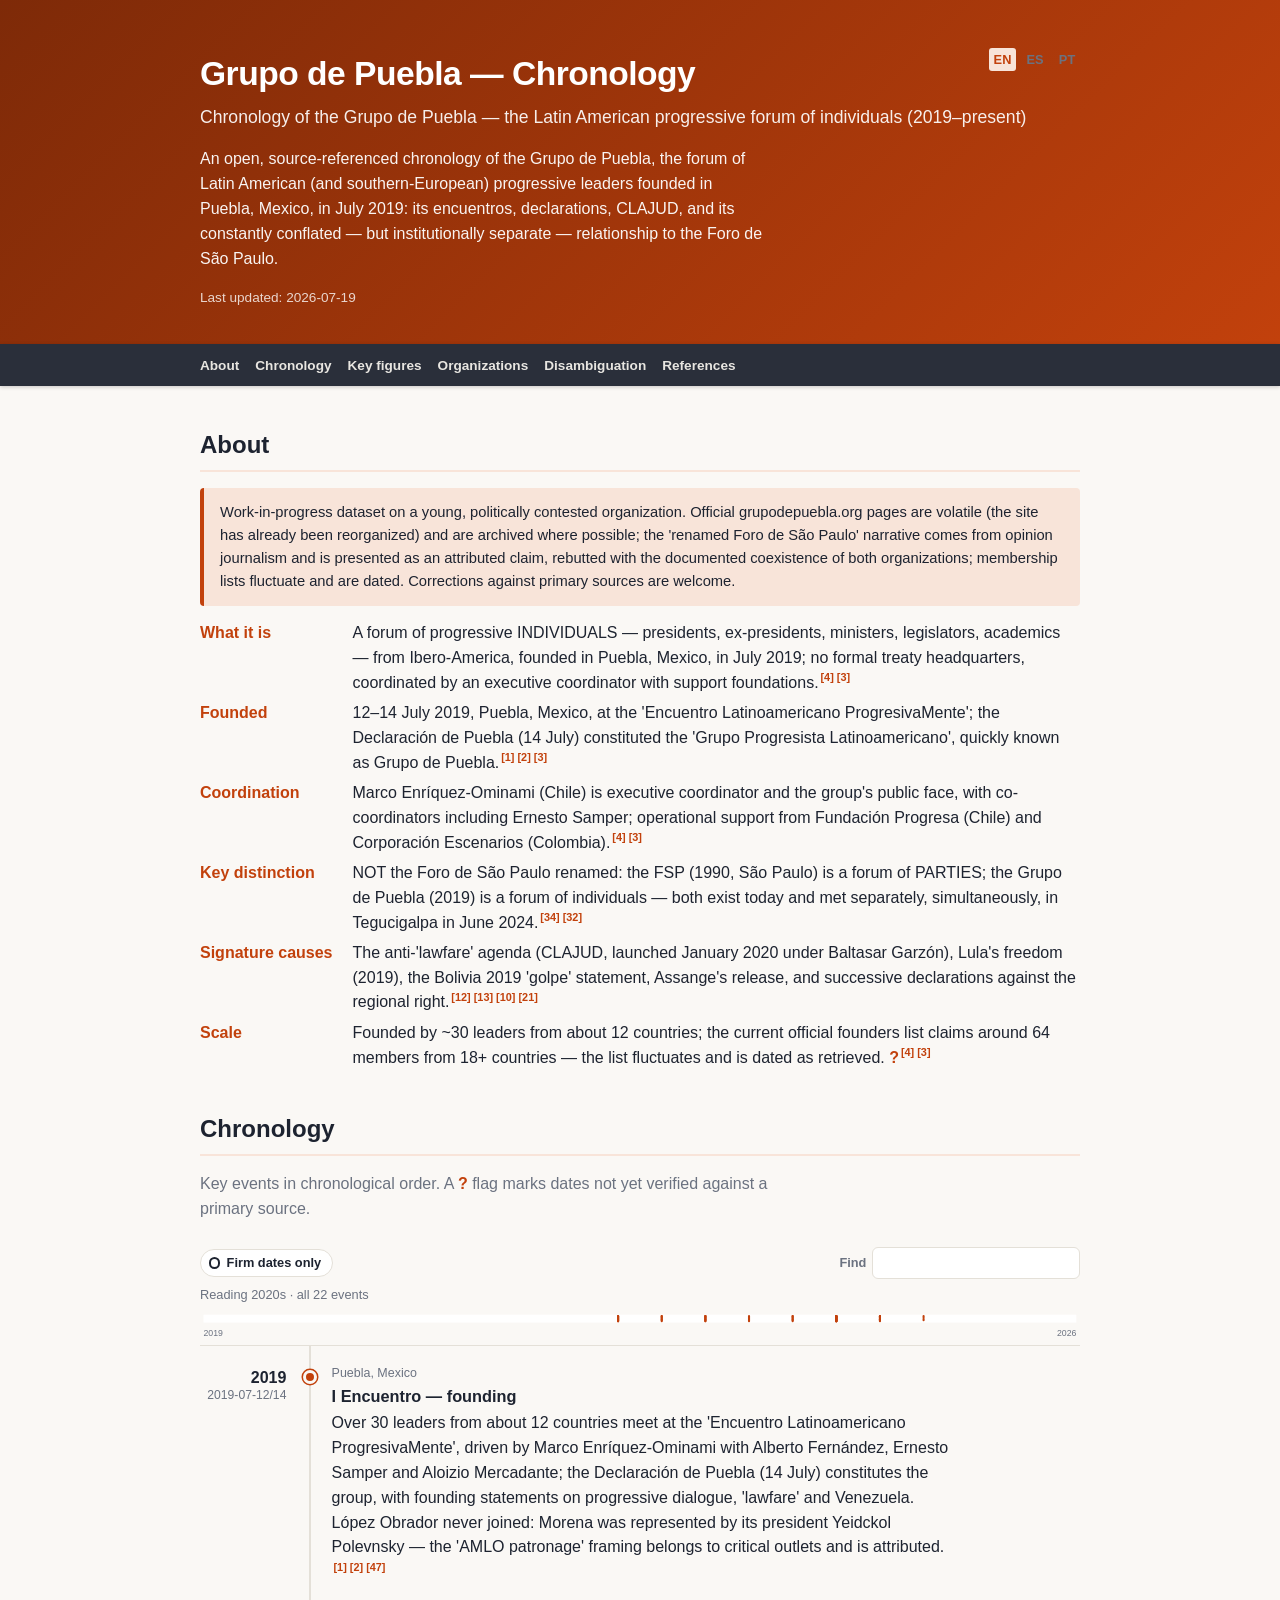
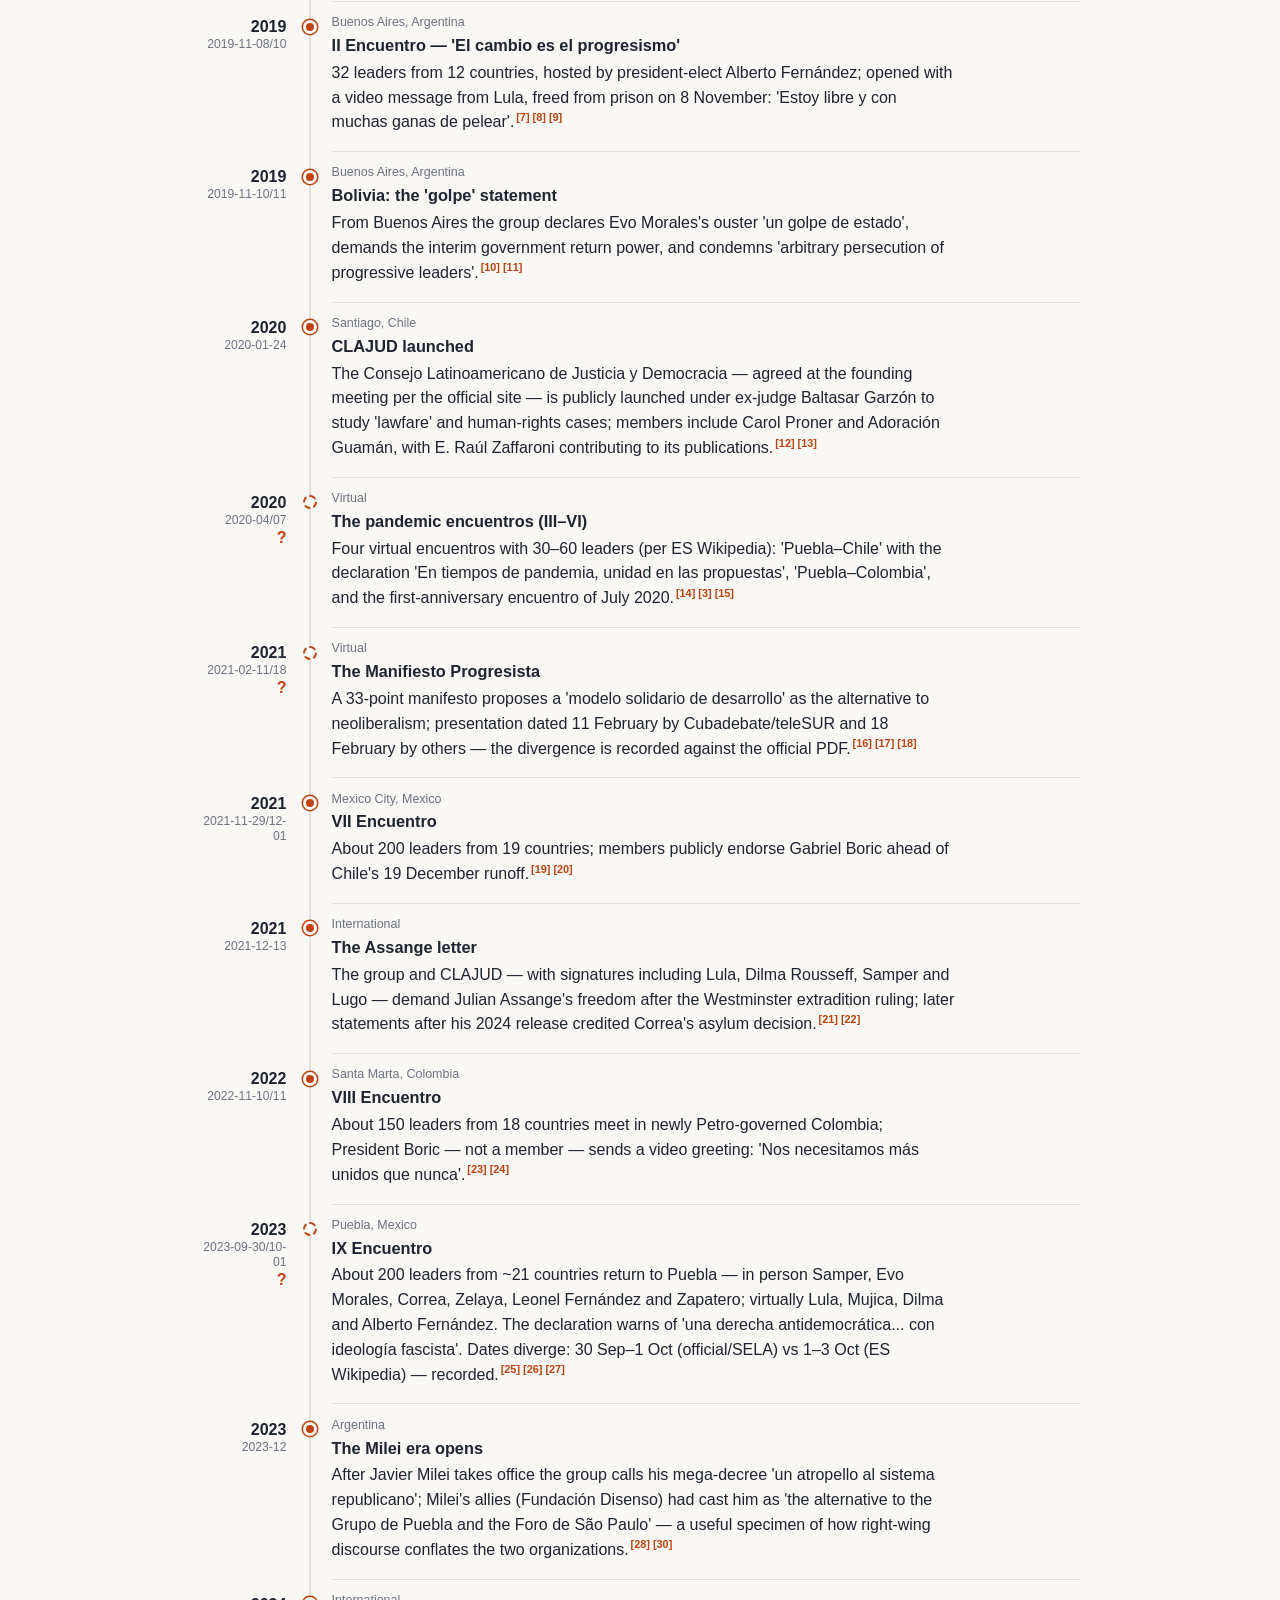
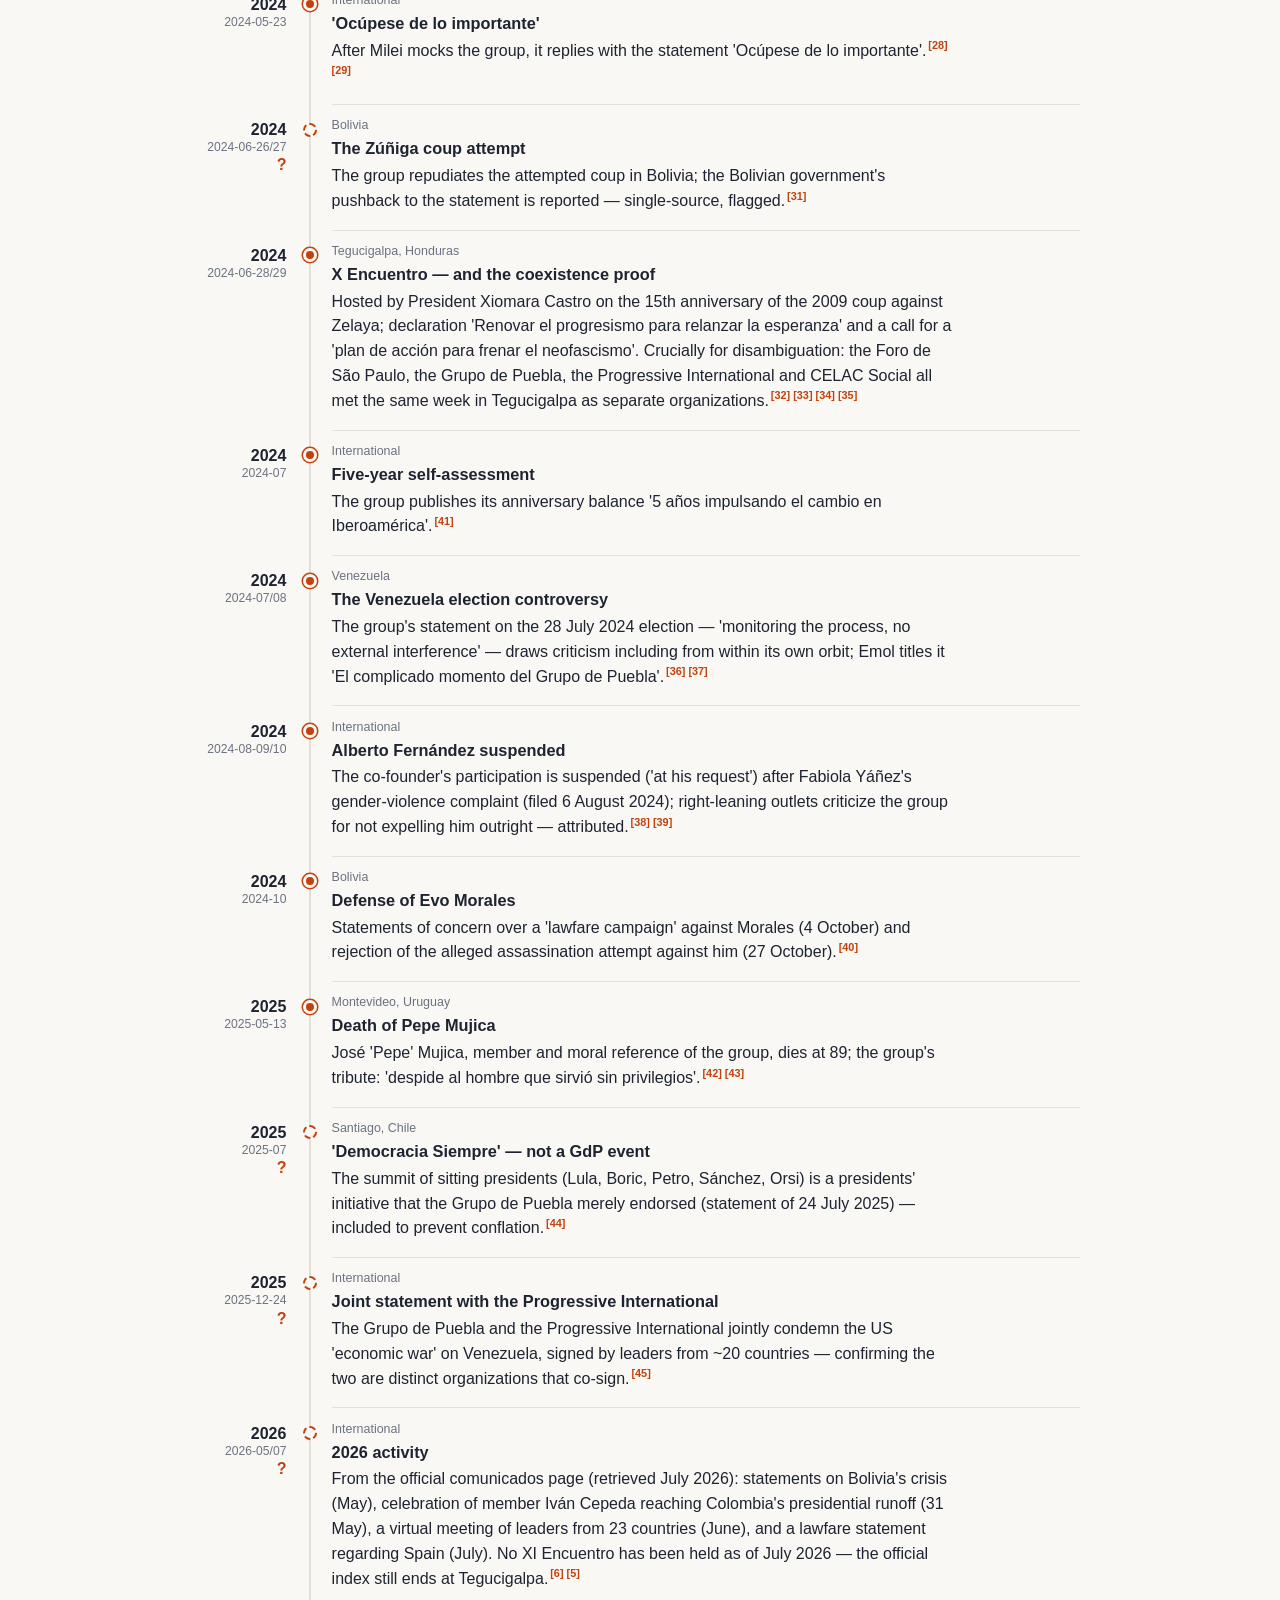
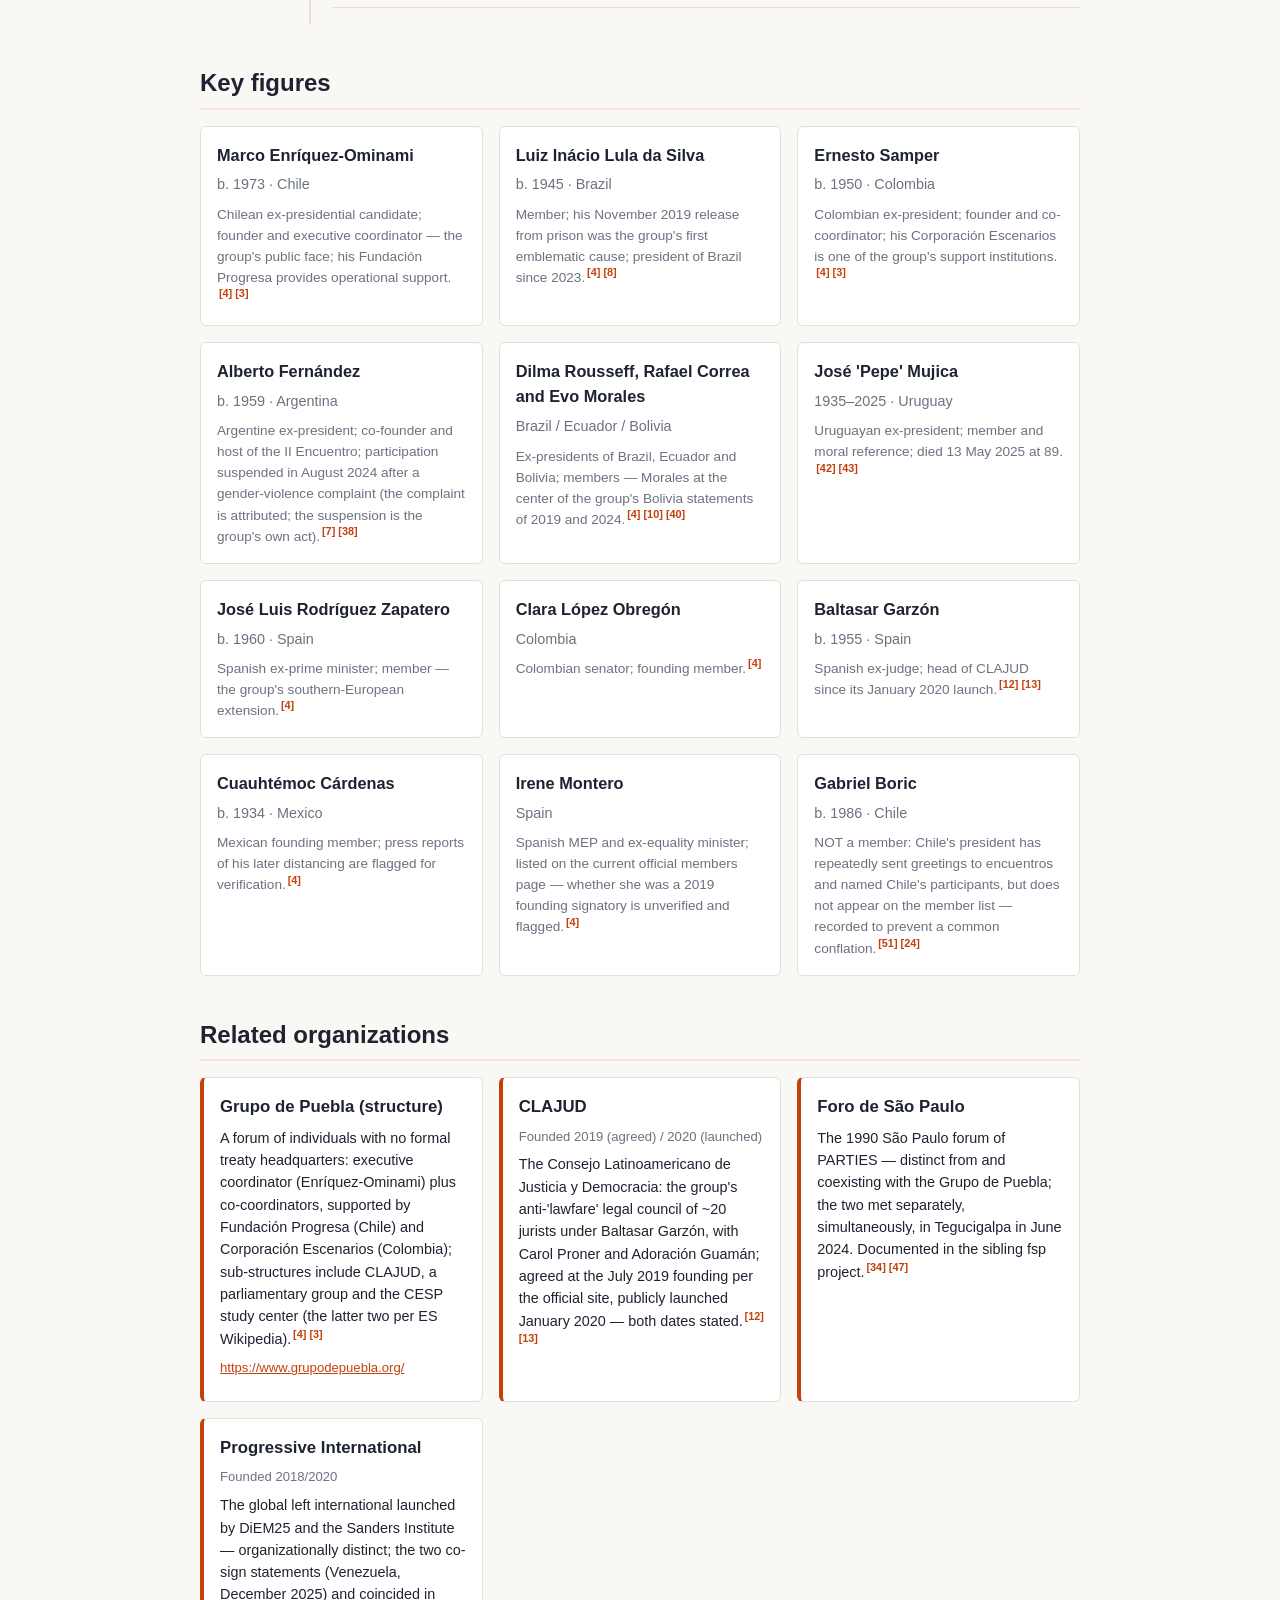
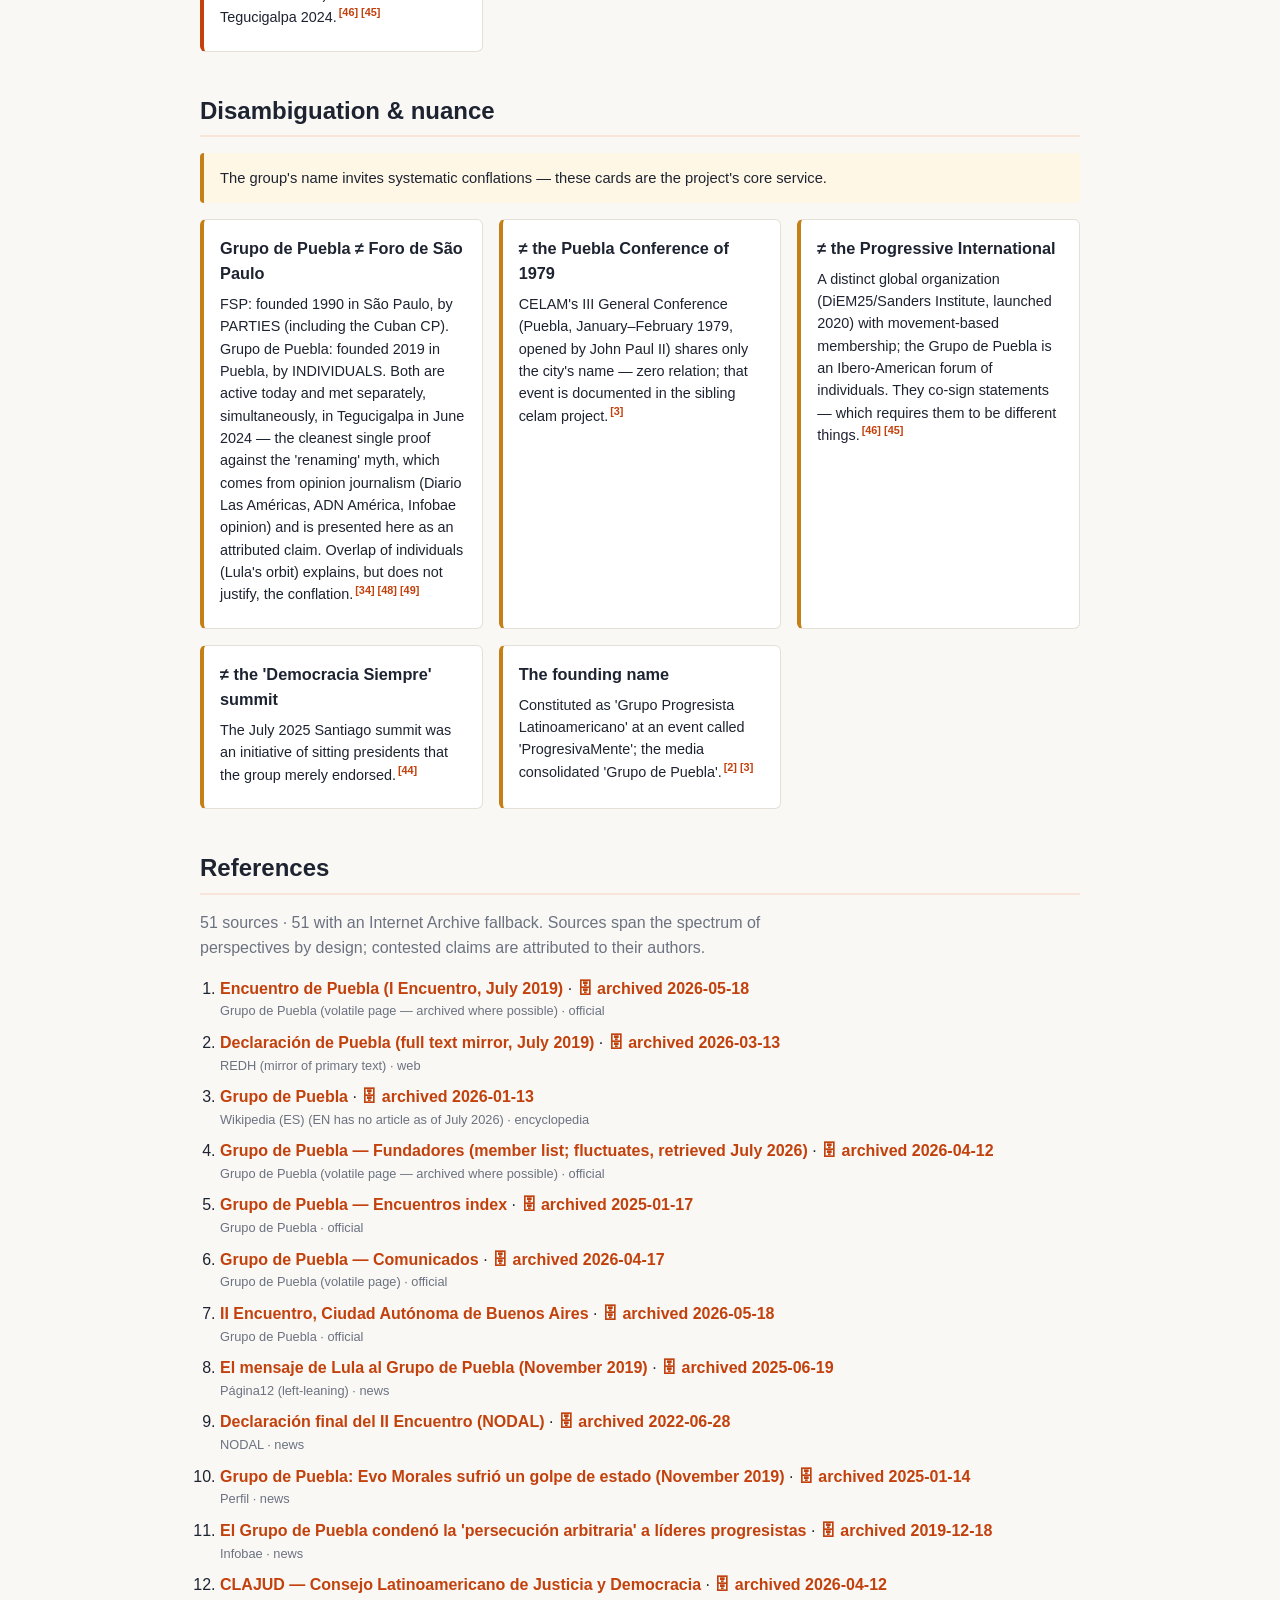
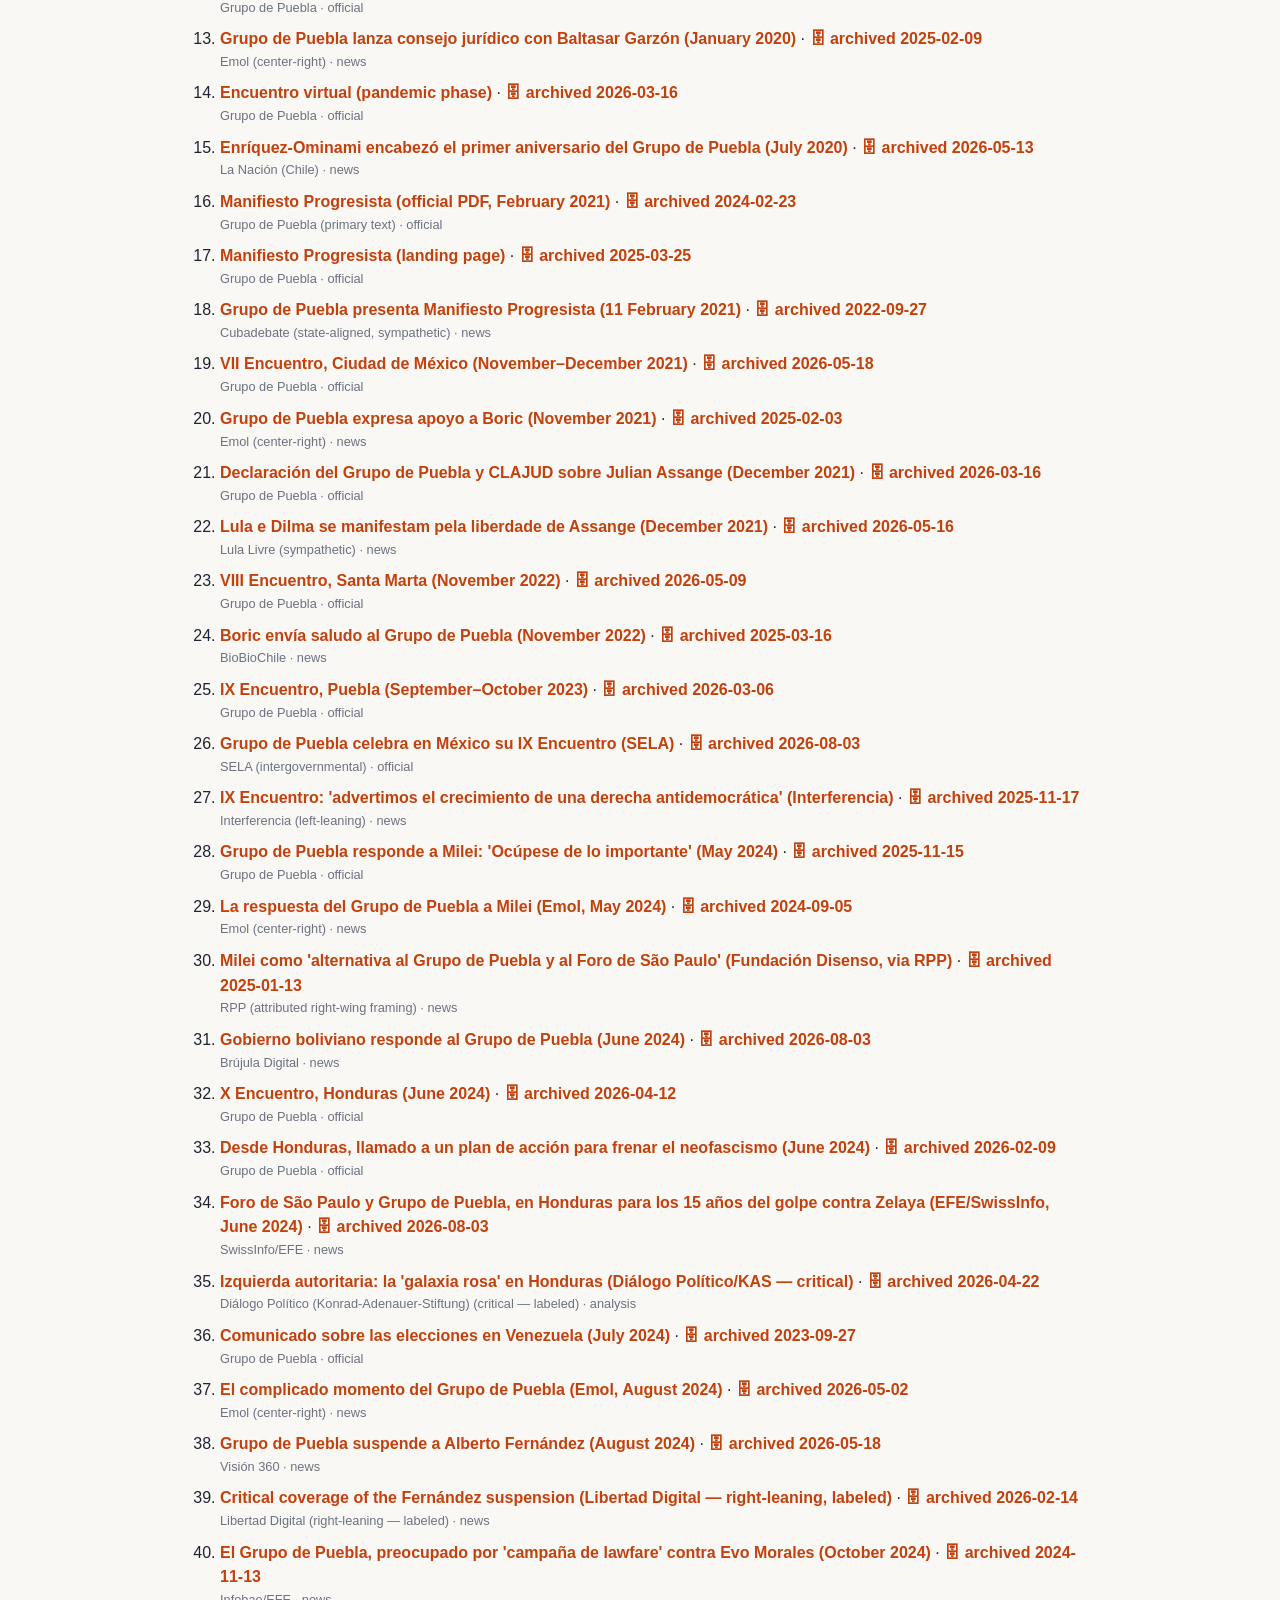
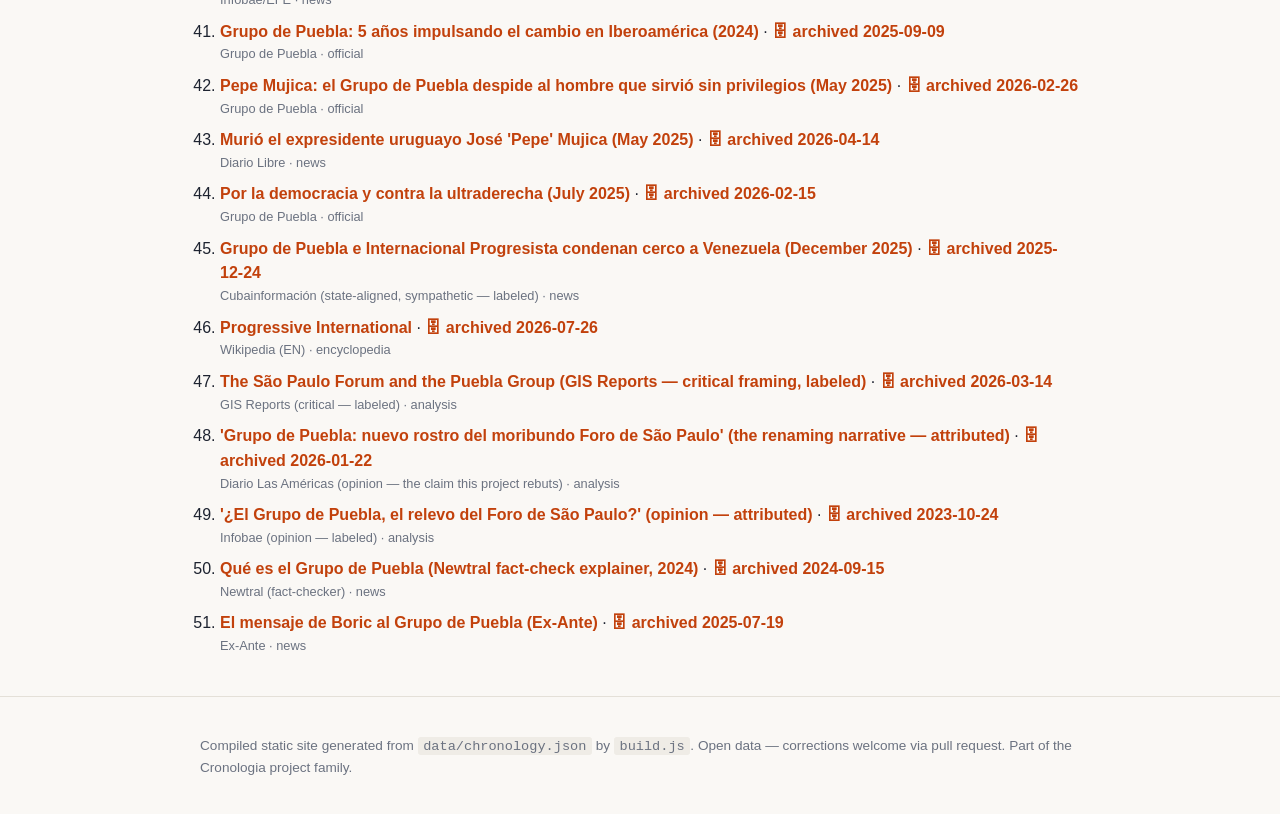
==== commit d4994a48: "Chronology as a time river (#24) Moves the site onto the current core template (build.js, validate-d" ====
--- a/docs/en/index.html
+++ b/docs/en/index.html
@@ -14,6 +14,7 @@
     gtag('config', 'G-R9LV1QZHVE');
   </script>
   <link rel="stylesheet" href="../styles.css">
+  <script src="../river.js" defer></script>
   <link rel="canonical" href="https://cronologia.github.io/grupopuebla/en/">
   <link rel="alternate" hreflang="en" href="https://cronologia.github.io/grupopuebla/en/">
   <link rel="alternate" hreflang="es" href="https://cronologia.github.io/grupopuebla/es/">
@@ -81,153 +82,223 @@
       </dl>
     </section>
 
-    <section id="chronology">
+    <section id="chronology" class="river">
       <h2>Chronology</h2>
       <p class="section-intro">Key events in chronological order. A <span class="flag">?</span> flag marks
       dates not yet verified against a primary source.</p>
-      <div class="table-scroll">
-      <table class="meetings">
-        <thead>
-          <tr><th>Year</th><th>Date</th><th>Place</th><th>Event</th></tr>
-        </thead>
-        <tbody>
-        <tr class="decade-row" id="decade-2010"><th colspan="4">2010s</th></tr>
-        <tr>
-          <td class="year">2019</td>
-          <td>2019-07-12/14</td>
-          <td>Puebla, Mexico</td>
-          <td><strong>I Encuentro — founding</strong> <span class="muted">— Over 30 leaders from about 12 countries meet at the &#39;Encuentro Latinoamericano ProgresivaMente&#39;, driven by Marco Enríquez-Ominami with Alberto Fernández, Ernesto Samper and Aloizio Mercadante; the Declaración de Puebla (14 July) constitutes the group, with founding statements on progressive dialogue, &#39;lawfare&#39; and Venezuela. López Obrador never joined: Morena was represented by its president Yeidckol Polevnsky — the &#39;AMLO patronage&#39; framing belongs to critical outlets and is attributed.</span><sup class="cite"><a href="#ref-1" title="Reference 1">[1]</a> <a href="#ref-2" title="Reference 2">[2]</a> <a href="#ref-47" title="Reference 47">[47]</a></sup></td>
-        </tr>
-        <tr>
-          <td class="year">2019</td>
-          <td>2019-11-08/10</td>
-          <td>Buenos Aires, Argentina</td>
-          <td><strong>II Encuentro — &#39;El cambio es el progresismo&#39;</strong> <span class="muted">— 32 leaders from 12 countries, hosted by president-elect Alberto Fernández; opened with a video message from Lula, freed from prison on 8 November: &#39;Estoy libre y con muchas ganas de pelear&#39;.</span><sup class="cite"><a href="#ref-7" title="Reference 7">[7]</a> <a href="#ref-8" title="Reference 8">[8]</a> <a href="#ref-9" title="Reference 9">[9]</a></sup></td>
-        </tr>
-        <tr>
-          <td class="year">2019</td>
-          <td>2019-11-10/11</td>
-          <td>Buenos Aires, Argentina</td>
-          <td><strong>Bolivia: the &#39;golpe&#39; statement</strong> <span class="muted">— From Buenos Aires the group declares Evo Morales&#39;s ouster &#39;un golpe de estado&#39;, demands the interim government return power, and condemns &#39;arbitrary persecution of progressive leaders&#39;.</span><sup class="cite"><a href="#ref-10" title="Reference 10">[10]</a> <a href="#ref-11" title="Reference 11">[11]</a></sup></td>
-        </tr>
-        <tr class="decade-row" id="decade-2020"><th colspan="4">2020s</th></tr>
-        <tr>
-          <td class="year">2020</td>
-          <td>2020-01-24</td>
-          <td>Santiago, Chile</td>
-          <td><strong>CLAJUD launched</strong> <span class="muted">— The Consejo Latinoamericano de Justicia y Democracia — agreed at the founding meeting per the official site — is publicly launched under ex-judge Baltasar Garzón to study &#39;lawfare&#39; and human-rights cases; members include Carol Proner and Adoración Guamán, with E. Raúl Zaffaroni contributing to its publications.</span><sup class="cite"><a href="#ref-12" title="Reference 12">[12]</a> <a href="#ref-13" title="Reference 13">[13]</a></sup></td>
-        </tr>
-        <tr>
-          <td class="year">2020</td>
-          <td>2020-04/07 <span class="flag" title="Date not yet verified against a primary source">?</span></td>
-          <td>Virtual</td>
-          <td><strong>The pandemic encuentros (III–VI)</strong> <span class="muted">— Four virtual encuentros with 30–60 leaders (per ES Wikipedia): &#39;Puebla–Chile&#39; with the declaration &#39;En tiempos de pandemia, unidad en las propuestas&#39;, &#39;Puebla–Colombia&#39;, and the first-anniversary encuentro of July 2020.</span><sup class="cite"><a href="#ref-14" title="Reference 14">[14]</a> <a href="#ref-3" title="Reference 3">[3]</a> <a href="#ref-15" title="Reference 15">[15]</a></sup></td>
-        </tr>
-        <tr>
-          <td class="year">2021</td>
-          <td>2021-02-11/18 <span class="flag" title="Date not yet verified against a primary source">?</span></td>
-          <td>Virtual</td>
-          <td><strong>The Manifiesto Progresista</strong> <span class="muted">— A 33-point manifesto proposes a &#39;modelo solidario de desarrollo&#39; as the alternative to neoliberalism; presentation dated 11 February by Cubadebate/teleSUR and 18 February by others — the divergence is recorded against the official PDF.</span><sup class="cite"><a href="#ref-16" title="Reference 16">[16]</a> <a href="#ref-17" title="Reference 17">[17]</a> <a href="#ref-18" title="Reference 18">[18]</a></sup></td>
-        </tr>
-        <tr>
-          <td class="year">2021</td>
-          <td>2021-11-29/12-01</td>
-          <td>Mexico City, Mexico</td>
-          <td><strong>VII Encuentro</strong> <span class="muted">— About 200 leaders from 19 countries; members publicly endorse Gabriel Boric ahead of Chile&#39;s 19 December runoff.</span><sup class="cite"><a href="#ref-19" title="Reference 19">[19]</a> <a href="#ref-20" title="Reference 20">[20]</a></sup></td>
-        </tr>
-        <tr>
-          <td class="year">2021</td>
-          <td>2021-12-13</td>
-          <td>International</td>
-          <td><strong>The Assange letter</strong> <span class="muted">— The group and CLAJUD — with signatures including Lula, Dilma Rousseff, Samper and Lugo — demand Julian Assange&#39;s freedom after the Westminster extradition ruling; later statements after his 2024 release credited Correa&#39;s asylum decision.</span><sup class="cite"><a href="#ref-21" title="Reference 21">[21]</a> <a href="#ref-22" title="Reference 22">[22]</a></sup></td>
-        </tr>
-        <tr>
-          <td class="year">2022</td>
-          <td>2022-11-10/11</td>
-          <td>Santa Marta, Colombia</td>
-          <td><strong>VIII Encuentro</strong> <span class="muted">— About 150 leaders from 18 countries meet in newly Petro-governed Colombia; President Boric — not a member — sends a video greeting: &#39;Nos necesitamos más unidos que nunca&#39;.</span><sup class="cite"><a href="#ref-23" title="Reference 23">[23]</a> <a href="#ref-24" title="Reference 24">[24]</a></sup></td>
-        </tr>
-        <tr>
-          <td class="year">2023</td>
-          <td>2023-09-30/10-01 <span class="flag" title="Date not yet verified against a primary source">?</span></td>
-          <td>Puebla, Mexico</td>
-          <td><strong>IX Encuentro</strong> <span class="muted">— About 200 leaders from ~21 countries return to Puebla — in person Samper, Evo Morales, Correa, Zelaya, Leonel Fernández and Zapatero; virtually Lula, Mujica, Dilma and Alberto Fernández. The declaration warns of &#39;una derecha antidemocrática... con ideología fascista&#39;. Dates diverge: 30 Sep–1 Oct (official/SELA) vs 1–3 Oct (ES Wikipedia) — recorded.</span><sup class="cite"><a href="#ref-25" title="Reference 25">[25]</a> <a href="#ref-26" title="Reference 26">[26]</a> <a href="#ref-27" title="Reference 27">[27]</a></sup></td>
-        </tr>
-        <tr>
-          <td class="year">2023</td>
-          <td>2023-12</td>
-          <td>Argentina</td>
-          <td><strong>The Milei era opens</strong> <span class="muted">— After Javier Milei takes office the group calls his mega-decree &#39;un atropello al sistema republicano&#39;; Milei&#39;s allies (Fundación Disenso) had cast him as &#39;the alternative to the Grupo de Puebla and the Foro de São Paulo&#39; — a useful specimen of how right-wing discourse conflates the two organizations.</span><sup class="cite"><a href="#ref-28" title="Reference 28">[28]</a> <a href="#ref-30" title="Reference 30">[30]</a></sup></td>
-        </tr>
-        <tr>
-          <td class="year">2024</td>
-          <td>2024-05-23</td>
-          <td>International</td>
-          <td><strong>&#39;Ocúpese de lo importante&#39;</strong> <span class="muted">— After Milei mocks the group, it replies with the statement &#39;Ocúpese de lo importante&#39;.</span><sup class="cite"><a href="#ref-28" title="Reference 28">[28]</a> <a href="#ref-29" title="Reference 29">[29]</a></sup></td>
-        </tr>
-        <tr>
-          <td class="year">2024</td>
-          <td>2024-06-26/27 <span class="flag" title="Date not yet verified against a primary source">?</span></td>
-          <td>Bolivia</td>
-          <td><strong>The Zúñiga coup attempt</strong> <span class="muted">— The group repudiates the attempted coup in Bolivia; the Bolivian government&#39;s pushback to the statement is reported — single-source, flagged.</span><sup class="cite"><a href="#ref-31" title="Reference 31">[31]</a></sup></td>
-        </tr>
-        <tr>
-          <td class="year">2024</td>
-          <td>2024-06-28/29</td>
-          <td>Tegucigalpa, Honduras</td>
-          <td><strong>X Encuentro — and the coexistence proof</strong> <span class="muted">— Hosted by President Xiomara Castro on the 15th anniversary of the 2009 coup against Zelaya; declaration &#39;Renovar el progresismo para relanzar la esperanza&#39; and a call for a &#39;plan de acción para frenar el neofascismo&#39;. Crucially for disambiguation: the Foro de São Paulo, the Grupo de Puebla, the Progressive International and CELAC Social all met the same week in Tegucigalpa as separate organizations.</span><sup class="cite"><a href="#ref-32" title="Reference 32">[32]</a> <a href="#ref-33" title="Reference 33">[33]</a> <a href="#ref-34" title="Reference 34">[34]</a> <a href="#ref-35" title="Reference 35">[35]</a></sup></td>
-        </tr>
-        <tr>
-          <td class="year">2024</td>
-          <td>2024-07</td>
-          <td>International</td>
-          <td><strong>Five-year self-assessment</strong> <span class="muted">— The group publishes its anniversary balance &#39;5 años impulsando el cambio en Iberoamérica&#39;.</span><sup class="cite"><a href="#ref-41" title="Reference 41">[41]</a></sup></td>
-        </tr>
-        <tr>
-          <td class="year">2024</td>
-          <td>2024-07/08</td>
-          <td>Venezuela</td>
-          <td><strong>The Venezuela election controversy</strong> <span class="muted">— The group&#39;s statement on the 28 July 2024 election — &#39;monitoring the process, no external interference&#39; — draws criticism including from within its own orbit; Emol titles it &#39;El complicado momento del Grupo de Puebla&#39;.</span><sup class="cite"><a href="#ref-36" title="Reference 36">[36]</a> <a href="#ref-37" title="Reference 37">[37]</a></sup></td>
-        </tr>
-        <tr>
-          <td class="year">2024</td>
-          <td>2024-08-09/10</td>
-          <td>International</td>
-          <td><strong>Alberto Fernández suspended</strong> <span class="muted">— The co-founder&#39;s participation is suspended (&#39;at his request&#39;) after Fabiola Yáñez&#39;s gender-violence complaint (filed 6 August 2024); right-leaning outlets criticize the group for not expelling him outright — attributed.</span><sup class="cite"><a href="#ref-38" title="Reference 38">[38]</a> <a href="#ref-39" title="Reference 39">[39]</a></sup></td>
-        </tr>
-        <tr>
-          <td class="year">2024</td>
-          <td>2024-10</td>
-          <td>Bolivia</td>
-          <td><strong>Defense of Evo Morales</strong> <span class="muted">— Statements of concern over a &#39;lawfare campaign&#39; against Morales (4 October) and rejection of the alleged assassination attempt against him (27 October).</span><sup class="cite"><a href="#ref-40" title="Reference 40">[40]</a></sup></td>
-        </tr>
-        <tr>
-          <td class="year">2025</td>
-          <td>2025-05-13</td>
-          <td>Montevideo, Uruguay</td>
-          <td><strong>Death of Pepe Mujica</strong> <span class="muted">— José &#39;Pepe&#39; Mujica, member and moral reference of the group, dies at 89; the group&#39;s tribute: &#39;despide al hombre que sirvió sin privilegios&#39;.</span><sup class="cite"><a href="#ref-42" title="Reference 42">[42]</a> <a href="#ref-43" title="Reference 43">[43]</a></sup></td>
-        </tr>
-        <tr>
-          <td class="year">2025</td>
-          <td>2025-07 <span class="flag" title="Date not yet verified against a primary source">?</span></td>
-          <td>Santiago, Chile</td>
-          <td><strong>&#39;Democracia Siempre&#39; — not a GdP event</strong> <span class="muted">— The summit of sitting presidents (Lula, Boric, Petro, Sánchez, Orsi) is a presidents&#39; initiative that the Grupo de Puebla merely endorsed (statement of 24 July 2025) — included to prevent conflation.</span><sup class="cite"><a href="#ref-44" title="Reference 44">[44]</a></sup></td>
-        </tr>
-        <tr>
-          <td class="year">2025</td>
-          <td>2025-12-24 <span class="flag" title="Date not yet verified against a primary source">?</span></td>
-          <td>International</td>
-          <td><strong>Joint statement with the Progressive International</strong> <span class="muted">— The Grupo de Puebla and the Progressive International jointly condemn the US &#39;economic war&#39; on Venezuela, signed by leaders from ~20 countries — confirming the two are distinct organizations that co-sign.</span><sup class="cite"><a href="#ref-45" title="Reference 45">[45]</a></sup></td>
-        </tr>
-        <tr>
-          <td class="year">2026</td>
-          <td>2026-05/07 <span class="flag" title="Date not yet verified against a primary source">?</span></td>
-          <td>International</td>
-          <td><strong>2026 activity</strong> <span class="muted">— From the official comunicados page (retrieved July 2026): statements on Bolivia&#39;s crisis (May), celebration of member Iván Cepeda reaching Colombia&#39;s presidential runoff (31 May), a virtual meeting of leaders from 23 countries (June), and a lawfare statement regarding Spain (July). No XI Encuentro has been held as of July 2026 — the official index still ends at Tegucigalpa.</span><sup class="cite"><a href="#ref-6" title="Reference 6">[6]</a> <a href="#ref-5" title="Reference 5">[5]</a></sup></td>
-        </tr>
-        </tbody>
-      </table>
-      </div>
+      <div class="rv-bar">
+        <div class="rv-controls" role="group" aria-label="Filter the chronology" hidden>
+          <label class="rv-chip rv-firm"><input type="checkbox" data-firm><span class="rv-sw"></span>Firm dates only</label>
+          <label class="rv-find">Find <input type="search" autocomplete="off"></label>
+          <p class="rv-status" aria-live="polite" data-all="all {n} events" data-some="{n} of {total} events shown" data-reading="Reading"></p>
+        </div>
+        <svg class="rv-ribbon" viewBox="-4 0 1008 29" preserveAspectRatio="xMinYMid meet" role="img" aria-label="Overview of all 22 events; long gaps in the record are drawn as breaks">
+          <rect class="rv-row" x="0" y="2" width="1000" height="9"/>
+          <line class="rv-tick rv-l0" data-i="0" x1="475" x2="475" y1="3.5" y2="9.5"/><line class="rv-tick rv-l0" data-i="1" x1="475" x2="475" y1="3.5" y2="9.5"/><line class="rv-tick rv-l0" data-i="2" x1="475" x2="475" y1="3.5" y2="9.5"/><line class="rv-tick rv-l0" data-i="3" x1="525" x2="525" y1="3.5" y2="9.5"/><line class="rv-tick rv-l0 rv-u" data-i="4" x1="525" x2="525" y1="3.5" y2="9.5"/><line class="rv-tick rv-l0 rv-u" data-i="5" x1="575" x2="575" y1="3.5" y2="9.5"/><line class="rv-tick rv-l0" data-i="6" x1="575" x2="575" y1="3.5" y2="9.5"/><line class="rv-tick rv-l0" data-i="7" x1="575" x2="575" y1="3.5" y2="9.5"/><line class="rv-tick rv-l0" data-i="8" x1="625" x2="625" y1="3.5" y2="9.5"/><line class="rv-tick rv-l0 rv-u" data-i="9" x1="675" x2="675" y1="3.5" y2="9.5"/><line class="rv-tick rv-l0" data-i="10" x1="675" x2="675" y1="3.5" y2="9.5"/><line class="rv-tick rv-l0" data-i="11" x1="725" x2="725" y1="3.5" y2="9.5"/><line class="rv-tick rv-l0 rv-u" data-i="12" x1="725" x2="725" y1="3.5" y2="9.5"/><line class="rv-tick rv-l0" data-i="13" x1="725" x2="725" y1="3.5" y2="9.5"/><line class="rv-tick rv-l0" data-i="14" x1="725" x2="725" y1="3.5" y2="9.5"/><line class="rv-tick rv-l0" data-i="15" x1="725" x2="725" y1="3.5" y2="9.5"/><line class="rv-tick rv-l0" data-i="16" x1="725" x2="725" y1="3.5" y2="9.5"/><line class="rv-tick rv-l0" data-i="17" x1="725" x2="725" y1="3.5" y2="9.5"/><line class="rv-tick rv-l0" data-i="18" x1="775" x2="775" y1="3.5" y2="9.5"/><line class="rv-tick rv-l0 rv-u" data-i="19" x1="775" x2="775" y1="3.5" y2="9.5"/><line class="rv-tick rv-l0 rv-u" data-i="20" x1="775" x2="775" y1="3.5" y2="9.5"/><line class="rv-tick rv-l0 rv-u" data-i="21" x1="825" x2="825" y1="3.5" y2="9.5"/>
+          <text class="rv-axis" x="0" y="26" text-anchor="start">2019</text><text class="rv-axis" x="1000" y="26" text-anchor="end">2026</text><rect class="rv-win" x="0" y="0" width="0" height="13"/>
+        </svg>
+      </div>
+      <ol class="rv-list" style="--lanes:1">
+        <li class="rv-e" id="decade-2010" data-i="0" data-lanes="" data-decade="2010s">
+          <div class="rv-year">2019<small>2019-07-12/14</small></div>
+          <div class="rv-node" aria-hidden="true"><i class="rv-l0" style="--k:0"></i></div>
+          <div class="rv-card">
+            <p class="rv-kick"><span>Puebla, Mexico</span></p>
+            <h3>I Encuentro — founding</h3>
+            <p class="rv-text">Over 30 leaders from about 12 countries meet at the &#39;Encuentro Latinoamericano ProgresivaMente&#39;, driven by Marco Enríquez-Ominami with Alberto Fernández, Ernesto Samper and Aloizio Mercadante; the Declaración de Puebla (14 July) constitutes the group, with founding statements on progressive dialogue, &#39;lawfare&#39; and Venezuela. López Obrador never joined: Morena was represented by its president Yeidckol Polevnsky — the &#39;AMLO patronage&#39; framing belongs to critical outlets and is attributed.<sup class="cite"><a href="#ref-1" title="Reference 1">[1]</a> <a href="#ref-2" title="Reference 2">[2]</a> <a href="#ref-47" title="Reference 47">[47]</a></sup></p>
+          </div>
+        </li>
+        <li class="rv-e" data-i="1" data-lanes="" data-decade="2010s">
+          <div class="rv-year">2019<small>2019-11-08/10</small></div>
+          <div class="rv-node" aria-hidden="true"><i class="rv-l0" style="--k:0"></i></div>
+          <div class="rv-card">
+            <p class="rv-kick"><span>Buenos Aires, Argentina</span></p>
+            <h3>II Encuentro — &#39;El cambio es el progresismo&#39;</h3>
+            <p class="rv-text">32 leaders from 12 countries, hosted by president-elect Alberto Fernández; opened with a video message from Lula, freed from prison on 8 November: &#39;Estoy libre y con muchas ganas de pelear&#39;.<sup class="cite"><a href="#ref-7" title="Reference 7">[7]</a> <a href="#ref-8" title="Reference 8">[8]</a> <a href="#ref-9" title="Reference 9">[9]</a></sup></p>
+          </div>
+        </li>
+        <li class="rv-e" data-i="2" data-lanes="" data-decade="2010s">
+          <div class="rv-year">2019<small>2019-11-10/11</small></div>
+          <div class="rv-node" aria-hidden="true"><i class="rv-l0" style="--k:0"></i></div>
+          <div class="rv-card">
+            <p class="rv-kick"><span>Buenos Aires, Argentina</span></p>
+            <h3>Bolivia: the &#39;golpe&#39; statement</h3>
+            <p class="rv-text">From Buenos Aires the group declares Evo Morales&#39;s ouster &#39;un golpe de estado&#39;, demands the interim government return power, and condemns &#39;arbitrary persecution of progressive leaders&#39;.<sup class="cite"><a href="#ref-10" title="Reference 10">[10]</a> <a href="#ref-11" title="Reference 11">[11]</a></sup></p>
+          </div>
+        </li>
+        <li class="rv-e" id="decade-2020" data-i="3" data-lanes="" data-decade="2020s">
+          <div class="rv-year">2020<small>2020-01-24</small></div>
+          <div class="rv-node" aria-hidden="true"><i class="rv-l0" style="--k:0"></i></div>
+          <div class="rv-card">
+            <p class="rv-kick"><span>Santiago, Chile</span></p>
+            <h3>CLAJUD launched</h3>
+            <p class="rv-text">The Consejo Latinoamericano de Justicia y Democracia — agreed at the founding meeting per the official site — is publicly launched under ex-judge Baltasar Garzón to study &#39;lawfare&#39; and human-rights cases; members include Carol Proner and Adoración Guamán, with E. Raúl Zaffaroni contributing to its publications.<sup class="cite"><a href="#ref-12" title="Reference 12">[12]</a> <a href="#ref-13" title="Reference 13">[13]</a></sup></p>
+          </div>
+        </li>
+        <li class="rv-e rv-u" data-i="4" data-lanes="" data-decade="2020s">
+          <div class="rv-year">2020<small>2020-04/07</small> <span class="flag" title="Date not yet verified against a primary source">?</span></div>
+          <div class="rv-node" aria-hidden="true"><i class="rv-l0" style="--k:0"></i></div>
+          <div class="rv-card">
+            <p class="rv-kick"><span>Virtual</span></p>
+            <h3>The pandemic encuentros (III–VI)</h3>
+            <p class="rv-text">Four virtual encuentros with 30–60 leaders (per ES Wikipedia): &#39;Puebla–Chile&#39; with the declaration &#39;En tiempos de pandemia, unidad en las propuestas&#39;, &#39;Puebla–Colombia&#39;, and the first-anniversary encuentro of July 2020.<sup class="cite"><a href="#ref-14" title="Reference 14">[14]</a> <a href="#ref-3" title="Reference 3">[3]</a> <a href="#ref-15" title="Reference 15">[15]</a></sup></p>
+          </div>
+        </li>
+        <li class="rv-e rv-u" data-i="5" data-lanes="" data-decade="2020s">
+          <div class="rv-year">2021<small>2021-02-11/18</small> <span class="flag" title="Date not yet verified against a primary source">?</span></div>
+          <div class="rv-node" aria-hidden="true"><i class="rv-l0" style="--k:0"></i></div>
+          <div class="rv-card">
+            <p class="rv-kick"><span>Virtual</span></p>
+            <h3>The Manifiesto Progresista</h3>
+            <p class="rv-text">A 33-point manifesto proposes a &#39;modelo solidario de desarrollo&#39; as the alternative to neoliberalism; presentation dated 11 February by Cubadebate/teleSUR and 18 February by others — the divergence is recorded against the official PDF.<sup class="cite"><a href="#ref-16" title="Reference 16">[16]</a> <a href="#ref-17" title="Reference 17">[17]</a> <a href="#ref-18" title="Reference 18">[18]</a></sup></p>
+          </div>
+        </li>
+        <li class="rv-e" data-i="6" data-lanes="" data-decade="2020s">
+          <div class="rv-year">2021<small>2021-11-29/12-01</small></div>
+          <div class="rv-node" aria-hidden="true"><i class="rv-l0" style="--k:0"></i></div>
+          <div class="rv-card">
+            <p class="rv-kick"><span>Mexico City, Mexico</span></p>
+            <h3>VII Encuentro</h3>
+            <p class="rv-text">About 200 leaders from 19 countries; members publicly endorse Gabriel Boric ahead of Chile&#39;s 19 December runoff.<sup class="cite"><a href="#ref-19" title="Reference 19">[19]</a> <a href="#ref-20" title="Reference 20">[20]</a></sup></p>
+          </div>
+        </li>
+        <li class="rv-e" data-i="7" data-lanes="" data-decade="2020s">
+          <div class="rv-year">2021<small>2021-12-13</small></div>
+          <div class="rv-node" aria-hidden="true"><i class="rv-l0" style="--k:0"></i></div>
+          <div class="rv-card">
+            <p class="rv-kick"><span>International</span></p>
+            <h3>The Assange letter</h3>
+            <p class="rv-text">The group and CLAJUD — with signatures including Lula, Dilma Rousseff, Samper and Lugo — demand Julian Assange&#39;s freedom after the Westminster extradition ruling; later statements after his 2024 release credited Correa&#39;s asylum decision.<sup class="cite"><a href="#ref-21" title="Reference 21">[21]</a> <a href="#ref-22" title="Reference 22">[22]</a></sup></p>
+          </div>
+        </li>
+        <li class="rv-e" data-i="8" data-lanes="" data-decade="2020s">
+          <div class="rv-year">2022<small>2022-11-10/11</small></div>
+          <div class="rv-node" aria-hidden="true"><i class="rv-l0" style="--k:0"></i></div>
+          <div class="rv-card">
+            <p class="rv-kick"><span>Santa Marta, Colombia</span></p>
+            <h3>VIII Encuentro</h3>
+            <p class="rv-text">About 150 leaders from 18 countries meet in newly Petro-governed Colombia; President Boric — not a member — sends a video greeting: &#39;Nos necesitamos más unidos que nunca&#39;.<sup class="cite"><a href="#ref-23" title="Reference 23">[23]</a> <a href="#ref-24" title="Reference 24">[24]</a></sup></p>
+          </div>
+        </li>
+        <li class="rv-e rv-u" data-i="9" data-lanes="" data-decade="2020s">
+          <div class="rv-year">2023<small>2023-09-30/10-01</small> <span class="flag" title="Date not yet verified against a primary source">?</span></div>
+          <div class="rv-node" aria-hidden="true"><i class="rv-l0" style="--k:0"></i></div>
+          <div class="rv-card">
+            <p class="rv-kick"><span>Puebla, Mexico</span></p>
+            <h3>IX Encuentro</h3>
+            <p class="rv-text">About 200 leaders from ~21 countries return to Puebla — in person Samper, Evo Morales, Correa, Zelaya, Leonel Fernández and Zapatero; virtually Lula, Mujica, Dilma and Alberto Fernández. The declaration warns of &#39;una derecha antidemocrática... con ideología fascista&#39;. Dates diverge: 30 Sep–1 Oct (official/SELA) vs 1–3 Oct (ES Wikipedia) — recorded.<sup class="cite"><a href="#ref-25" title="Reference 25">[25]</a> <a href="#ref-26" title="Reference 26">[26]</a> <a href="#ref-27" title="Reference 27">[27]</a></sup></p>
+          </div>
+        </li>
+        <li class="rv-e" data-i="10" data-lanes="" data-decade="2020s">
+          <div class="rv-year">2023<small>2023-12</small></div>
+          <div class="rv-node" aria-hidden="true"><i class="rv-l0" style="--k:0"></i></div>
+          <div class="rv-card">
+            <p class="rv-kick"><span>Argentina</span></p>
+            <h3>The Milei era opens</h3>
+            <p class="rv-text">After Javier Milei takes office the group calls his mega-decree &#39;un atropello al sistema republicano&#39;; Milei&#39;s allies (Fundación Disenso) had cast him as &#39;the alternative to the Grupo de Puebla and the Foro de São Paulo&#39; — a useful specimen of how right-wing discourse conflates the two organizations.<sup class="cite"><a href="#ref-28" title="Reference 28">[28]</a> <a href="#ref-30" title="Reference 30">[30]</a></sup></p>
+          </div>
+        </li>
+        <li class="rv-e" data-i="11" data-lanes="" data-decade="2020s">
+          <div class="rv-year">2024<small>2024-05-23</small></div>
+          <div class="rv-node" aria-hidden="true"><i class="rv-l0" style="--k:0"></i></div>
+          <div class="rv-card">
+            <p class="rv-kick"><span>International</span></p>
+            <h3>&#39;Ocúpese de lo importante&#39;</h3>
+            <p class="rv-text">After Milei mocks the group, it replies with the statement &#39;Ocúpese de lo importante&#39;.<sup class="cite"><a href="#ref-28" title="Reference 28">[28]</a> <a href="#ref-29" title="Reference 29">[29]</a></sup></p>
+          </div>
+        </li>
+        <li class="rv-e rv-u" data-i="12" data-lanes="" data-decade="2020s">
+          <div class="rv-year">2024<small>2024-06-26/27</small> <span class="flag" title="Date not yet verified against a primary source">?</span></div>
+          <div class="rv-node" aria-hidden="true"><i class="rv-l0" style="--k:0"></i></div>
+          <div class="rv-card">
+            <p class="rv-kick"><span>Bolivia</span></p>
+            <h3>The Zúñiga coup attempt</h3>
+            <p class="rv-text">The group repudiates the attempted coup in Bolivia; the Bolivian government&#39;s pushback to the statement is reported — single-source, flagged.<sup class="cite"><a href="#ref-31" title="Reference 31">[31]</a></sup></p>
+          </div>
+        </li>
+        <li class="rv-e" data-i="13" data-lanes="" data-decade="2020s">
+          <div class="rv-year">2024<small>2024-06-28/29</small></div>
+          <div class="rv-node" aria-hidden="true"><i class="rv-l0" style="--k:0"></i></div>
+          <div class="rv-card">
+            <p class="rv-kick"><span>Tegucigalpa, Honduras</span></p>
+            <h3>X Encuentro — and the coexistence proof</h3>
+            <p class="rv-text">Hosted by President Xiomara Castro on the 15th anniversary of the 2009 coup against Zelaya; declaration &#39;Renovar el progresismo para relanzar la esperanza&#39; and a call for a &#39;plan de acción para frenar el neofascismo&#39;. Crucially for disambiguation: the Foro de São Paulo, the Grupo de Puebla, the Progressive International and CELAC Social all met the same week in Tegucigalpa as separate organizations.<sup class="cite"><a href="#ref-32" title="Reference 32">[32]</a> <a href="#ref-33" title="Reference 33">[33]</a> <a href="#ref-34" title="Reference 34">[34]</a> <a href="#ref-35" title="Reference 35">[35]</a></sup></p>
+          </div>
+        </li>
+        <li class="rv-e" data-i="14" data-lanes="" data-decade="2020s">
+          <div class="rv-year">2024<small>2024-07</small></div>
+          <div class="rv-node" aria-hidden="true"><i class="rv-l0" style="--k:0"></i></div>
+          <div class="rv-card">
+            <p class="rv-kick"><span>International</span></p>
+            <h3>Five-year self-assessment</h3>
+            <p class="rv-text">The group publishes its anniversary balance &#39;5 años impulsando el cambio en Iberoamérica&#39;.<sup class="cite"><a href="#ref-41" title="Reference 41">[41]</a></sup></p>
+          </div>
+        </li>
+        <li class="rv-e" data-i="15" data-lanes="" data-decade="2020s">
+          <div class="rv-year">2024<small>2024-07/08</small></div>
+          <div class="rv-node" aria-hidden="true"><i class="rv-l0" style="--k:0"></i></div>
+          <div class="rv-card">
+            <p class="rv-kick"><span>Venezuela</span></p>
+            <h3>The Venezuela election controversy</h3>
+            <p class="rv-text">The group&#39;s statement on the 28 July 2024 election — &#39;monitoring the process, no external interference&#39; — draws criticism including from within its own orbit; Emol titles it &#39;El complicado momento del Grupo de Puebla&#39;.<sup class="cite"><a href="#ref-36" title="Reference 36">[36]</a> <a href="#ref-37" title="Reference 37">[37]</a></sup></p>
+          </div>
+        </li>
+        <li class="rv-e" data-i="16" data-lanes="" data-decade="2020s">
+          <div class="rv-year">2024<small>2024-08-09/10</small></div>
+          <div class="rv-node" aria-hidden="true"><i class="rv-l0" style="--k:0"></i></div>
+          <div class="rv-card">
+            <p class="rv-kick"><span>International</span></p>
+            <h3>Alberto Fernández suspended</h3>
+            <p class="rv-text">The co-founder&#39;s participation is suspended (&#39;at his request&#39;) after Fabiola Yáñez&#39;s gender-violence complaint (filed 6 August 2024); right-leaning outlets criticize the group for not expelling him outright — attributed.<sup class="cite"><a href="#ref-38" title="Reference 38">[38]</a> <a href="#ref-39" title="Reference 39">[39]</a></sup></p>
+          </div>
+        </li>
+        <li class="rv-e" data-i="17" data-lanes="" data-decade="2020s">
+          <div class="rv-year">2024<small>2024-10</small></div>
+          <div class="rv-node" aria-hidden="true"><i class="rv-l0" style="--k:0"></i></div>
+          <div class="rv-card">
+            <p class="rv-kick"><span>Bolivia</span></p>
+            <h3>Defense of Evo Morales</h3>
+            <p class="rv-text">Statements of concern over a &#39;lawfare campaign&#39; against Morales (4 October) and rejection of the alleged assassination attempt against him (27 October).<sup class="cite"><a href="#ref-40" title="Reference 40">[40]</a></sup></p>
+          </div>
+        </li>
+        <li class="rv-e" data-i="18" data-lanes="" data-decade="2020s">
+          <div class="rv-year">2025<small>2025-05-13</small></div>
+          <div class="rv-node" aria-hidden="true"><i class="rv-l0" style="--k:0"></i></div>
+          <div class="rv-card">
+            <p class="rv-kick"><span>Montevideo, Uruguay</span></p>
+            <h3>Death of Pepe Mujica</h3>
+            <p class="rv-text">José &#39;Pepe&#39; Mujica, member and moral reference of the group, dies at 89; the group&#39;s tribute: &#39;despide al hombre que sirvió sin privilegios&#39;.<sup class="cite"><a href="#ref-42" title="Reference 42">[42]</a> <a href="#ref-43" title="Reference 43">[43]</a></sup></p>
+          </div>
+        </li>
+        <li class="rv-e rv-u" data-i="19" data-lanes="" data-decade="2020s">
+          <div class="rv-year">2025<small>2025-07</small> <span class="flag" title="Date not yet verified against a primary source">?</span></div>
+          <div class="rv-node" aria-hidden="true"><i class="rv-l0" style="--k:0"></i></div>
+          <div class="rv-card">
+            <p class="rv-kick"><span>Santiago, Chile</span></p>
+            <h3>&#39;Democracia Siempre&#39; — not a GdP event</h3>
+            <p class="rv-text">The summit of sitting presidents (Lula, Boric, Petro, Sánchez, Orsi) is a presidents&#39; initiative that the Grupo de Puebla merely endorsed (statement of 24 July 2025) — included to prevent conflation.<sup class="cite"><a href="#ref-44" title="Reference 44">[44]</a></sup></p>
+          </div>
+        </li>
+        <li class="rv-e rv-u" data-i="20" data-lanes="" data-decade="2020s">
+          <div class="rv-year">2025<small>2025-12-24</small> <span class="flag" title="Date not yet verified against a primary source">?</span></div>
+          <div class="rv-node" aria-hidden="true"><i class="rv-l0" style="--k:0"></i></div>
+          <div class="rv-card">
+            <p class="rv-kick"><span>International</span></p>
+            <h3>Joint statement with the Progressive International</h3>
+            <p class="rv-text">The Grupo de Puebla and the Progressive International jointly condemn the US &#39;economic war&#39; on Venezuela, signed by leaders from ~20 countries — confirming the two are distinct organizations that co-sign.<sup class="cite"><a href="#ref-45" title="Reference 45">[45]</a></sup></p>
+          </div>
+        </li>
+        <li class="rv-e rv-u" data-i="21" data-lanes="" data-decade="2020s">
+          <div class="rv-year">2026<small>2026-05/07</small> <span class="flag" title="Date not yet verified against a primary source">?</span></div>
+          <div class="rv-node" aria-hidden="true"><i class="rv-l0" style="--k:0"></i></div>
+          <div class="rv-card">
+            <p class="rv-kick"><span>International</span></p>
+            <h3>2026 activity</h3>
+            <p class="rv-text">From the official comunicados page (retrieved July 2026): statements on Bolivia&#39;s crisis (May), celebration of member Iván Cepeda reaching Colombia&#39;s presidential runoff (31 May), a virtual meeting of leaders from 23 countries (June), and a lawfare statement regarding Spain (July). No XI Encuentro has been held as of July 2026 — the official index still ends at Tegucigalpa.<sup class="cite"><a href="#ref-6" title="Reference 6">[6]</a> <a href="#ref-5" title="Reference 5">[5]</a></sup></p>
+          </div>
+        </li>
+      </ol>
+      <p class="rv-empty" hidden>No events match. Clear the search or turn a storyline back on.</p>
     </section>
 
     <section id="figures">
--- a/docs/styles.css
+++ b/docs/styles.css
@@ -442,3 +442,89 @@
   .sw-bases { display: block; }
   .sw-bases summary { display: none; }
 }
+
+/* ---------------------------------------------------------------------------
+   Time river (core#108): the chronology as lane tracks, opt-in with
+   meta.layout "river". A single-track river takes the site accent. With a
+   lane taxonomy (.rv-lanes) every lane takes a fixed hue from one palette,
+   chosen to stay apart from each other and readable on the light ground; a
+   site accent could otherwise land next to one of them (rcc: rose on rose).
+   --------------------------------------------------------------------------- */
+.river { --rv-tw: 20px; --rv-yw: 5.6rem; --rv-top: 2.6rem; }
+.rv-l0 { --c: var(--accent); }
+.rv-lanes .rv-l0 { --c: #4338a0; }
+.rv-l1 { --c: #13776d; }
+.rv-l2 { --c: #a8620f; }
+.rv-l3 { --c: #b0306a; }
+.rv-l4 { --c: #2f7fb5; }
+.rv-l5 { --c: #5e7a1a; }
+.rv-l6 { --c: #8a5a44; }
+.rv-l7 { --c: #555f6d; }
+.rv-bar { background: var(--bg); padding: .6rem 0 .4rem; border-bottom: 1px solid var(--line); display: grid; gap: .5rem; z-index: 5; }
+@media (min-width: 700px) and (min-height: 640px) { .rv-bar { position: sticky; top: var(--rv-top); } }
+.rv-controls { display: flex; flex-wrap: wrap; gap: .4rem .5rem; align-items: center; }
+.rv-controls[hidden] { display: none; }
+.rv-chip { position: relative; display: inline-flex; align-items: center; gap: .4rem; font-size: .8rem; font-weight: 600; line-height: 1.2; padding: .32rem .65rem .32rem .5rem; border: 1px solid var(--line); border-radius: 999px; background: var(--surface); cursor: pointer; }
+.rv-chip input { position: absolute; inset: 0; opacity: 0; margin: 0; cursor: pointer; }
+.rv-sw { flex: none; width: .7rem; height: .7rem; border-radius: 50%; border: 2px solid var(--c, var(--ink)); background: var(--c, var(--ink)); }
+.rv-firm .rv-sw { background: transparent; }
+.rv-firm:has(input:checked) .rv-sw { background: var(--ink); border-color: var(--ink); }
+.rv-chip:has(input:not(:checked)):not(.rv-firm) { color: var(--muted); background: transparent; }
+.rv-chip:has(input:not(:checked)):not(.rv-firm) .rv-sw { background: transparent; }
+.rv-chip:has(input:focus-visible) { outline: 2px solid var(--accent); outline-offset: 2px; }
+.rv-find { display: inline-flex; align-items: center; gap: .35rem; font-size: .8rem; font-weight: 600; color: var(--muted); margin-left: auto; }
+.rv-find input { font: inherit; font-weight: 400; color: var(--ink); padding: .3rem .55rem; border: 1px solid var(--line); border-radius: 6px; background: var(--surface); width: 13rem; max-width: 60vw; }
+.rv-status { flex-basis: 100%; margin: 0; font-size: .8rem; color: var(--muted); font-variant-numeric: tabular-nums; }
+svg.rv-ribbon { display: block; width: 100%; height: auto; max-height: 7rem; cursor: pointer; }
+.rv-row { fill: var(--surface); }
+.rv-brk { fill: var(--line); }
+.rv-tick { stroke: var(--c); stroke-width: 2.4; stroke-linecap: round; }
+.rv-tick.rv-u { stroke-dasharray: 1.6 1.6; }
+.rv-tick.rv-off { opacity: .12; }
+.rv-axis { font-size: 10px; fill: var(--muted); font-variant-numeric: tabular-nums; }
+.rv-win { fill: var(--accent); fill-opacity: .1; stroke: var(--accent); stroke-width: 1.2; }
+
+.rv-list { list-style: none; margin: 0; padding: .4rem 0 1rem; position: relative; container-type: inline-size; container-name: river; }
+/* One faint vertical track per lane, behind the nodes. */
+.rv-list::before { content: ""; position: absolute; top: 0; bottom: 0; left: calc(var(--rv-yw) + 10px); width: calc(var(--rv-tw) * var(--lanes, 1));
+  background: repeating-linear-gradient(90deg, transparent 0 calc(var(--rv-tw) / 2 - 1px), var(--line) calc(var(--rv-tw) / 2 - 1px) calc(var(--rv-tw) / 2 + 1px), transparent calc(var(--rv-tw) / 2 + 1px) var(--rv-tw)); }
+.rv-e { display: grid; grid-template-columns: var(--rv-yw) calc(var(--rv-tw) * var(--lanes, 1) + 22px) minmax(0, 1fr); align-items: start; scroll-margin-top: var(--rv-clear, 1rem); }
+.rv-e[hidden] { display: none; }
+.rv-year { padding: .95rem .2rem 0 0; text-align: right; font-weight: 700; font-variant-numeric: tabular-nums; line-height: 1.25; }
+.rv-year small { display: block; font-weight: 400; font-size: .76rem; color: var(--muted); }
+.rv-node { position: relative; align-self: stretch; }
+.rv-node i { position: absolute; top: 1.1rem; left: calc(10px + var(--rv-tw) * var(--k, 0) + var(--rv-tw) / 2 - 7px); width: 14px; height: 14px; border-radius: 50%; background: var(--c); border: 3px solid var(--bg); box-shadow: 0 0 0 1.5px var(--c); }
+.rv-u .rv-node i { background: var(--bg); border: 2px dashed var(--c); box-shadow: none; }
+.rv-node i.rv-none { --c: var(--muted); }
+.rv-card { padding: .7rem 0 1rem; border-bottom: 1px solid var(--line); min-width: 0; }
+.rv-card h3 { margin: .1rem 0 .3rem; font-size: 1.02rem; line-height: 1.35; }
+.rv-kick { margin: 0; display: flex; flex-wrap: wrap; gap: .15rem .8rem; font-size: .78rem; color: var(--muted); }
+.rv-lane { color: var(--c); font-weight: 600; }
+.rv-text { margin: 0; max-width: 70ch; }
+.rv-hit h3 { background: linear-gradient(transparent 60%, var(--accent-soft) 60%); }
+.rv-gap span { display: block; margin: .2rem 0 .2rem calc(var(--rv-yw) + 10px); padding: .2rem .7rem; font-size: .76rem; color: var(--muted); background: repeating-linear-gradient(135deg, color-mix(in srgb, var(--line) 70%, transparent) 0 4px, transparent 4px 9px); border-radius: 3px; }
+.rv-gap[hidden] { display: none; }
+.rv-empty { color: var(--muted); text-align: center; padding: 1.5rem 0; }
+.rv-empty[hidden] { display: none; }
+/* Narrow: one track; the lane is named in the card. */
+@container river (max-width: 560px) {
+  .rv-e { grid-template-columns: 3.9rem 26px minmax(0, 1fr); }
+  .rv-list::before { left: calc(3.9rem + 12px); width: 2px; background: var(--line); }
+  .rv-node i { left: 6px; }
+  .rv-gap span { margin-left: 0; }
+  .rv-year { font-size: .9rem; }
+}
+@container river (max-width: 560px) { .rv-e .rv-node i + i { display: none; } }
+@supports (animation-timeline: view()) {
+  @media (prefers-reduced-motion: no-preference) {
+    .rv-card { animation: rv-rise linear both; animation-timeline: view(); animation-range: entry 0% entry 50%; }
+  }
+}
+@keyframes rv-rise { from { opacity: .6; translate: 0 10px; } to { opacity: 1; translate: 0 0; } }
+@media print {
+  .rv-bar { position: static; }
+  .rv-controls { display: none; }
+  .rv-e { break-inside: avoid; }
+  .rv-e[hidden] { display: grid; }
+  .rv-card { animation: none; }
+}
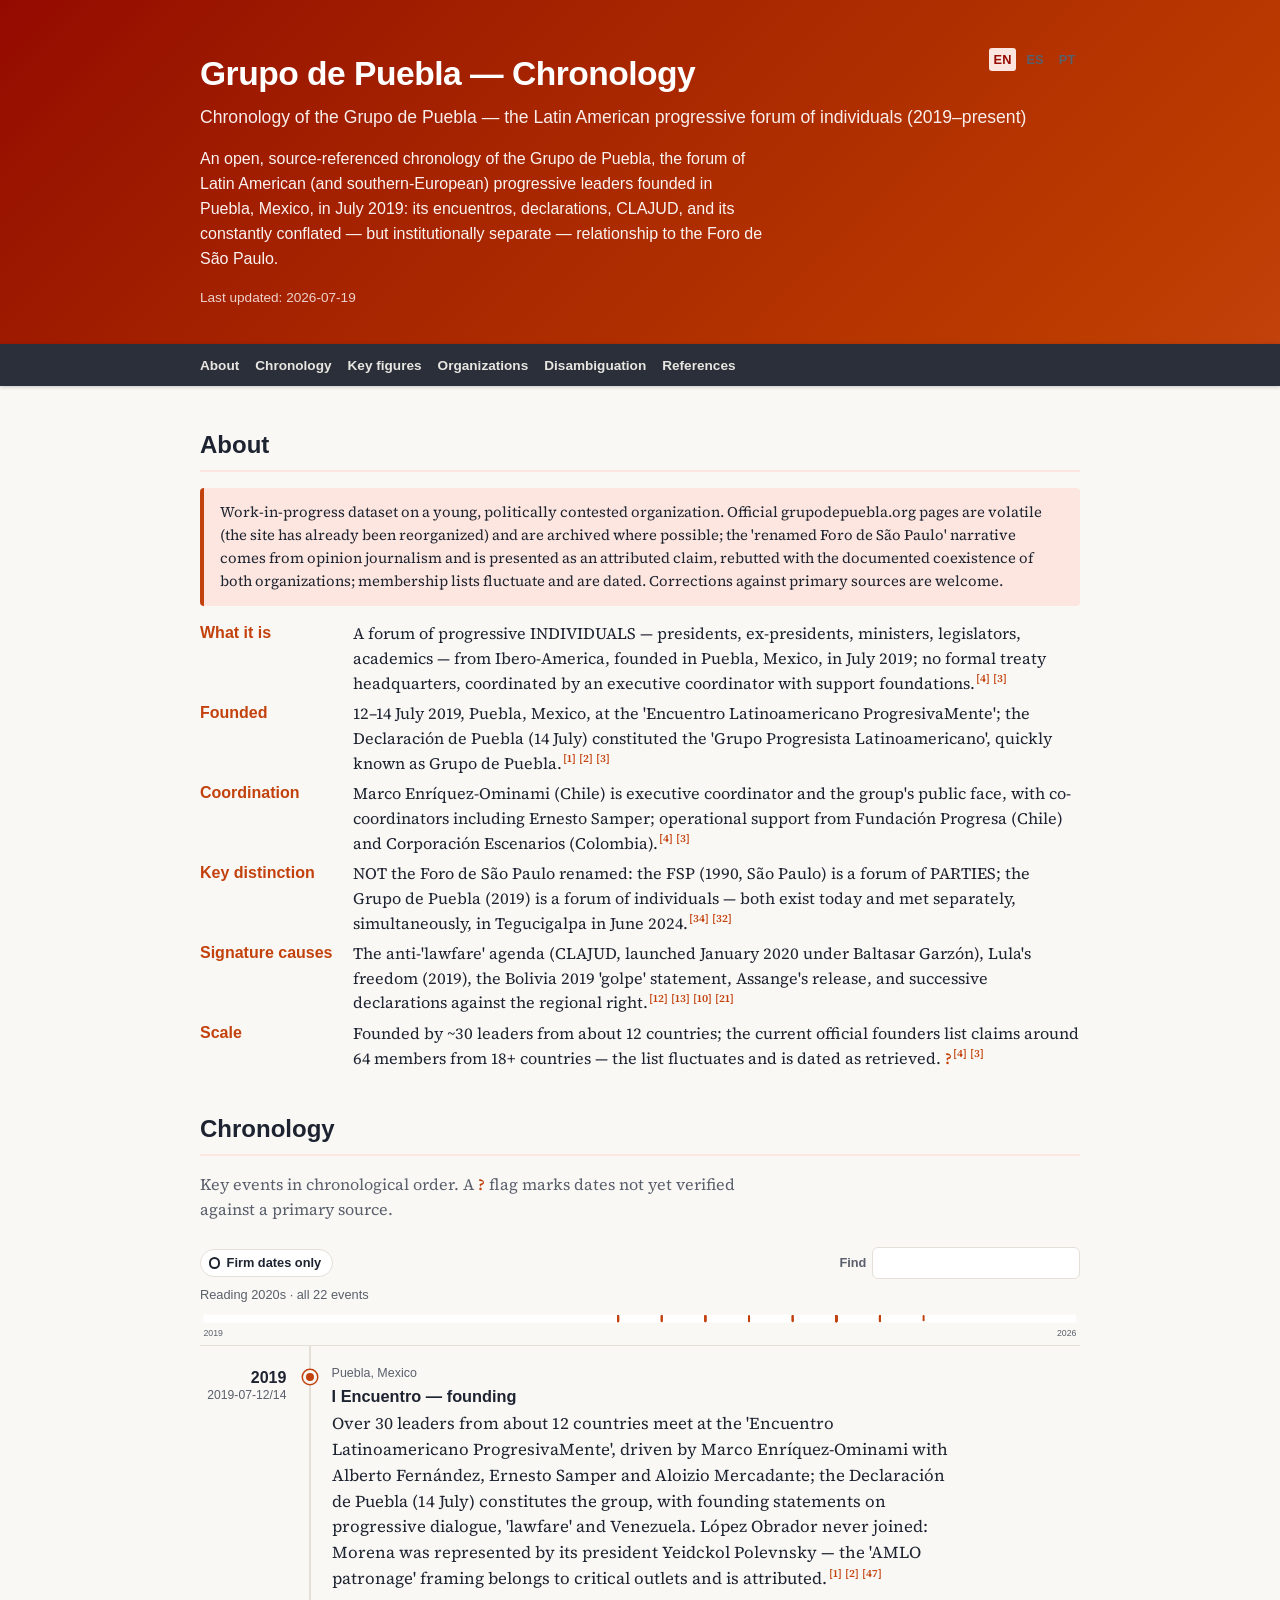
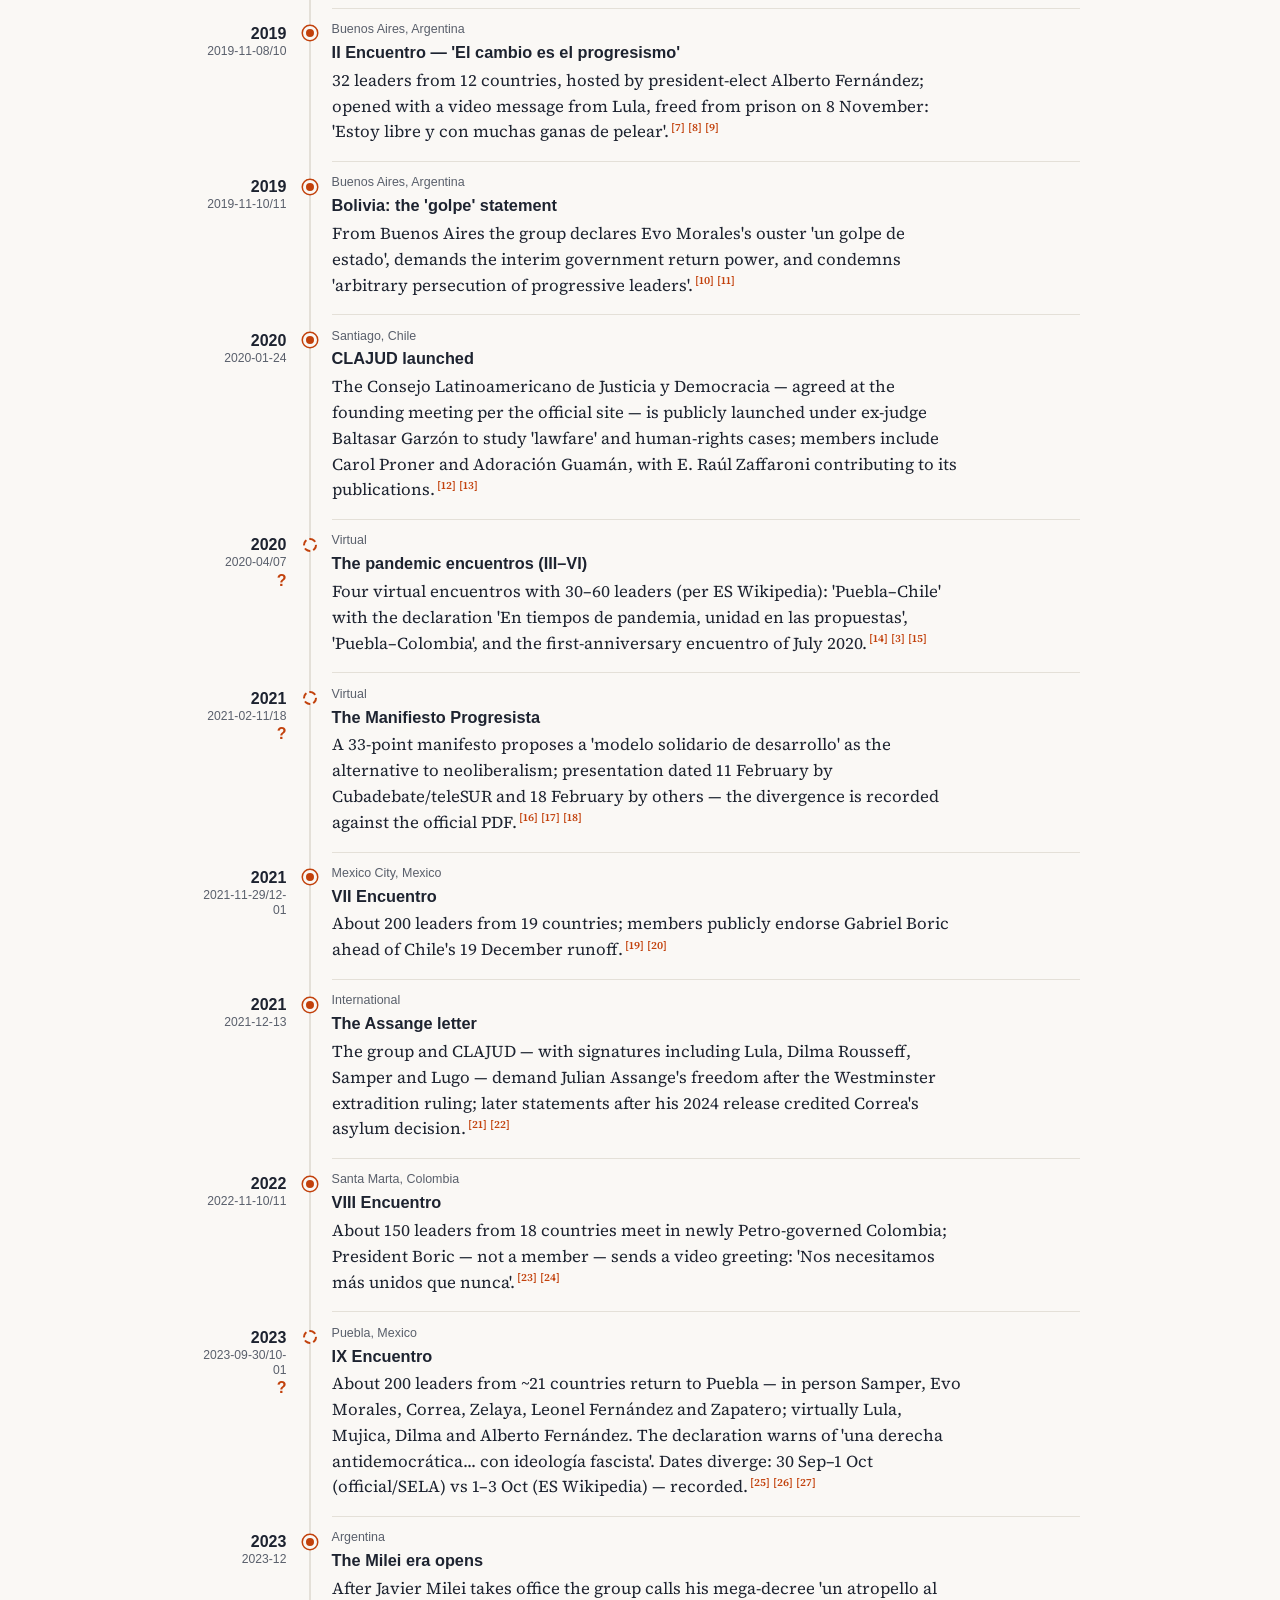
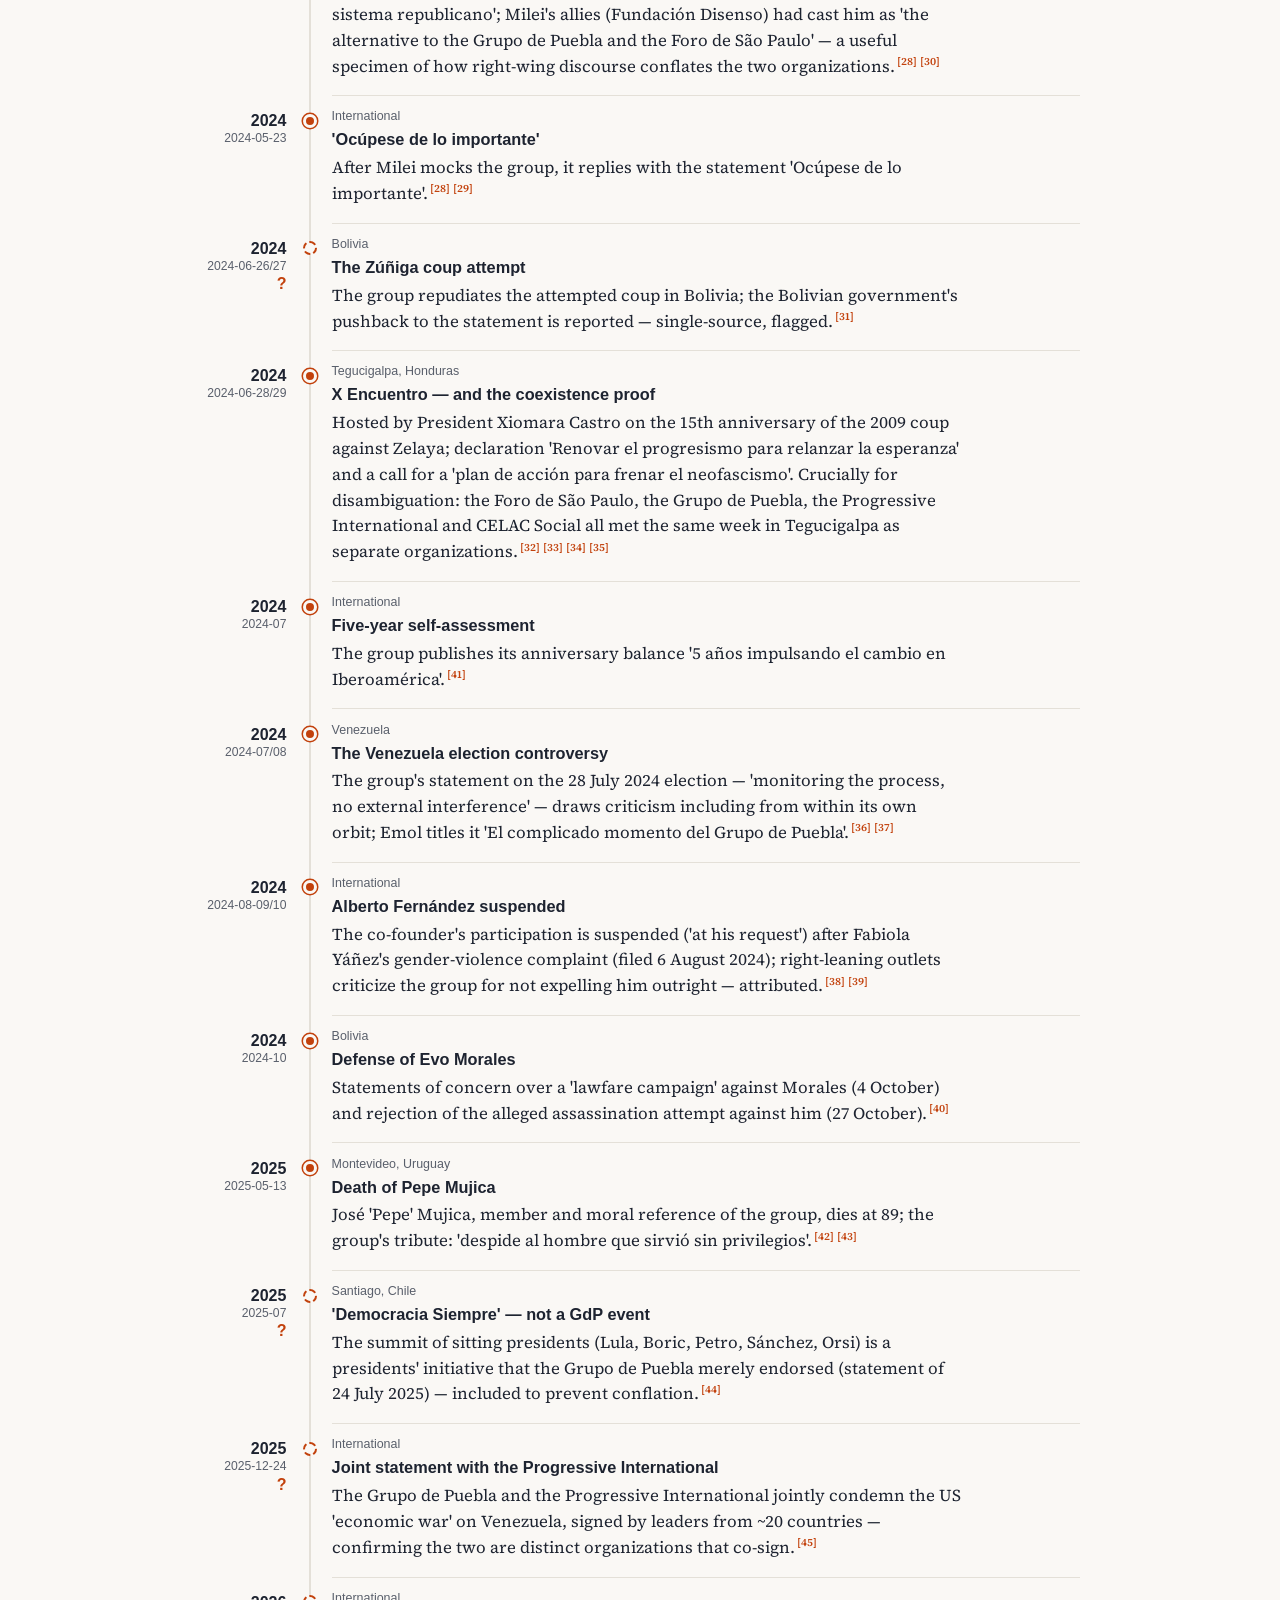
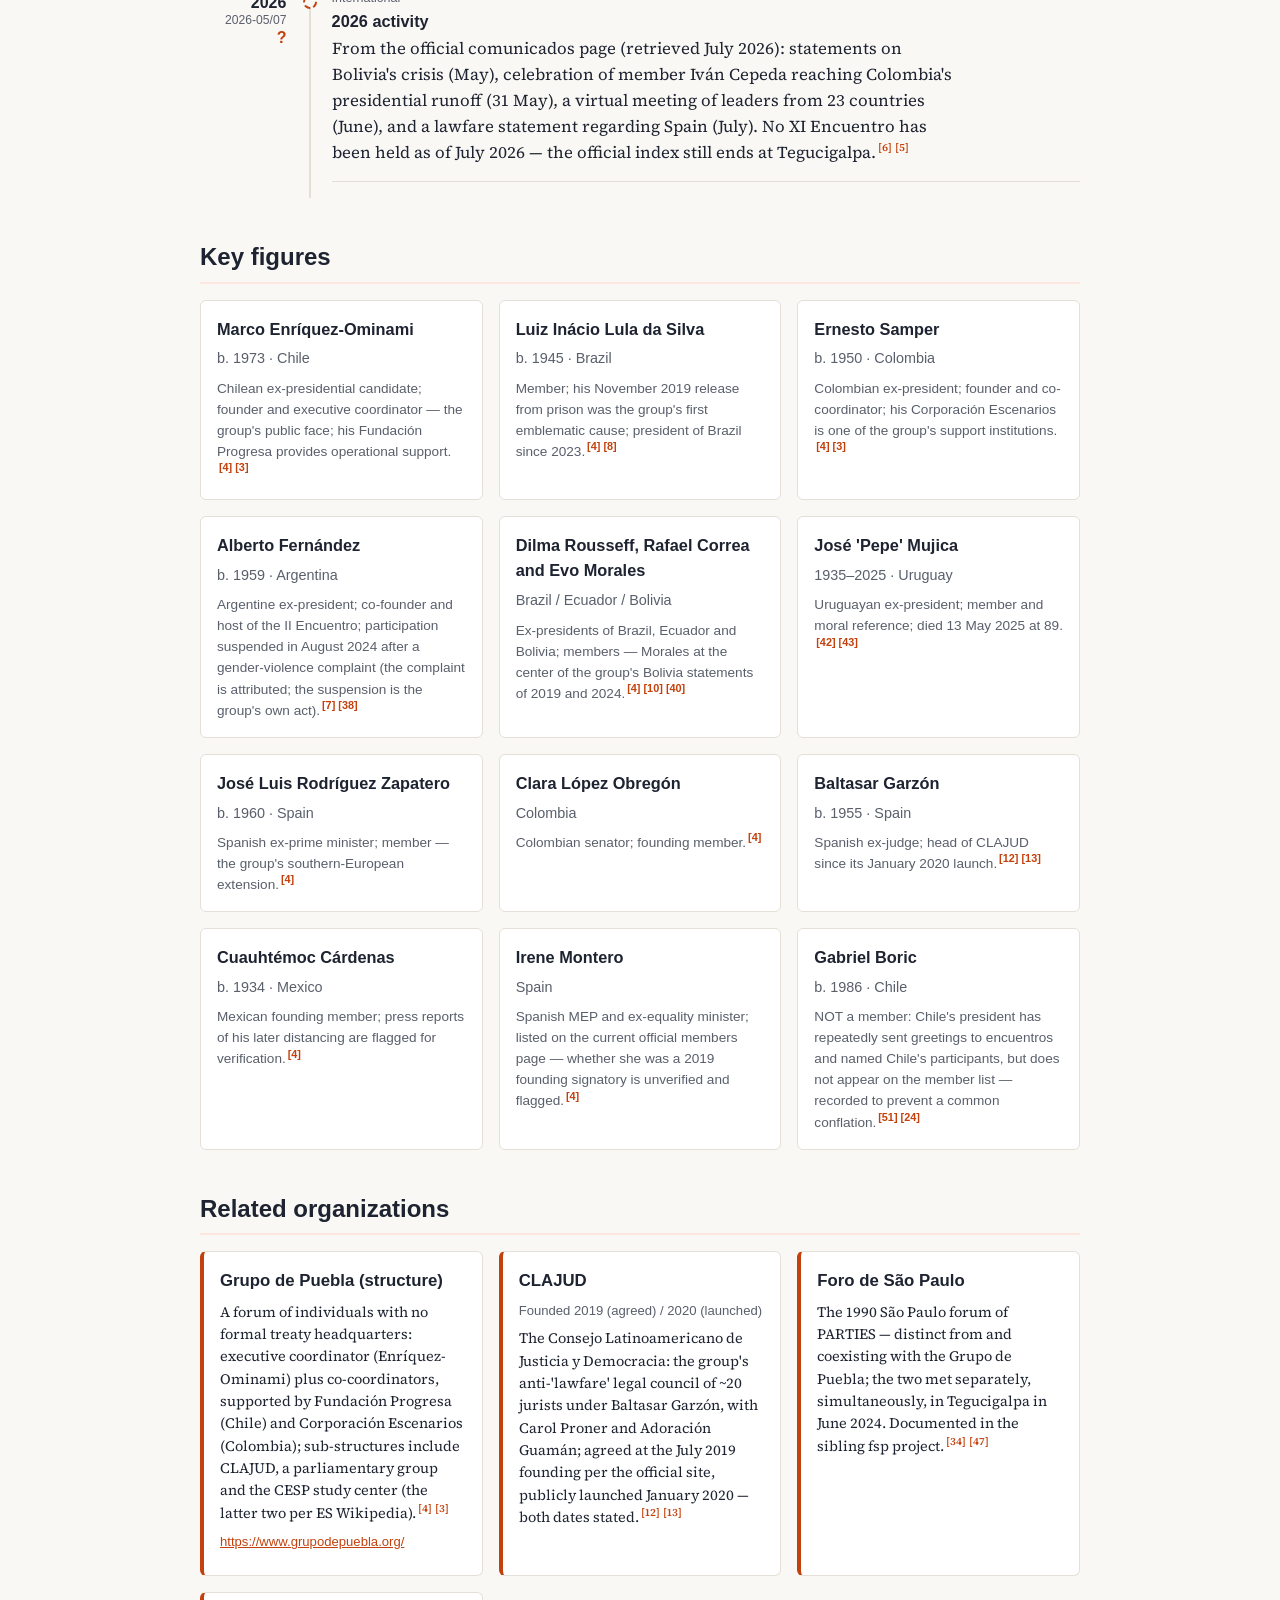
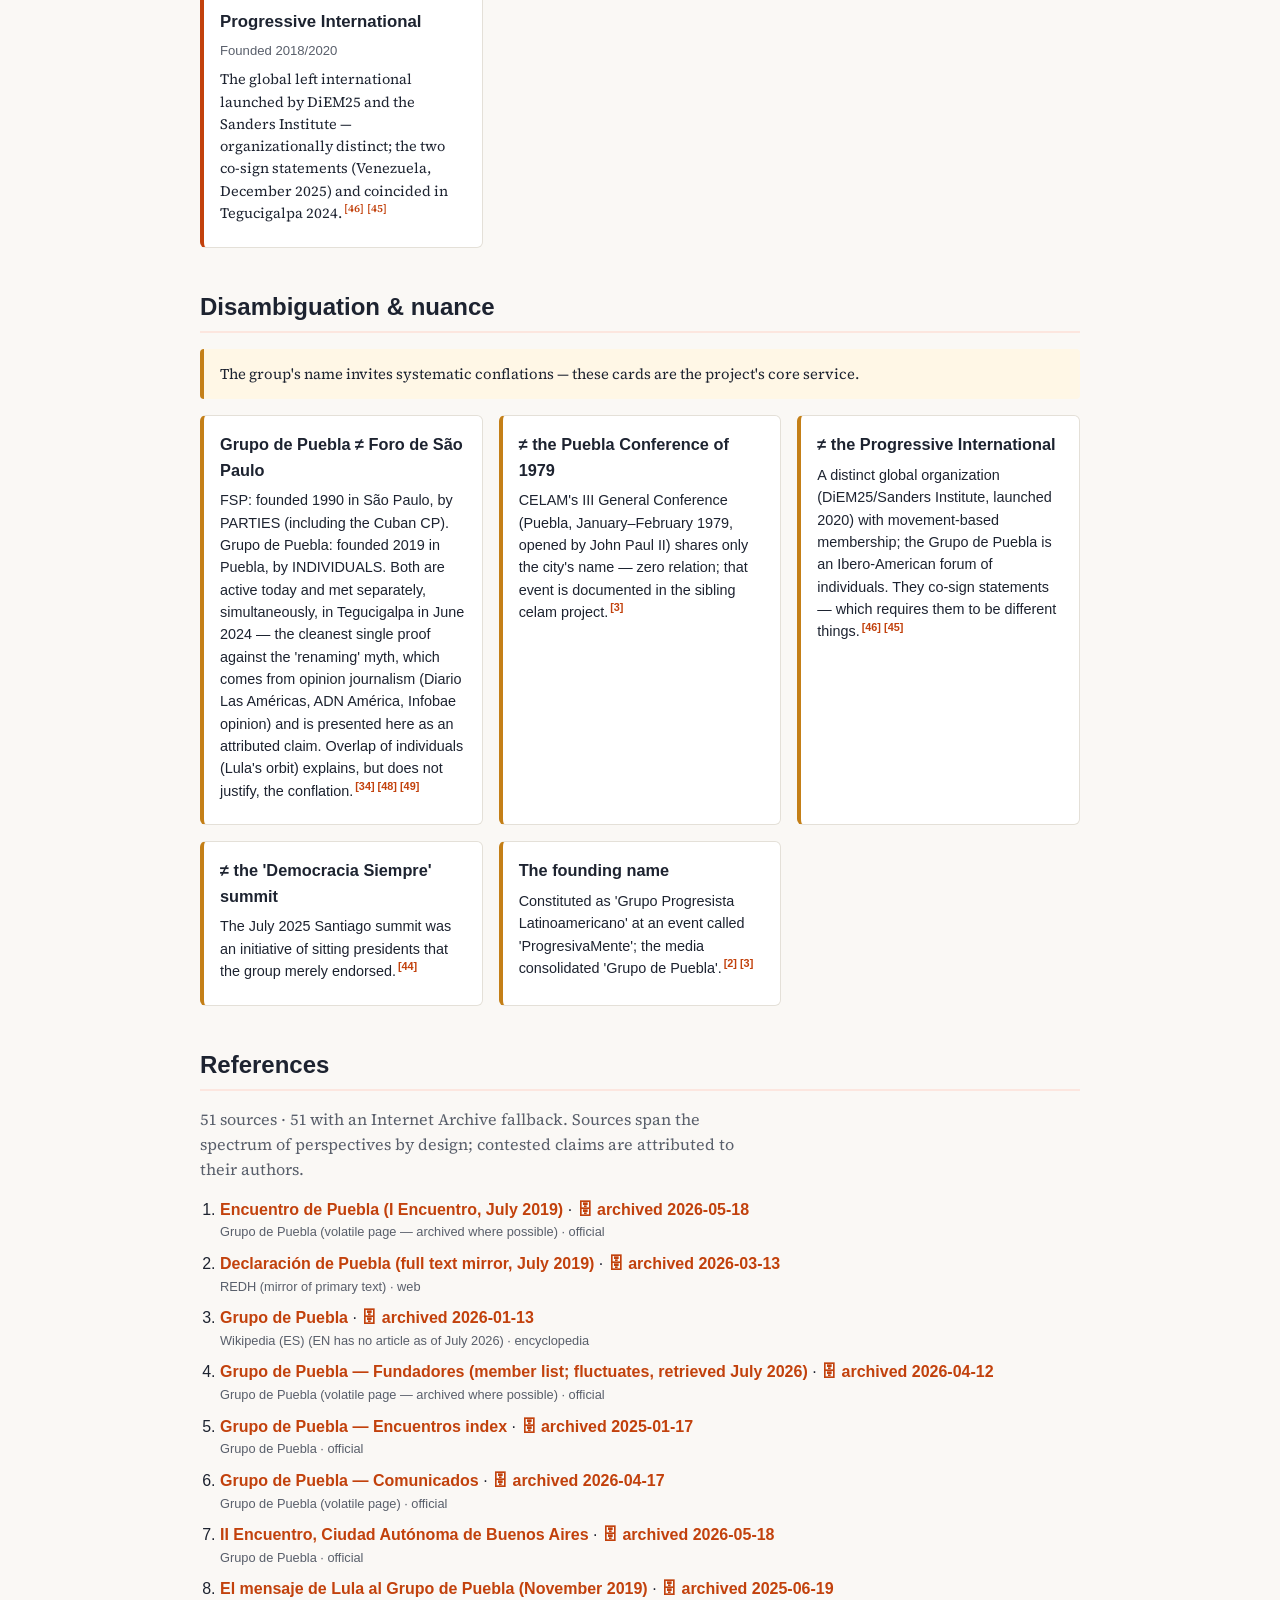
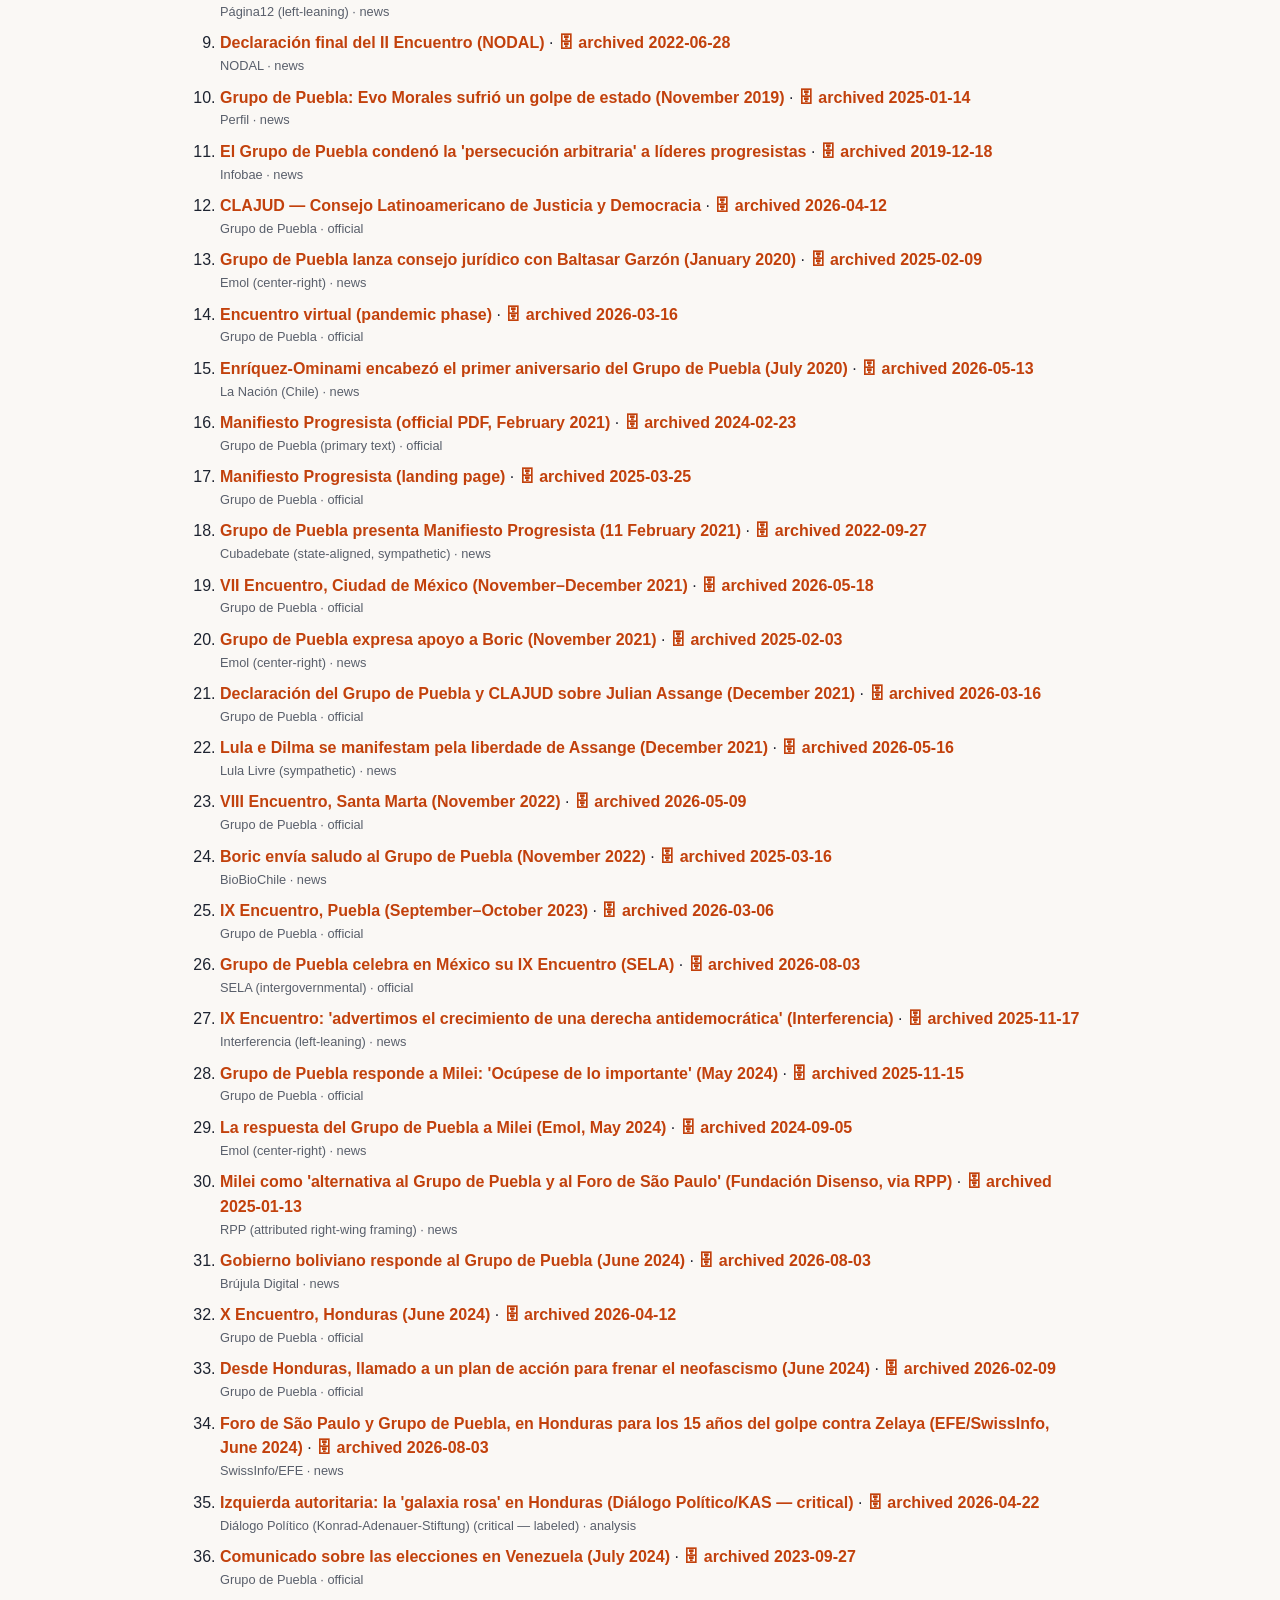
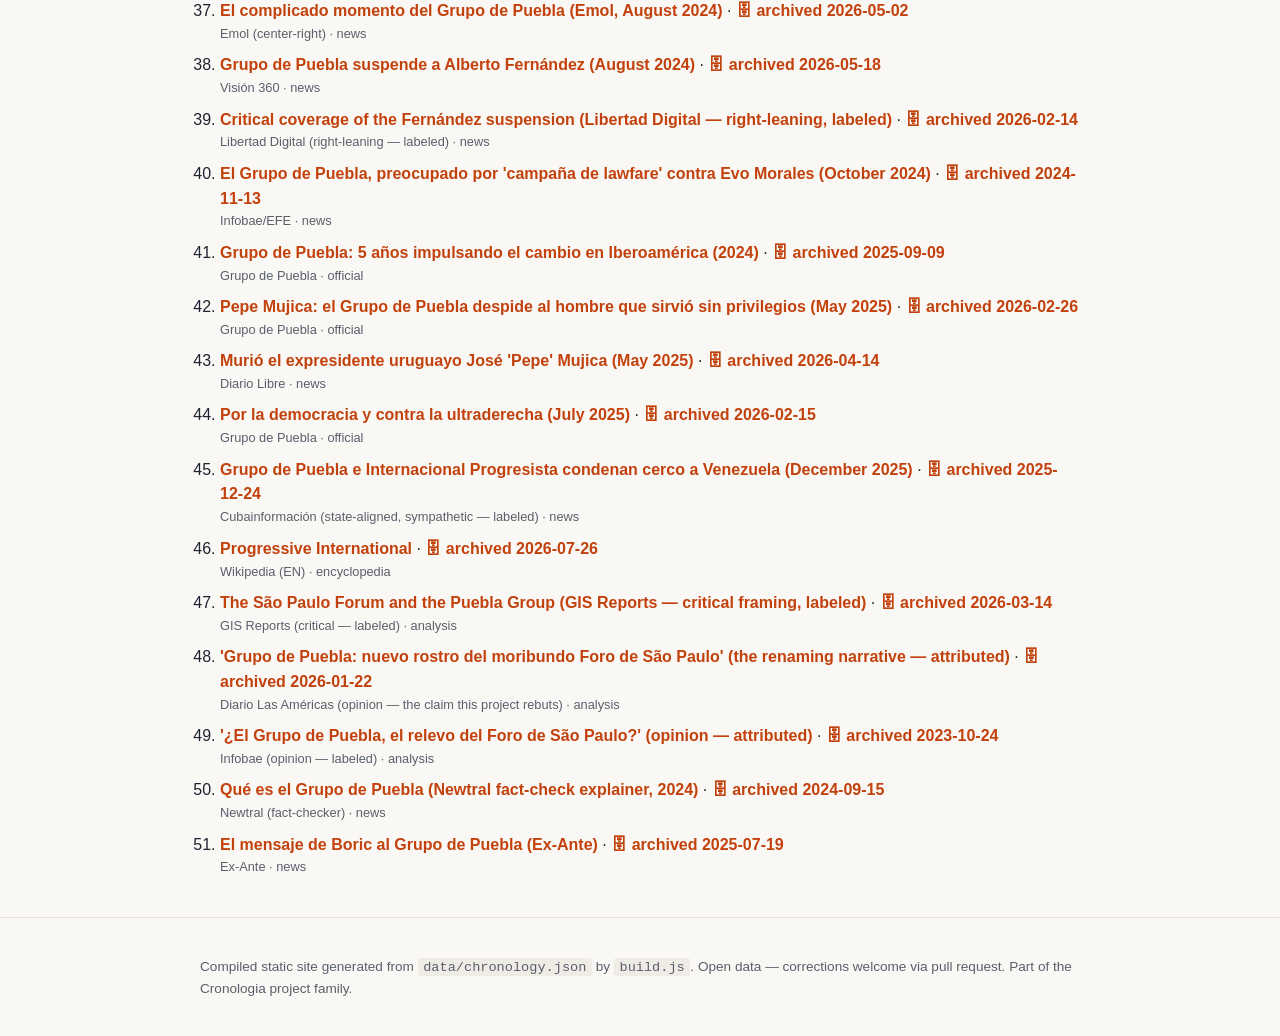
==== commit 54d804c9: "Adopt core#74/#118/#119/#120/#121/#123/#3: vocabulary, look, citations, disputed dates, shared tests" ====
--- a/docs/en/index.html
+++ b/docs/en/index.html
@@ -15,6 +15,7 @@
   </script>
   <link rel="stylesheet" href="../styles.css">
   <script src="../river.js" defer></script>
+  <script src="../cite.js" defer data-label="Reference" data-all="All references"></script>
   <link rel="canonical" href="https://cronologia.github.io/grupopuebla/en/">
   <link rel="alternate" hreflang="en" href="https://cronologia.github.io/grupopuebla/en/">
   <link rel="alternate" hreflang="es" href="https://cronologia.github.io/grupopuebla/es/">
--- a/docs/styles.css
+++ b/docs/styles.css
@@ -2,7 +2,7 @@
   --bg: #faf8f5;
   --surface: #ffffff;
   --ink: #1d2330;
-  --muted: #6b7280;
+  --muted: #595f6b;
   --accent: #c2410c;
   --accent-dark: #7e2a08;
   --accent-soft: #f8e4d9;
@@ -72,7 +72,7 @@
 .facts dd { margin: 0; }
 
 /* Chronology table */
-.table-scroll { overflow-x: auto; }
+.table-scroll { position: relative; overflow-x: auto; }
 table.meetings { width: 100%; border-collapse: collapse; font-size: .92rem; background: var(--surface); }
 table.meetings th, table.meetings td { text-align: left; padding: .55rem .65rem; border-bottom: 1px solid var(--line); vertical-align: top; }
 table.meetings thead th { background: #2a2f3a; color: #fff; position: sticky; top: 0; }
@@ -151,7 +151,7 @@
 /* Branch timeline ("subway diagram"; rendered only when the data declares
    `branchTimeline`). The SVG keeps its natural size inside a horizontal
    scroll container on small screens; print scales it to the page. */
-.viz-scroll { overflow-x: auto; -webkit-overflow-scrolling: touch; }
+.viz-scroll { position: relative; overflow-x: auto; -webkit-overflow-scrolling: touch; }
 figure.branch-timeline { margin: 1rem 0 0; }
 .branch-timeline-svg { display: block; }
 .branch-timeline-svg text { font-family: inherit; }
@@ -294,7 +294,7 @@
 .lang-switch { float: right; display: flex; gap: .35rem; align-items: center; font-size: .8rem; font-weight: 700; }
 .lang-switch a { color: var(--muted); text-decoration: none; padding: .1rem .3rem; border-radius: 3px; }
 .lang-switch a:hover { color: var(--accent); background: var(--accent-soft); }
-.lang-switch .lang-current { color: var(--accent); background: var(--accent-soft); padding: .1rem .3rem; border-radius: 3px; }
+.lang-switch .lang-current { color: var(--accent-dark); background: var(--accent-soft); padding: .1rem .3rem; border-radius: 3px; }
 
 /* Machine-translation disclaimer (non-English pages) */
 .i18n-disclaimer {
@@ -413,8 +413,8 @@
 /* Four steps of intensity — always alongside the printed number, never instead. */
 .sw-i1 { background: color-mix(in srgb, var(--accent) 12%, transparent); }
 .sw-i2 { background: color-mix(in srgb, var(--accent) 28%, transparent); }
-.sw-i3 { background: color-mix(in srgb, var(--accent) 46%, transparent); }
-.sw-i4 { background: color-mix(in srgb, var(--accent) 64%, transparent); }
+.sw-i3 { background: var(--accent); }
+.sw-i4 { background: var(--accent-dark); }
 .sw-i3 a, .sw-i4 a { color: #fff; }
 .sw-zero { background: transparent; }
 .sw-zero::after { content: '·'; color: var(--muted); }
@@ -454,9 +454,9 @@
 .rv-l0 { --c: var(--accent); }
 .rv-lanes .rv-l0 { --c: #4338a0; }
 .rv-l1 { --c: #13776d; }
-.rv-l2 { --c: #a8620f; }
+.rv-l2 { --c: #9d5c0e; }
 .rv-l3 { --c: #b0306a; }
-.rv-l4 { --c: #2f7fb5; }
+.rv-l4 { --c: #2a72a2; }
 .rv-l5 { --c: #5e7a1a; }
 .rv-l6 { --c: #8a5a44; }
 .rv-l7 { --c: #555f6d; }
@@ -528,3 +528,150 @@
   .rv-e[hidden] { display: grid; }
   .rv-card { animation: none; }
 }
+
+.rv-ribbon .rv-hl { font-size: 9.5px; font-weight: 700; fill: var(--ink); }
+.rv-ribbon .rv-hl-tick { stroke: var(--ink); stroke-width: 1; stroke-dasharray: 2 2; opacity: .55; }
+.rv-claims { margin: .55rem 0 0; font-size: .86rem; }
+.rv-claims-h { margin: 0 0 .3rem; font-size: .72rem; font-weight: 700; letter-spacing: .04em; text-transform: uppercase; color: var(--muted); }
+.rv-claims-h span { font-weight: 600; letter-spacing: 0; text-transform: none; margin-left: .3rem; }
+.rv-span { position: relative; height: 12px; margin: 0 .4rem .35rem; border-bottom: 1px solid var(--line); max-width: 22rem; }
+.rv-span i, .rv-span b { position: absolute; bottom: -1px; }
+.rv-span .rv-ct { width: 2px; height: 9px; margin-left: -1px; background: var(--accent); }
+.rv-span .rv-cr { height: 5px; min-width: 2px; background: color-mix(in srgb, var(--accent) 45%, transparent); border: 1px solid var(--accent); border-radius: 2px; }
+.rv-span b { width: 9px; height: 9px; margin-left: -4.5px; bottom: -5px; border-radius: 50%; background: var(--bg); border: 2px solid var(--accent); }
+.rv-claims ul { margin: 0; padding-left: 1.1rem; }
+.rv-claims li { margin: .1rem 0; }
+.rv-cyr { font-weight: 700; font-variant-numeric: tabular-nums; }
+
+/* ---------------------------------------------------------------------------
+   Citation previews (core#119): a click or tap on [n] shows the reference
+   beside the claim (src/cite.js). Colours come from the page tokens, so the
+   dark scheme needs nothing of its own. Never printed.
+   --------------------------------------------------------------------------- */
+.cite-pop {
+  position: fixed; inset: auto; margin: 0; max-width: min(26rem, calc(100vw - 16px));
+  padding: .7rem .85rem .6rem; background: var(--surface); color: var(--ink);
+  border: 1px solid var(--line); border-radius: 8px; font-size: .88rem; line-height: 1.45;
+  box-shadow: 0 8px 28px rgb(0 0 0 / .18);
+}
+.cite-pop-head { margin: 0 0 .3rem; font-size: .72rem; font-weight: 700; letter-spacing: .04em; text-transform: uppercase; color: var(--muted); }
+.cite-pop-body > a:first-child { font-weight: 600; }
+.cite-pop-body .ref-meta { margin-top: .15rem; }
+.cite-pop-foot { margin: .5rem 0 0; font-size: .8rem; }
+sup.cite a[aria-expanded] { text-decoration: underline; }
+@media print { .cite-pop { display: none !important; } }
+
+/* ---------------------------------------------------------------------------
+   Look and feel (core#118): a text face for the prose, and a palette derived
+   from one colour. Source Serif 4 (SIL OFL, src/fonts/OFL.txt) is self-hosted
+   - no font CDN, nothing that tracks readers - in two subsets: Latin (en, es,
+   pt) and Latin Extended, which a page downloads only if it uses one of its
+   characters. Navigation, labels, tables and figures stay in the system
+   face; only running prose takes the serif, with old-style figures.
+   Each site declares --accent; the dark shade and the soft tint derive from
+   it in OKLCH, calibrated against the 23 hand-tuned pairs (mean deltaE 0.02
+   and 0.009). A browser without relative colour syntax keeps the site's own
+   declared values.
+   --------------------------------------------------------------------------- */
+@font-face { font-family: 'Source Serif 4'; font-style: normal; font-weight: 400; font-display: swap;
+  src: url('fonts/source-serif-4-latin-400-normal.woff2') format('woff2'); unicode-range: U+0000-00FF,U+0131,U+0152-0153,U+02BB-02BC,U+02C6,U+02DA,U+02DC,U+0304,U+0308,U+0329,U+2000-206F,U+20AC,U+2122,U+2191,U+2193,U+2212,U+2215,U+FEFF,U+FFFD; }
+@font-face { font-family: 'Source Serif 4'; font-style: italic; font-weight: 400; font-display: swap;
+  src: url('fonts/source-serif-4-latin-400-italic.woff2') format('woff2'); unicode-range: U+0000-00FF,U+0131,U+0152-0153,U+02BB-02BC,U+02C6,U+02DA,U+02DC,U+0304,U+0308,U+0329,U+2000-206F,U+20AC,U+2122,U+2191,U+2193,U+2212,U+2215,U+FEFF,U+FFFD; }
+@font-face { font-family: 'Source Serif 4'; font-style: normal; font-weight: 600; font-display: swap;
+  src: url('fonts/source-serif-4-latin-600-normal.woff2') format('woff2'); unicode-range: U+0000-00FF,U+0131,U+0152-0153,U+02BB-02BC,U+02C6,U+02DA,U+02DC,U+0304,U+0308,U+0329,U+2000-206F,U+20AC,U+2122,U+2191,U+2193,U+2212,U+2215,U+FEFF,U+FFFD; }
+@font-face { font-family: 'Source Serif 4'; font-style: normal; font-weight: 400; font-display: swap;
+  src: url('fonts/source-serif-4-latin-ext-400-normal.woff2') format('woff2'); unicode-range: U+0100-02BA,U+02BD-02C5,U+02C7-02CC,U+02CE-02D7,U+02DD-02FF,U+0304,U+0308,U+0329,U+1D00-1DBF,U+1E00-1E9F,U+1EF2-1EFF,U+2020,U+20A0-20AB,U+20AD-20C0,U+2113,U+2C60-2C7F,U+A720-A7FF; }
+@font-face { font-family: 'Source Serif 4'; font-style: italic; font-weight: 400; font-display: swap;
+  src: url('fonts/source-serif-4-latin-ext-400-italic.woff2') format('woff2'); unicode-range: U+0100-02BA,U+02BD-02C5,U+02C7-02CC,U+02CE-02D7,U+02DD-02FF,U+0304,U+0308,U+0329,U+1D00-1DBF,U+1E00-1E9F,U+1EF2-1EFF,U+2020,U+20A0-20AB,U+20AD-20C0,U+2113,U+2C60-2C7F,U+A720-A7FF; }
+@font-face { font-family: 'Source Serif 4'; font-style: normal; font-weight: 600; font-display: swap;
+  src: url('fonts/source-serif-4-latin-ext-600-normal.woff2') format('woff2'); unicode-range: U+0100-02BA,U+02BD-02C5,U+02C7-02CC,U+02CE-02D7,U+02DD-02FF,U+0304,U+0308,U+0329,U+1D00-1DBF,U+1E00-1E9F,U+1EF2-1EFF,U+2020,U+20A0-20AB,U+20AD-20C0,U+2113,U+2C60-2C7F,U+A720-A7FF; }
+:root { --font-text: 'Source Serif 4', Georgia, 'Times New Roman', serif; }
+@supports (color: oklch(from red l c h)) {
+  :root {
+    --accent-dark: oklch(from var(--accent) calc(l * .76) c h);
+    --accent-soft: oklch(from var(--accent) .94 calc(c * .15) h);
+  }
+}
+.rv-text, .date-note, .section-intro, .rv-claims li, .notice, blockquote,
+#about p, #about li, #about dd,
+.cat-item p:not([class]), .related-card p:not([class]), .party-card p:not([class]) {
+  font-family: var(--font-text); font-variant-numeric: oldstyle-nums proportional-nums;
+}
+.rv-text { font-size: 1.04rem; line-height: 1.55; }
+
+/* ---------------------------------------------------------------------------
+   Print (core#3): the page on paper. On screen a reference is a link; on paper
+   it is only useful with its address, and with the archived copy's address
+   when the live one may be gone. Headings never end a page.
+   --------------------------------------------------------------------------- */
+@page { margin: 16mm 14mm; }
+@media print {
+  ol.references a[href^="http"]:not(.archive-link)::after,
+  ol.references a.archive-link::after {
+    content: " <" attr(href) ">"; font-size: .72rem; font-weight: 400; color: #444; word-break: break-all;
+  }
+  h2, h3 { break-after: avoid; page-break-after: avoid; }
+  .notice, ol.references li, .rv-claims { break-inside: avoid; page-break-inside: avoid; }
+  .rv-empty, .rv-status { display: none; }
+}
+
+/* ---------------------------------------------------------------------------
+   Dark mode (core#113): follows the reader's system setting; the light page
+   is untouched. A self-contained block, appended last, so it layers over any
+   site's copy of the stylesheet: it redefines the base tokens and restates
+   only the rules that hard-code a light colour. The site accent is a dark
+   hue, so wherever it is TEXT it is lifted to --accent-hi; where it is a fill
+   it stays the accent. Screen only: print keeps the light page.
+   --------------------------------------------------------------------------- */
+@media screen and (prefers-color-scheme: dark) {
+  :root {
+    color-scheme: dark;
+    --bg: #121418; --surface: #1a1d23; --ink: #e4e6ea; --muted: #9ba2ae; --line: #2d313a;
+    --accent-hi: color-mix(in srgb, var(--accent) 45%, #ffffff);
+    --accent-soft: color-mix(in srgb, var(--accent) 26%, #1a1d23);
+    --accent-dark: var(--accent-hi);
+    --card: var(--surface);
+  }
+  .site-header { background: linear-gradient(135deg, color-mix(in srgb, var(--accent) 45%, #000000), var(--accent)); }
+  .site-nav { background: #0d0f13; box-shadow: 0 1px 0 var(--line); }
+  a { color: var(--accent-hi); }
+  .site-nav a { color: #e8e6e1; }
+  .facts dt, .flag, .related-link a, sup.cite a, ol.references a, .archive-link:hover,
+  .lang-switch a:hover, .lang-switch .lang-current, .party-link a { color: var(--accent-hi); }
+  .glossary-link { color: var(--accent-hi); border-bottom-color: var(--accent-hi); }
+  .notice-attribution { background: #2a2416; }
+  .i18n-disclaimer { background: #2a2416; border-bottom-color: #4a3d1f; color: #e3cf8f; }
+  table.meetings thead th { background: #0d0f13; }
+  table.meetings tbody tr:nth-child(even) { background: #16191e; }
+  .site-footer code { background: #262a31; }
+  .lineage-branch.lineage-separate { background: #211d14; }
+  .lineage-separate .tree-status { color: #e7c58a; background: #3a2f18; }
+  .tree-edge-label { background: #23262d; }
+  .nc-track { background: #262a31; }
+  .latam-bg { fill: #2a2e36; stroke: #121418; }
+  .latam-c { fill: #353a44; stroke: #121418; }
+  .latam-c.map-t1, .atlas-swatch.map-t1 { fill: color-mix(in srgb, var(--accent) 70%, #2a2e36); background: color-mix(in srgb, var(--accent) 70%, #2a2e36); }
+  .latam-c.map-t2, .atlas-swatch.map-t2 { fill: color-mix(in srgb, var(--accent) 45%, #2a2e36); background: color-mix(in srgb, var(--accent) 45%, #2a2e36); }
+  .latam-c.map-t3, .atlas-swatch.map-t3 { fill: color-mix(in srgb, var(--accent) 25%, #2a2e36); background: color-mix(in srgb, var(--accent) 25%, #2a2e36); }
+  .atlas-swatch { background: #353a44; }
+  .sw-has-unverified { background-image: repeating-linear-gradient(45deg, rgba(18,20,24,.55) 0 3px, transparent 3px 6px); }
+  .al-tab[aria-selected="true"] { color: #121418; }
+  .al-favourable .al-node-status, .al-favourable .al-status { color: #7fd1a0; }
+  .al-negative .al-node-status, .al-negative .al-status { color: #f0a0ab; }
+  .al-inconclusive .al-node-status, .al-inconclusive .al-status,
+  .al-reported-undocumented .al-node-status, .al-reported-undocumented .al-status { color: #e3c77a; }
+  .al-pending .al-node-status, .al-pending .al-status { color: #8cc8e6; }
+  .al-adjacent .al-node-status, .al-adjacent .al-status { color: #c3a9e8; }
+  .rv-l0 { --c: var(--accent-hi); }
+  .rv-lanes .rv-l0 { --c: #9d93ff; }
+  /* The light scheme's solid heat steps would sink into the dark page; the
+     translucent steps keep the scale reading dark-to-bright. */
+  .sw-i3 { background: color-mix(in srgb, var(--accent) 46%, transparent); }
+  .sw-i4 { background: color-mix(in srgb, var(--accent) 64%, transparent); }
+  .rv-span .rv-ct { background: var(--accent-hi); }
+  .rv-span .rv-cr { border-color: var(--accent-hi); background: color-mix(in srgb, var(--accent-hi) 35%, transparent); }
+  .rv-span b { border-color: var(--accent-hi); }
+  .rv-l1 { --c: #4fc4b5; } .rv-l2 { --c: #e3a24f; } .rv-l3 { --c: #f07aa8; }
+  .rv-l4 { --c: #6fb4e8; } .rv-l5 { --c: #a8c25a; } .rv-l6 { --c: #d49a7e; } .rv-l7 { --c: #a3adbb; }
+  .rv-win { fill: var(--accent-hi); stroke: var(--accent-hi); }
+}
